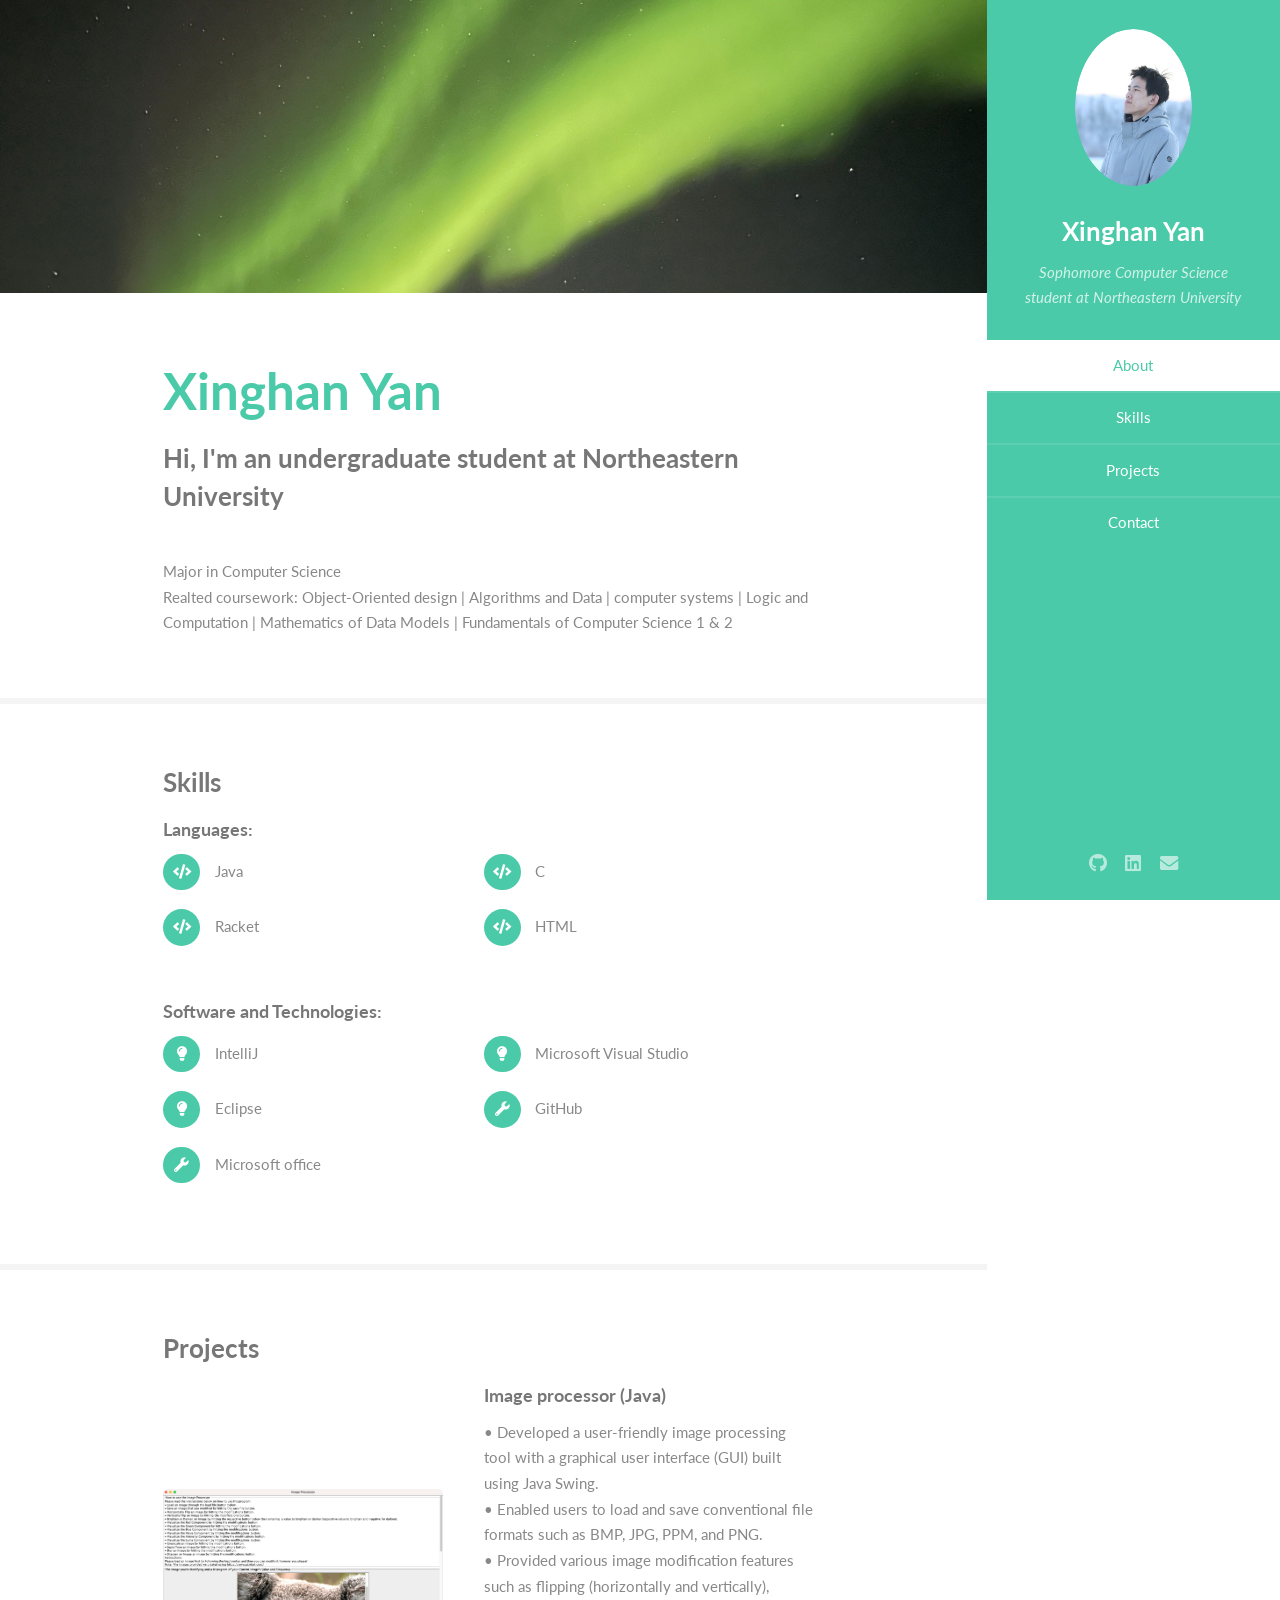
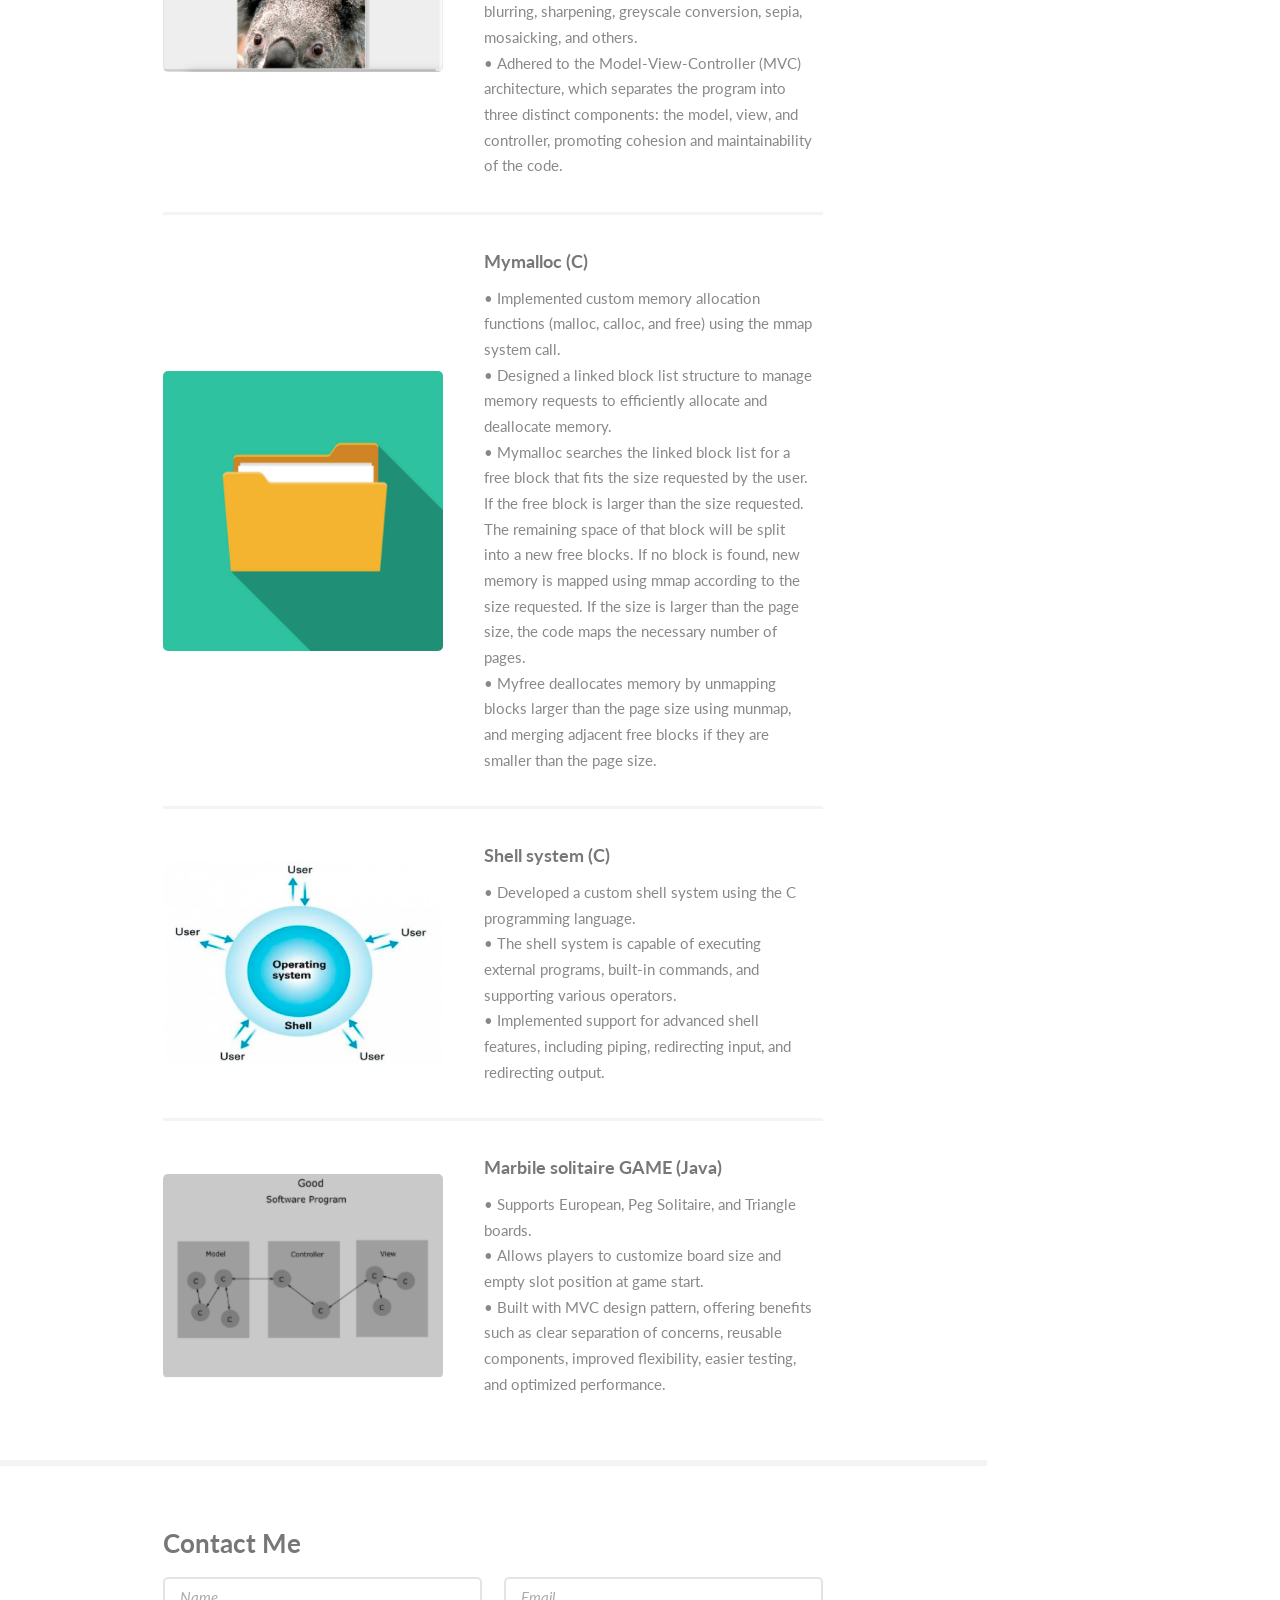
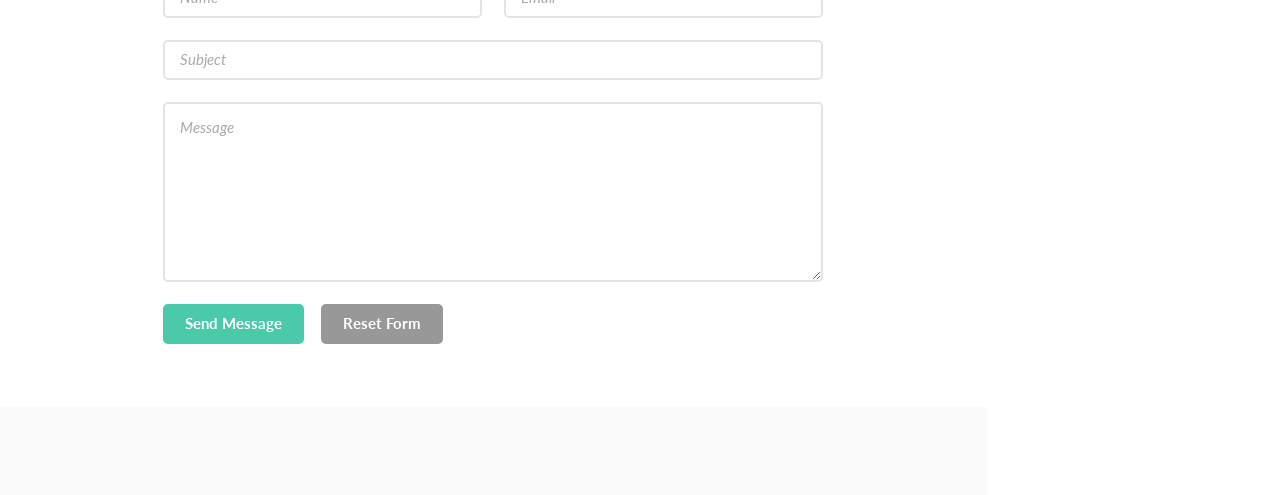
==== index.html @ e2755a38 "Add files via upload" ====
<!DOCTYPE HTML>
<!--
	Read Only by HTML5 UP
	html5up.net | @ajlkn
	Free for personal and commercial use under the CCA 3.0 license (html5up.net/license)
-->
<html>
	<head>
		<title>Xinghan Yan</title>
		<meta charset="utf-8" />
		<meta name="viewport" content="width=device-width, initial-scale=1, user-scalable=no" />
		<link rel="stylesheet" href="assets/css/main.css" />
	</head>
	<body class="is-preload">

		<!-- Header -->
			<section id="header">
				<header>
					<span class="image avatar"><img src="images/yxh1.jpg" alt="" /></span>
					<h1 id="logo"><a href="https://github.com/killua-y">Xinghan Yan</a></h1>
					<p>Sophomore Computer Science student at Northeastern University</p>
				</header>
				<nav id="nav">
					<ul>
						<li><a href="#one" class="active">About</a></li>
						<li><a href="#two">Skills</a></li>
						<li><a href="#three">Projects</a></li>
						<li><a href="#four">Contact</a></li>
					</ul>
				</nav>
				<footer>
					<ul class="icons">
						<li><a href="https://github.com/killua-y" class="icon brands fa-github"><span class="label">Github</span></a></li>
						<li><a href="https://linkedin.com/in/xinghan-yan" class="icon brands fa-linkedin"><span class="label">Github</span></a></li>
						<li><a href="mailto:yan.xingh@northeastern.edu" class="icon solid fa-envelope"><span class="label">Email</span></a></li>
					</ul>
				</footer>
			</section>

		<!-- Wrapper -->
			<div id="wrapper">

				<!-- Main -->
					<div id="main">

						<!-- One -->
							<section id="one">
								<div class="image main" data-position="center">
									<img src="images/back.jpg" alt="" />
								</div>
								<div class="container">
									<header class="major">
										<h2>Xinghan Yan</h2>
										<p>Hi, I'm an undergraduate student at Northeastern University</p>
									</header>
									<p>Major in Computer Science<br>
									Realted coursework: Object-Oriented design | Algorithms and Data | computer systems | Logic and Computation | Mathematics of Data Models | Fundamentals of Computer Science 1 & 2 </p>
								</div>
							</section>

						<!-- Two -->
							<section id="two">
								<div class="container">
									<h3>Skills</h3>
									<h4>Languages:</h4>
									<ul class="feature-icons">
										<li class="icon solid fa-code">Java</li>
										<li class="icon solid fa-code">C</li>
										<li class="icon solid fa-code">Racket</li>
										<li class="icon solid fa-code">HTML</li>
									</ul>
									<h4>Software and Technologies:</h4>
									<ul class="feature-icons">
										<li class="icon solid fa-lightbulb">IntelliJ</li>
										<li class="icon solid fa-lightbulb">Microsoft Visual Studio</li>
										<li class="icon solid fa-lightbulb">Eclipse</li>
										<li class="icon solid fa-wrench">GitHub</li>
										<li class="icon solid fa-wrench">Microsoft office</li>
									</ul>
								</div>
							</section>

						<!-- Three -->
							<section id="three">
								<div class="container">
									<h3>Projects</h3>
									<div class="features">
										<article>
											<a href="https://github.com/killua-y/Image-processor" class="image"><img src="images/imageProcessor.png" alt="" /></a>
											<div class="inner">
												<h4>Image processor (Java)</h4>
												<p>&bull; Developed a user-friendly image processing tool with a graphical user interface (GUI) built using Java Swing.<br />
													&bull; Enabled users to load and save conventional file formats such as BMP, JPG, PPM, and PNG.<br />
													&bull; Provided various image modification features such as flipping (horizontally and vertically), blurring, sharpening, greyscale conversion, sepia, mosaicking, and others.<br />
													&bull; Adhered to the Model-View-Controller (MVC) architecture, which separates the program into three distinct components: the model, view, and controller, promoting cohesion and maintainability of the code.</p>
												</div>
										</article>
										<article>
											<a href="https://github.com/killua-y/mymalloc" class="image"><img src="images/file.jpg" alt="" /></a>
											<div class="inner">
												<h4>Mymalloc (C)</h4>
												<p>&bull; Implemented custom memory allocation functions (malloc, calloc, and free) using the mmap system call.<br />
													&bull; Designed a linked block list structure to manage memory requests to efficiently allocate and deallocate memory.<br />
													&bull; Mymalloc searches the linked block list for a free block that fits the size requested by the user. If the free block is larger than the size requested. The remaining space of that block will be split into a new free blocks. If no block is found, new memory is mapped using mmap according to the size requested. If the size is larger than the page size, the code maps the necessary number of pages.<br />
													&bull;  Myfree deallocates memory by unmapping blocks larger than the page size using munmap, and merging adjacent free blocks if they are smaller than the page size.</p>
												</div>
										</article>
										<article>
											<a href="https://github.com/killua-y/shell-system" class="image"><img src="images/shell.jpg" alt="" /></a>
											<div class="inner">
												<h4>Shell system (C)</h4>
												<p>&bull; Developed a custom shell system using the C programming language.<br />
												&bull; The shell system is capable of executing external programs, built-in commands, and supporting various operators.<br />
												&bull; Implemented support for advanced shell features, including piping, redirecting input, and redirecting output.</p>
											</div>
										</article>
										<article>
											<a href="https://github.com/killua-y/Marbile-Solitaire" class="image"><img src="images/mvc.png" alt="" /></a>
											<div class="inner">
												<h4>Marbile solitaire GAME (Java)</h4>
												<p>&bull; Supports European, Peg Solitaire, and Triangle boards.<br />
												&bull; Allows players to customize board size and empty slot position at game start.<br />
												&bull; Built with MVC design pattern, offering benefits such as clear separation of concerns, reusable components, improved flexibility, easier testing, and optimized performance.</p>
											</div>
										</article>
									</div>
								</div>
							</section>

						<!-- Four -->
							<section id="four">
								<div class="container">
									<h3>Contact Me</h3>
									<form 
									method="post" 
									action="https://formspree.io/f/mjvdgpbp">
										<div class="row gtr-uniform">
											<div class="col-6 col-12-xsmall"><input type="text" name="name" id="name" placeholder="Name" /></div>
											<div class="col-6 col-12-xsmall"><input type="email" name="email" id="email" placeholder="Email" /></div>
											<div class="col-12"><input type="text" name="subject" id="subject" placeholder="Subject" /></div>
											<div class="col-12"><textarea name="message" id="message" placeholder="Message" rows="6"></textarea></div>
											<div class="col-12">
												<ul class="actions">
													<li><input type="submit" class="primary" value="Send Message" /></li>
													<li><input type="reset" value="Reset Form" /></li>
												</ul>
											</div>
										</div>
									</form>
								</div>
							</section>
					</div>

				<!-- Footer -->
					<section id="footer">
						<div class="container">
						</div>
					</section>

			</div>

		<!-- Scripts -->
			<script src="assets/js/jquery.min.js"></script>
			<script src="assets/js/jquery.scrollex.min.js"></script>
			<script src="assets/js/jquery.scrolly.min.js"></script>
			<script src="assets/js/browser.min.js"></script>
			<script src="assets/js/breakpoints.min.js"></script>
			<script src="assets/js/util.js"></script>
			<script src="assets/js/main.js"></script>

	</body>
</html>
---- assets/css/main.css ----
@import url("fontawesome-all.min.css");
@import url("https://fonts.googleapis.com/css?family=Lato:400,400italic,700,700italic|Source+Code+Pro:400");

/*
	Read Only by HTML5 UP
	html5up.net | @ajlkn
	Free for personal and commercial use under the CCA 3.0 license (html5up.net/license)
*/

html, body, div, span, applet, object,
iframe, h1, h2, h3, h4, h5, h6, p, blockquote,
pre, a, abbr, acronym, address, big, cite,
code, del, dfn, em, img, ins, kbd, q, s, samp,
small, strike, strong, sub, sup, tt, var, b,
u, i, center, dl, dt, dd, ol, ul, li, fieldset,
form, label, legend, table, caption, tbody,
tfoot, thead, tr, th, td, article, aside,
canvas, details, embed, figure, figcaption,
footer, header, hgroup, menu, nav, output, ruby,
section, summary, time, mark, audio, video {
	margin: 0;
	padding: 0;
	border: 0;
	font-size: 100%;
	font: inherit;
	vertical-align: baseline;}

article, aside, details, figcaption, figure,
footer, header, hgroup, menu, nav, section {
	display: block;}

body {
	line-height: 1;
}

ol, ul {
	list-style: none;
}

blockquote, q {
	quotes: none;
}

	blockquote:before, blockquote:after, q:before, q:after {
		content: '';
		content: none;
	}

table {
	border-collapse: collapse;
	border-spacing: 0;
}

body {
	-webkit-text-size-adjust: none;
}

mark {
	background-color: transparent;
	color: inherit;
}

input::-moz-focus-inner {
	border: 0;
	padding: 0;
}

input, select, textarea {
	-moz-appearance: none;
	-webkit-appearance: none;
	-ms-appearance: none;
	appearance: none;
}

/* Basic */

	html {
		box-sizing: border-box;
	}

	*, *:before, *:after {
		box-sizing: inherit;
	}

	body {
		background: #fff;
	}

		body.is-preload *, body.is-preload *:before, body.is-preload *:after {
			-moz-animation: none !important;
			-webkit-animation: none !important;
			-ms-animation: none !important;
			animation: none !important;
			-moz-transition: none !important;
			-webkit-transition: none !important;
			-ms-transition: none !important;
			transition: none !important;
		}

	body, input, select, textarea {
		color: #888;
		font-family: "Lato", sans-serif;
		font-size: 16pt;
		font-weight: 400;
		line-height: 1.75em;
	}

	a {
		-moz-transition: color 0.2s ease-in-out, border-color 0.2s ease-in-out;
		-webkit-transition: color 0.2s ease-in-out, border-color 0.2s ease-in-out;
		-ms-transition: color 0.2s ease-in-out, border-color 0.2s ease-in-out;
		transition: color 0.2s ease-in-out, border-color 0.2s ease-in-out;
		border-bottom: solid 1px #e4e4e4;
		color: inherit;
		text-decoration: none;
	}

		a:hover {
			border-bottom-color: transparent;
			color: #4acaa8 !important;
		}

	strong, b {
		color: #777;
		font-weight: 700;
	}

	em, i {
		font-style: italic;
	}

	p {
		margin: 0 0 2.25em 0;
	}

	h1, h2, h3, h4, h5, h6 {
		color: #777;
		font-weight: 700;
		line-height: 1em;
		margin: 0 0 0.5625em 0;
	}

		h1 a, h2 a, h3 a, h4 a, h5 a, h6 a {
			border: 0;
			color: inherit;
			text-decoration: none;
		}

	h2 {
		font-size: 2em;
		line-height: 1.5em;
	}

	h3 {
		font-size: 1.75em;
		line-height: 1.5em;
	}

	h4 {
		font-size: 1.25em;
		line-height: 1.5em;
	}

	h5 {
		font-size: 0.9em;
		line-height: 1.5em;
	}

	h6 {
		font-size: 0.7em;
		line-height: 1.5em;
	}

	sub {
		font-size: 0.8em;
		position: relative;
		top: 0.5em;
	}

	sup {
		font-size: 0.8em;
		position: relative;
		top: -0.5em;
	}

	hr {
		border: 0;
		border-bottom: solid 2px #f4f4f4;
		margin: 2.25em 0;
	}

		hr.major {
			margin: 3.375em 0;
		}

	blockquote {
		border-left: solid 8px #e4e4e4;
		font-style: italic;
		margin: 0 0 2.25em 0;
		padding: 0.5em 0 0.5em 2em;
	}

	code {
		background: #555;
		border-radius: 5px;
		color: #fff;
		font-family: "Source Code Pro", monospace;
		font-size: 0.9em;
		margin: 0 0.25em;
		padding: 0.25em 0.65em;
	}

	pre {
		font-family: "Source Code Pro", monospace;
		font-size: 0.9em;
		margin: 0 0 2.25em 0;
	}

		pre code {
			-webkit-overflow-scrolling: touch;
			display: block;
			line-height: 1.5em;
			overflow-x: auto;
			padding: 1em 1.5em;
		}

	.align-left {
		text-align: left;
	}

	.align-center {
		text-align: center;
	}

	.align-right {
		text-align: right;
	}

/* Row */

	.row {
		display: flex;
		flex-wrap: wrap;
		box-sizing: border-box;
		align-items: stretch;
	}

		.row > * {
			box-sizing: border-box;
		}

		.row.gtr-uniform > * > :last-child {
			margin-bottom: 0;
		}

		.row.aln-left {
			justify-content: flex-start;
		}

		.row.aln-center {
			justify-content: center;
		}

		.row.aln-right {
			justify-content: flex-end;
		}

		.row.aln-top {
			align-items: flex-start;
		}

		.row.aln-middle {
			align-items: center;
		}

		.row.aln-bottom {
			align-items: flex-end;
		}

		.row > .imp {
			order: -1;
		}

		.row > .col-1 {
			width: 8.33333%;
		}

		.row > .off-1 {
			margin-left: 8.33333%;
		}

		.row > .col-2 {
			width: 16.66667%;
		}

		.row > .off-2 {
			margin-left: 16.66667%;
		}

		.row > .col-3 {
			width: 25%;
		}

		.row > .off-3 {
			margin-left: 25%;
		}

		.row > .col-4 {
			width: 33.33333%;
		}

		.row > .off-4 {
			margin-left: 33.33333%;
		}

		.row > .col-5 {
			width: 41.66667%;
		}

		.row > .off-5 {
			margin-left: 41.66667%;
		}

		.row > .col-6 {
			width: 50%;
		}

		.row > .off-6 {
			margin-left: 50%;
		}

		.row > .col-7 {
			width: 58.33333%;
		}

		.row > .off-7 {
			margin-left: 58.33333%;
		}

		.row > .col-8 {
			width: 66.66667%;
		}

		.row > .off-8 {
			margin-left: 66.66667%;
		}

		.row > .col-9 {
			width: 75%;
		}

		.row > .off-9 {
			margin-left: 75%;
		}

		.row > .col-10 {
			width: 83.33333%;
		}

		.row > .off-10 {
			margin-left: 83.33333%;
		}

		.row > .col-11 {
			width: 91.66667%;
		}

		.row > .off-11 {
			margin-left: 91.66667%;
		}

		.row > .col-12 {
			width: 100%;
		}

		.row > .off-12 {
			margin-left: 100%;
		}

		.row.gtr-0 {
			margin-top: 0;
			margin-left: 0em;
		}

			.row.gtr-0 > * {
				padding: 0 0 0 0em;
			}

			.row.gtr-0.gtr-uniform {
				margin-top: 0em;
			}

				.row.gtr-0.gtr-uniform > * {
					padding-top: 0em;
				}

		.row.gtr-25 {
			margin-top: 0;
			margin-left: -0.5em;
		}

			.row.gtr-25 > * {
				padding: 0 0 0 0.5em;
			}

			.row.gtr-25.gtr-uniform {
				margin-top: -0.5em;
			}

				.row.gtr-25.gtr-uniform > * {
					padding-top: 0.5em;
				}

		.row.gtr-50 {
			margin-top: 0;
			margin-left: -1em;
		}

			.row.gtr-50 > * {
				padding: 0 0 0 1em;
			}

			.row.gtr-50.gtr-uniform {
				margin-top: -1em;
			}

				.row.gtr-50.gtr-uniform > * {
					padding-top: 1em;
				}

		.row {
			margin-top: 0;
			margin-left: -2em;
		}

			.row > * {
				padding: 0 0 0 2em;
			}

			.row.gtr-uniform {
				margin-top: -2em;
			}

				.row.gtr-uniform > * {
					padding-top: 2em;
				}

		.row.gtr-150 {
			margin-top: 0;
			margin-left: -3em;
		}

			.row.gtr-150 > * {
				padding: 0 0 0 3em;
			}

			.row.gtr-150.gtr-uniform {
				margin-top: -3em;
			}

				.row.gtr-150.gtr-uniform > * {
					padding-top: 3em;
				}

		.row.gtr-200 {
			margin-top: 0;
			margin-left: -4em;
		}

			.row.gtr-200 > * {
				padding: 0 0 0 4em;
			}

			.row.gtr-200.gtr-uniform {
				margin-top: -4em;
			}

				.row.gtr-200.gtr-uniform > * {
					padding-top: 4em;
				}

		@media screen and (max-width: 1680px) {

			.row {
				display: flex;
				flex-wrap: wrap;
				box-sizing: border-box;
				align-items: stretch;
			}

				.row > * {
					box-sizing: border-box;
				}

				.row.gtr-uniform > * > :last-child {
					margin-bottom: 0;
				}

				.row.aln-left {
					justify-content: flex-start;
				}

				.row.aln-center {
					justify-content: center;
				}

				.row.aln-right {
					justify-content: flex-end;
				}

				.row.aln-top {
					align-items: flex-start;
				}

				.row.aln-middle {
					align-items: center;
				}

				.row.aln-bottom {
					align-items: flex-end;
				}

				.row > .imp-xlarge {
					order: -1;
				}

				.row > .col-1-xlarge {
					width: 8.33333%;
				}

				.row > .off-1-xlarge {
					margin-left: 8.33333%;
				}

				.row > .col-2-xlarge {
					width: 16.66667%;
				}

				.row > .off-2-xlarge {
					margin-left: 16.66667%;
				}

				.row > .col-3-xlarge {
					width: 25%;
				}

				.row > .off-3-xlarge {
					margin-left: 25%;
				}

				.row > .col-4-xlarge {
					width: 33.33333%;
				}

				.row > .off-4-xlarge {
					margin-left: 33.33333%;
				}

				.row > .col-5-xlarge {
					width: 41.66667%;
				}

				.row > .off-5-xlarge {
					margin-left: 41.66667%;
				}

				.row > .col-6-xlarge {
					width: 50%;
				}

				.row > .off-6-xlarge {
					margin-left: 50%;
				}

				.row > .col-7-xlarge {
					width: 58.33333%;
				}

				.row > .off-7-xlarge {
					margin-left: 58.33333%;
				}

				.row > .col-8-xlarge {
					width: 66.66667%;
				}

				.row > .off-8-xlarge {
					margin-left: 66.66667%;
				}

				.row > .col-9-xlarge {
					width: 75%;
				}

				.row > .off-9-xlarge {
					margin-left: 75%;
				}

				.row > .col-10-xlarge {
					width: 83.33333%;
				}

				.row > .off-10-xlarge {
					margin-left: 83.33333%;
				}

				.row > .col-11-xlarge {
					width: 91.66667%;
				}

				.row > .off-11-xlarge {
					margin-left: 91.66667%;
				}

				.row > .col-12-xlarge {
					width: 100%;
				}

				.row > .off-12-xlarge {
					margin-left: 100%;
				}

				.row.gtr-0 {
					margin-top: 0;
					margin-left: 0em;
				}

					.row.gtr-0 > * {
						padding: 0 0 0 0em;
					}

					.row.gtr-0.gtr-uniform {
						margin-top: 0em;
					}

						.row.gtr-0.gtr-uniform > * {
							padding-top: 0em;
						}

				.row.gtr-25 {
					margin-top: 0;
					margin-left: -0.5em;
				}

					.row.gtr-25 > * {
						padding: 0 0 0 0.5em;
					}

					.row.gtr-25.gtr-uniform {
						margin-top: -0.5em;
					}

						.row.gtr-25.gtr-uniform > * {
							padding-top: 0.5em;
						}

				.row.gtr-50 {
					margin-top: 0;
					margin-left: -1em;
				}

					.row.gtr-50 > * {
						padding: 0 0 0 1em;
					}

					.row.gtr-50.gtr-uniform {
						margin-top: -1em;
					}

						.row.gtr-50.gtr-uniform > * {
							padding-top: 1em;
						}

				.row {
					margin-top: 0;
					margin-left: -2em;
				}

					.row > * {
						padding: 0 0 0 2em;
					}

					.row.gtr-uniform {
						margin-top: -2em;
					}

						.row.gtr-uniform > * {
							padding-top: 2em;
						}

				.row.gtr-150 {
					margin-top: 0;
					margin-left: -3em;
				}

					.row.gtr-150 > * {
						padding: 0 0 0 3em;
					}

					.row.gtr-150.gtr-uniform {
						margin-top: -3em;
					}

						.row.gtr-150.gtr-uniform > * {
							padding-top: 3em;
						}

				.row.gtr-200 {
					margin-top: 0;
					margin-left: -4em;
				}

					.row.gtr-200 > * {
						padding: 0 0 0 4em;
					}

					.row.gtr-200.gtr-uniform {
						margin-top: -4em;
					}

						.row.gtr-200.gtr-uniform > * {
							padding-top: 4em;
						}

		}

		@media screen and (max-width: 1280px) {

			.row {
				display: flex;
				flex-wrap: wrap;
				box-sizing: border-box;
				align-items: stretch;
			}

				.row > * {
					box-sizing: border-box;
				}

				.row.gtr-uniform > * > :last-child {
					margin-bottom: 0;
				}

				.row.aln-left {
					justify-content: flex-start;
				}

				.row.aln-center {
					justify-content: center;
				}

				.row.aln-right {
					justify-content: flex-end;
				}

				.row.aln-top {
					align-items: flex-start;
				}

				.row.aln-middle {
					align-items: center;
				}

				.row.aln-bottom {
					align-items: flex-end;
				}

				.row > .imp-large {
					order: -1;
				}

				.row > .col-1-large {
					width: 8.33333%;
				}

				.row > .off-1-large {
					margin-left: 8.33333%;
				}

				.row > .col-2-large {
					width: 16.66667%;
				}

				.row > .off-2-large {
					margin-left: 16.66667%;
				}

				.row > .col-3-large {
					width: 25%;
				}

				.row > .off-3-large {
					margin-left: 25%;
				}

				.row > .col-4-large {
					width: 33.33333%;
				}

				.row > .off-4-large {
					margin-left: 33.33333%;
				}

				.row > .col-5-large {
					width: 41.66667%;
				}

				.row > .off-5-large {
					margin-left: 41.66667%;
				}

				.row > .col-6-large {
					width: 50%;
				}

				.row > .off-6-large {
					margin-left: 50%;
				}

				.row > .col-7-large {
					width: 58.33333%;
				}

				.row > .off-7-large {
					margin-left: 58.33333%;
				}

				.row > .col-8-large {
					width: 66.66667%;
				}

				.row > .off-8-large {
					margin-left: 66.66667%;
				}

				.row > .col-9-large {
					width: 75%;
				}

				.row > .off-9-large {
					margin-left: 75%;
				}

				.row > .col-10-large {
					width: 83.33333%;
				}

				.row > .off-10-large {
					margin-left: 83.33333%;
				}

				.row > .col-11-large {
					width: 91.66667%;
				}

				.row > .off-11-large {
					margin-left: 91.66667%;
				}

				.row > .col-12-large {
					width: 100%;
				}

				.row > .off-12-large {
					margin-left: 100%;
				}

				.row.gtr-0 {
					margin-top: 0;
					margin-left: 0em;
				}

					.row.gtr-0 > * {
						padding: 0 0 0 0em;
					}

					.row.gtr-0.gtr-uniform {
						margin-top: 0em;
					}

						.row.gtr-0.gtr-uniform > * {
							padding-top: 0em;
						}

				.row.gtr-25 {
					margin-top: 0;
					margin-left: -0.375em;
				}

					.row.gtr-25 > * {
						padding: 0 0 0 0.375em;
					}

					.row.gtr-25.gtr-uniform {
						margin-top: -0.375em;
					}

						.row.gtr-25.gtr-uniform > * {
							padding-top: 0.375em;
						}

				.row.gtr-50 {
					margin-top: 0;
					margin-left: -0.75em;
				}

					.row.gtr-50 > * {
						padding: 0 0 0 0.75em;
					}

					.row.gtr-50.gtr-uniform {
						margin-top: -0.75em;
					}

						.row.gtr-50.gtr-uniform > * {
							padding-top: 0.75em;
						}

				.row {
					margin-top: 0;
					margin-left: -1.5em;
				}

					.row > * {
						padding: 0 0 0 1.5em;
					}

					.row.gtr-uniform {
						margin-top: -1.5em;
					}

						.row.gtr-uniform > * {
							padding-top: 1.5em;
						}

				.row.gtr-150 {
					margin-top: 0;
					margin-left: -2.25em;
				}

					.row.gtr-150 > * {
						padding: 0 0 0 2.25em;
					}

					.row.gtr-150.gtr-uniform {
						margin-top: -2.25em;
					}

						.row.gtr-150.gtr-uniform > * {
							padding-top: 2.25em;
						}

				.row.gtr-200 {
					margin-top: 0;
					margin-left: -3em;
				}

					.row.gtr-200 > * {
						padding: 0 0 0 3em;
					}

					.row.gtr-200.gtr-uniform {
						margin-top: -3em;
					}

						.row.gtr-200.gtr-uniform > * {
							padding-top: 3em;
						}

		}

		@media screen and (max-width: 1024px) {

			.row {
				display: flex;
				flex-wrap: wrap;
				box-sizing: border-box;
				align-items: stretch;
			}

				.row > * {
					box-sizing: border-box;
				}

				.row.gtr-uniform > * > :last-child {
					margin-bottom: 0;
				}

				.row.aln-left {
					justify-content: flex-start;
				}

				.row.aln-center {
					justify-content: center;
				}

				.row.aln-right {
					justify-content: flex-end;
				}

				.row.aln-top {
					align-items: flex-start;
				}

				.row.aln-middle {
					align-items: center;
				}

				.row.aln-bottom {
					align-items: flex-end;
				}

				.row > .imp-medium {
					order: -1;
				}

				.row > .col-1-medium {
					width: 8.33333%;
				}

				.row > .off-1-medium {
					margin-left: 8.33333%;
				}

				.row > .col-2-medium {
					width: 16.66667%;
				}

				.row > .off-2-medium {
					margin-left: 16.66667%;
				}

				.row > .col-3-medium {
					width: 25%;
				}

				.row > .off-3-medium {
					margin-left: 25%;
				}

				.row > .col-4-medium {
					width: 33.33333%;
				}

				.row > .off-4-medium {
					margin-left: 33.33333%;
				}

				.row > .col-5-medium {
					width: 41.66667%;
				}

				.row > .off-5-medium {
					margin-left: 41.66667%;
				}

				.row > .col-6-medium {
					width: 50%;
				}

				.row > .off-6-medium {
					margin-left: 50%;
				}

				.row > .col-7-medium {
					width: 58.33333%;
				}

				.row > .off-7-medium {
					margin-left: 58.33333%;
				}

				.row > .col-8-medium {
					width: 66.66667%;
				}

				.row > .off-8-medium {
					margin-left: 66.66667%;
				}

				.row > .col-9-medium {
					width: 75%;
				}

				.row > .off-9-medium {
					margin-left: 75%;
				}

				.row > .col-10-medium {
					width: 83.33333%;
				}

				.row > .off-10-medium {
					margin-left: 83.33333%;
				}

				.row > .col-11-medium {
					width: 91.66667%;
				}

				.row > .off-11-medium {
					margin-left: 91.66667%;
				}

				.row > .col-12-medium {
					width: 100%;
				}

				.row > .off-12-medium {
					margin-left: 100%;
				}

				.row.gtr-0 {
					margin-top: 0;
					margin-left: 0em;
				}

					.row.gtr-0 > * {
						padding: 0 0 0 0em;
					}

					.row.gtr-0.gtr-uniform {
						margin-top: 0em;
					}

						.row.gtr-0.gtr-uniform > * {
							padding-top: 0em;
						}

				.row.gtr-25 {
					margin-top: 0;
					margin-left: -0.375em;
				}

					.row.gtr-25 > * {
						padding: 0 0 0 0.375em;
					}

					.row.gtr-25.gtr-uniform {
						margin-top: -0.375em;
					}

						.row.gtr-25.gtr-uniform > * {
							padding-top: 0.375em;
						}

				.row.gtr-50 {
					margin-top: 0;
					margin-left: -0.75em;
				}

					.row.gtr-50 > * {
						padding: 0 0 0 0.75em;
					}

					.row.gtr-50.gtr-uniform {
						margin-top: -0.75em;
					}

						.row.gtr-50.gtr-uniform > * {
							padding-top: 0.75em;
						}

				.row {
					margin-top: 0;
					margin-left: -1.5em;
				}

					.row > * {
						padding: 0 0 0 1.5em;
					}

					.row.gtr-uniform {
						margin-top: -1.5em;
					}

						.row.gtr-uniform > * {
							padding-top: 1.5em;
						}

				.row.gtr-150 {
					margin-top: 0;
					margin-left: -2.25em;
				}

					.row.gtr-150 > * {
						padding: 0 0 0 2.25em;
					}

					.row.gtr-150.gtr-uniform {
						margin-top: -2.25em;
					}

						.row.gtr-150.gtr-uniform > * {
							padding-top: 2.25em;
						}

				.row.gtr-200 {
					margin-top: 0;
					margin-left: -3em;
				}

					.row.gtr-200 > * {
						padding: 0 0 0 3em;
					}

					.row.gtr-200.gtr-uniform {
						margin-top: -3em;
					}

						.row.gtr-200.gtr-uniform > * {
							padding-top: 3em;
						}

		}

		@media screen and (max-width: 736px) {

			.row {
				display: flex;
				flex-wrap: wrap;
				box-sizing: border-box;
				align-items: stretch;
			}

				.row > * {
					box-sizing: border-box;
				}

				.row.gtr-uniform > * > :last-child {
					margin-bottom: 0;
				}

				.row.aln-left {
					justify-content: flex-start;
				}

				.row.aln-center {
					justify-content: center;
				}

				.row.aln-right {
					justify-content: flex-end;
				}

				.row.aln-top {
					align-items: flex-start;
				}

				.row.aln-middle {
					align-items: center;
				}

				.row.aln-bottom {
					align-items: flex-end;
				}

				.row > .imp-small {
					order: -1;
				}

				.row > .col-1-small {
					width: 8.33333%;
				}

				.row > .off-1-small {
					margin-left: 8.33333%;
				}

				.row > .col-2-small {
					width: 16.66667%;
				}

				.row > .off-2-small {
					margin-left: 16.66667%;
				}

				.row > .col-3-small {
					width: 25%;
				}

				.row > .off-3-small {
					margin-left: 25%;
				}

				.row > .col-4-small {
					width: 33.33333%;
				}

				.row > .off-4-small {
					margin-left: 33.33333%;
				}

				.row > .col-5-small {
					width: 41.66667%;
				}

				.row > .off-5-small {
					margin-left: 41.66667%;
				}

				.row > .col-6-small {
					width: 50%;
				}

				.row > .off-6-small {
					margin-left: 50%;
				}

				.row > .col-7-small {
					width: 58.33333%;
				}

				.row > .off-7-small {
					margin-left: 58.33333%;
				}

				.row > .col-8-small {
					width: 66.66667%;
				}

				.row > .off-8-small {
					margin-left: 66.66667%;
				}

				.row > .col-9-small {
					width: 75%;
				}

				.row > .off-9-small {
					margin-left: 75%;
				}

				.row > .col-10-small {
					width: 83.33333%;
				}

				.row > .off-10-small {
					margin-left: 83.33333%;
				}

				.row > .col-11-small {
					width: 91.66667%;
				}

				.row > .off-11-small {
					margin-left: 91.66667%;
				}

				.row > .col-12-small {
					width: 100%;
				}

				.row > .off-12-small {
					margin-left: 100%;
				}

				.row.gtr-0 {
					margin-top: 0;
					margin-left: 0em;
				}

					.row.gtr-0 > * {
						padding: 0 0 0 0em;
					}

					.row.gtr-0.gtr-uniform {
						margin-top: 0em;
					}

						.row.gtr-0.gtr-uniform > * {
							padding-top: 0em;
						}

				.row.gtr-25 {
					margin-top: 0;
					margin-left: -0.3125em;
				}

					.row.gtr-25 > * {
						padding: 0 0 0 0.3125em;
					}

					.row.gtr-25.gtr-uniform {
						margin-top: -0.3125em;
					}

						.row.gtr-25.gtr-uniform > * {
							padding-top: 0.3125em;
						}

				.row.gtr-50 {
					margin-top: 0;
					margin-left: -0.625em;
				}

					.row.gtr-50 > * {
						padding: 0 0 0 0.625em;
					}

					.row.gtr-50.gtr-uniform {
						margin-top: -0.625em;
					}

						.row.gtr-50.gtr-uniform > * {
							padding-top: 0.625em;
						}

				.row {
					margin-top: 0;
					margin-left: -1.25em;
				}

					.row > * {
						padding: 0 0 0 1.25em;
					}

					.row.gtr-uniform {
						margin-top: -1.25em;
					}

						.row.gtr-uniform > * {
							padding-top: 1.25em;
						}

				.row.gtr-150 {
					margin-top: 0;
					margin-left: -1.875em;
				}

					.row.gtr-150 > * {
						padding: 0 0 0 1.875em;
					}

					.row.gtr-150.gtr-uniform {
						margin-top: -1.875em;
					}

						.row.gtr-150.gtr-uniform > * {
							padding-top: 1.875em;
						}

				.row.gtr-200 {
					margin-top: 0;
					margin-left: -2.5em;
				}

					.row.gtr-200 > * {
						padding: 0 0 0 2.5em;
					}

					.row.gtr-200.gtr-uniform {
						margin-top: -2.5em;
					}

						.row.gtr-200.gtr-uniform > * {
							padding-top: 2.5em;
						}

		}

		@media screen and (max-width: 480px) {

			.row {
				display: flex;
				flex-wrap: wrap;
				box-sizing: border-box;
				align-items: stretch;
			}

				.row > * {
					box-sizing: border-box;
				}

				.row.gtr-uniform > * > :last-child {
					margin-bottom: 0;
				}

				.row.aln-left {
					justify-content: flex-start;
				}

				.row.aln-center {
					justify-content: center;
				}

				.row.aln-right {
					justify-content: flex-end;
				}

				.row.aln-top {
					align-items: flex-start;
				}

				.row.aln-middle {
					align-items: center;
				}

				.row.aln-bottom {
					align-items: flex-end;
				}

				.row > .imp-xsmall {
					order: -1;
				}

				.row > .col-1-xsmall {
					width: 8.33333%;
				}

				.row > .off-1-xsmall {
					margin-left: 8.33333%;
				}

				.row > .col-2-xsmall {
					width: 16.66667%;
				}

				.row > .off-2-xsmall {
					margin-left: 16.66667%;
				}

				.row > .col-3-xsmall {
					width: 25%;
				}

				.row > .off-3-xsmall {
					margin-left: 25%;
				}

				.row > .col-4-xsmall {
					width: 33.33333%;
				}

				.row > .off-4-xsmall {
					margin-left: 33.33333%;
				}

				.row > .col-5-xsmall {
					width: 41.66667%;
				}

				.row > .off-5-xsmall {
					margin-left: 41.66667%;
				}

				.row > .col-6-xsmall {
					width: 50%;
				}

				.row > .off-6-xsmall {
					margin-left: 50%;
				}

				.row > .col-7-xsmall {
					width: 58.33333%;
				}

				.row > .off-7-xsmall {
					margin-left: 58.33333%;
				}

				.row > .col-8-xsmall {
					width: 66.66667%;
				}

				.row > .off-8-xsmall {
					margin-left: 66.66667%;
				}

				.row > .col-9-xsmall {
					width: 75%;
				}

				.row > .off-9-xsmall {
					margin-left: 75%;
				}

				.row > .col-10-xsmall {
					width: 83.33333%;
				}

				.row > .off-10-xsmall {
					margin-left: 83.33333%;
				}

				.row > .col-11-xsmall {
					width: 91.66667%;
				}

				.row > .off-11-xsmall {
					margin-left: 91.66667%;
				}

				.row > .col-12-xsmall {
					width: 100%;
				}

				.row > .off-12-xsmall {
					margin-left: 100%;
				}

				.row.gtr-0 {
					margin-top: 0;
					margin-left: 0em;
				}

					.row.gtr-0 > * {
						padding: 0 0 0 0em;
					}

					.row.gtr-0.gtr-uniform {
						margin-top: 0em;
					}

						.row.gtr-0.gtr-uniform > * {
							padding-top: 0em;
						}

				.row.gtr-25 {
					margin-top: 0;
					margin-left: -0.3125em;
				}

					.row.gtr-25 > * {
						padding: 0 0 0 0.3125em;
					}

					.row.gtr-25.gtr-uniform {
						margin-top: -0.3125em;
					}

						.row.gtr-25.gtr-uniform > * {
							padding-top: 0.3125em;
						}

				.row.gtr-50 {
					margin-top: 0;
					margin-left: -0.625em;
				}

					.row.gtr-50 > * {
						padding: 0 0 0 0.625em;
					}

					.row.gtr-50.gtr-uniform {
						margin-top: -0.625em;
					}

						.row.gtr-50.gtr-uniform > * {
							padding-top: 0.625em;
						}

				.row {
					margin-top: 0;
					margin-left: -1.25em;
				}

					.row > * {
						padding: 0 0 0 1.25em;
					}

					.row.gtr-uniform {
						margin-top: -1.25em;
					}

						.row.gtr-uniform > * {
							padding-top: 1.25em;
						}

				.row.gtr-150 {
					margin-top: 0;
					margin-left: -1.875em;
				}

					.row.gtr-150 > * {
						padding: 0 0 0 1.875em;
					}

					.row.gtr-150.gtr-uniform {
						margin-top: -1.875em;
					}

						.row.gtr-150.gtr-uniform > * {
							padding-top: 1.875em;
						}

				.row.gtr-200 {
					margin-top: 0;
					margin-left: -2.5em;
				}

					.row.gtr-200 > * {
						padding: 0 0 0 2.5em;
					}

					.row.gtr-200.gtr-uniform {
						margin-top: -2.5em;
					}

						.row.gtr-200.gtr-uniform > * {
							padding-top: 2.5em;
						}

		}

/* Container */

	.container {
		margin: 0 auto;
		max-width: calc(100% - 4.5em);
		width: 45em;
	}

		.container.xsmall {
			width: 11.25em;
		}

		.container.small {
			width: 22.5em;
		}

		.container.medium {
			width: 33.75em;
		}

		.container.large {
			width: 56.25em;
		}

		.container.xlarge {
			width: 67.5em;
		}

		.container.max {
			width: 100%;
		}

		@media screen and (max-width: 1024px) {

			.container {
				width: 100% !important;
			}

		}

		@media screen and (max-width: 480px) {

			.container {
				max-width: calc(100% - 3.375em);
			}

		}

/* Section/Article */

	section.special, article.special {
		text-align: center;
	}

	header p {
		color: #aaa;
		position: relative;
		margin: 0 0 1.6875em 0;
	}

	header h2 + p {
		font-size: 1.25em;
		margin-top: -0.5em;
		line-height: 1.5em;
	}

	header h3 + p {
		font-size: 1.1em;
		margin-top: -0.35em;
		line-height: 1.5em;
	}

	header h4 + p,
	header h5 + p,
	header h6 + p {
		font-size: 0.9em;
		margin-top: -0.25em;
		line-height: 1.5em;
	}

	header.major h2 {
		color: #4acaa8;
		font-size: 3.5em;
	}

		header.major h2 + p {
			color: #777;
			font-size: 1.75em;
			font-weight: 700;
			margin-top: -0.75em;
		}

/* Form */

	form {
		margin: 0 0 2.25em 0;
	}

	label {
		color: #777;
		display: block;
		font-size: 0.9em;
		font-weight: 700;
		margin: 0 0 1.125em 0;
	}

	input::-moz-focus-inner {
		border: 0;
		padding: 0;
	}

	input[type="text"],
	input[type="password"],
	input[type="email"],
	select,
	textarea {
		-moz-appearance: none;
		-webkit-appearance: none;
		-ms-appearance: none;
		appearance: none;
		border-radius: 5px;
		border: none;
		border: solid 2px #e4e4e4;
		color: inherit;
		display: block;
		outline: 0;
		padding: 0 1em;
		text-decoration: none;
		width: 100%;
	}

		input[type="text"]:invalid,
		input[type="password"]:invalid,
		input[type="email"]:invalid,
		select:invalid,
		textarea:invalid {
			box-shadow: none;
		}

		input[type="text"]:focus,
		input[type="password"]:focus,
		input[type="email"]:focus,
		select:focus,
		textarea:focus {
			border-color: #4acaa8;
		}

	select {
		background-image: url("data:image/svg+xml;charset=utf8,%3Csvg xmlns='http://www.w3.org/2000/svg' width='40' height='40' preserveAspectRatio='none' viewBox='0 0 40 40'%3E%3Cpath d='M9.4,12.3l10.4,10.4l10.4-10.4c0.2-0.2,0.5-0.4,0.9-0.4c0.3,0,0.6,0.1,0.9,0.4l3.3,3.3c0.2,0.2,0.4,0.5,0.4,0.9 c0,0.4-0.1,0.6-0.4,0.9L20.7,31.9c-0.2,0.2-0.5,0.4-0.9,0.4c-0.3,0-0.6-0.1-0.9-0.4L4.3,17.3c-0.2-0.2-0.4-0.5-0.4-0.9 c0-0.4,0.1-0.6,0.4-0.9l3.3-3.3c0.2-0.2,0.5-0.4,0.9-0.4S9.1,12.1,9.4,12.3z' fill='%23e4e4e4' /%3E%3C/svg%3E");
		background-size: 1.25em;
		background-repeat: no-repeat;
		background-position: calc(100% - 1em) center;
		height: 2.75em;
		padding-right: 2.75em;
		text-overflow: ellipsis;
	}

		select option {
			color: #777;
			background: #fff;
		}

		select:focus::-ms-value {
			background-color: transparent;
		}

		select::-ms-expand {
			display: none;
		}

	input[type="text"],
	input[type="password"],
	input[type="email"],
	select {
		height: 2.75em;
	}

	textarea {
		padding: 0.75em 1em;
	}

	input[type="checkbox"],
	input[type="radio"] {
		-moz-appearance: none;
		-webkit-appearance: none;
		-ms-appearance: none;
		appearance: none;
		display: block;
		float: left;
		margin-right: -2em;
		opacity: 0;
		width: 1em;
		z-index: -1;
	}

		input[type="checkbox"] + label,
		input[type="radio"] + label {
			text-decoration: none;
			color: #888;
			cursor: pointer;
			display: inline-block;
			font-size: 1em;
			font-weight: 400;
			padding-left: 2.4em;
			padding-right: 0.75em;
			position: relative;
		}

			input[type="checkbox"] + label:before,
			input[type="radio"] + label:before {
				-moz-osx-font-smoothing: grayscale;
				-webkit-font-smoothing: antialiased;
				display: inline-block;
				font-style: normal;
				font-variant: normal;
				text-rendering: auto;
				line-height: 1;
				text-transform: none !important;
				font-family: 'Font Awesome 5 Free';
				font-weight: 900;
			}

			input[type="checkbox"] + label:before,
			input[type="radio"] + label:before {
				background: #fafafa;
				border-radius: 5px;
				border: solid 2px #e4e4e4;
				content: '';
				display: inline-block;
				font-size: 0.8em;
				height: 2.0625em;
				left: 0;
				line-height: 2.0625em;
				position: absolute;
				text-align: center;
				top: 0;
				width: 2.0625em;
			}

		input[type="checkbox"]:checked + label:before,
		input[type="radio"]:checked + label:before {
			background: #989898;
			border-color: #989898;
			color: #ffffff;
			content: '\f00c';
		}

		input[type="checkbox"]:focus + label:before,
		input[type="radio"]:focus + label:before {
			border-color: #4acaa8;
		}

	input[type="checkbox"] + label:before {
		border-radius: 5px;
	}

	input[type="radio"] + label:before {
		border-radius: 100%;
	}

	::-webkit-input-placeholder {
		color: #aaa !important;
		font-style: italic;
		opacity: 1.0;
	}

	:-moz-placeholder {
		color: #aaa !important;
		font-style: italic;
		opacity: 1.0;
	}

	::-moz-placeholder {
		color: #aaa !important;
		font-style: italic;
		opacity: 1.0;
	}

	:-ms-input-placeholder {
		color: #aaa !important;
		font-style: italic;
		opacity: 1.0;
	}

/* Box */

	.box {
		border-radius: 5px;
		border: solid 2px #e4e4e4;
		margin-bottom: 2.25em;
		padding: 1.5em;
	}

		.box > :last-child,
		.box > :last-child > :last-child,
		.box > :last-child > :last-child > :last-child {
			margin-bottom: 0;
		}

		.box.alt {
			border: 0;
			border-radius: 0;
			padding: 0;
		}

/* Icon */

	.icon {
		text-decoration: none;
		border-bottom: none;
		position: relative;
	}

		.icon:before {
			-moz-osx-font-smoothing: grayscale;
			-webkit-font-smoothing: antialiased;
			display: inline-block;
			font-style: normal;
			font-variant: normal;
			text-rendering: auto;
			line-height: 1;
			text-transform: none !important;
			font-family: 'Font Awesome 5 Free';
			font-weight: 400;
		}

		.icon > .label {
			display: none;
		}

		.icon:before {
			line-height: inherit;
		}

		.icon.solid:before {
			font-weight: 900;
		}

		.icon.brands:before {
			font-family: 'Font Awesome 5 Brands';
		}

/* Image */

	.image {
		border-radius: 5px;
		border: 0;
		display: inline-block;
		position: relative;
	}

		.image[data-position] img {
			-moz-object-fit: cover;
			-webkit-object-fit: cover;
			-ms-object-fit: cover;
			object-fit: cover;
			display: block;
			position: absolute;
			top: 0;
			left: 0;
			width: 100%;
			height: 100%;
		}

		.image[data-position="top left"] img {
			-moz-object-position: top left;
			-webkit-object-position: top left;
			-ms-object-position: top left;
			object-position: top left;
		}

		.image[data-position="top"] img {
			-moz-object-position: top;
			-webkit-object-position: top;
			-ms-object-position: top;
			object-position: top;
		}

		.image[data-position="top right"] img {
			-moz-object-position: top right;
			-webkit-object-position: top right;
			-ms-object-position: top right;
			object-position: top right;
		}

		.image[data-position="right"] img {
			-moz-object-position: right;
			-webkit-object-position: right;
			-ms-object-position: right;
			object-position: right;
		}

		.image[data-position="bottom right"] img {
			-moz-object-position: bottom right;
			-webkit-object-position: bottom right;
			-ms-object-position: bottom right;
			object-position: bottom right;
		}

		.image[data-position="bottom"] img {
			-moz-object-position: bottom;
			-webkit-object-position: bottom;
			-ms-object-position: bottom;
			object-position: bottom;
		}

		.image[data-position="bottom left"] img {
			-moz-object-position: bottom left;
			-webkit-object-position: bottom left;
			-ms-object-position: bottom left;
			object-position: bottom left;
		}

		.image[data-position="left"] img {
			-moz-object-position: left;
			-webkit-object-position: left;
			-ms-object-position: left;
			object-position: left;
		}

		.image[data-position="center"] img {
			-moz-object-position: center;
			-webkit-object-position: center;
			-ms-object-position: center;
			object-position: center;
		}

		.image[data-position="25% 25%"] img {
			-moz-object-position: 25% 25%;
			-webkit-object-position: 25% 25%;
			-ms-object-position: 25% 25%;
			object-position: 25% 25%;
		}

		.image[data-position="75% 25%"] img {
			-moz-object-position: 75% 25%;
			-webkit-object-position: 75% 25%;
			-ms-object-position: 75% 25%;
			object-position: 75% 25%;
		}

		.image[data-position="75% 75%"] img {
			-moz-object-position: 75% 75%;
			-webkit-object-position: 75% 75%;
			-ms-object-position: 75% 75%;
			object-position: 75% 75%;
		}

		.image[data-position="25% 75%"] img {
			-moz-object-position: 25% 75%;
			-webkit-object-position: 25% 75%;
			-ms-object-position: 25% 75%;
			object-position: 25% 75%;
		}

		.image img {
			border-radius: 5px;
			display: block;
		}

		.image.left {
			float: left;
			margin: 0 2.5em 2em 0;
			top: 0.25em;
		}

		.image.right {
			float: right;
			margin: 0 0 2em 2.5em;
			top: 0.25em;
		}

		.image.fit {
			display: block;
			margin: 0 0 2.25em 0;
			width: 100%;
		}

			.image.fit img {
				display: block;
				width: 100%;
			}

		.image.avatar {
			border-radius: 100%;
			overflow: hidden;
		}

			.image.avatar img {
				border-radius: 100%;
				display: block;
				width: 100%;
			}

		.image.main {
			display: block;
			height: 20em;
			border-radius: 0;
		}

			.image.main img {
				border-radius: 0;
			}

/* List */

	ol {
		list-style: decimal;
		margin: 0 0 2.25em 0;
		padding-left: 1.25em;
	}

		ol li {
			padding-left: 0.25em;
		}

	ul {
		list-style: disc;
		margin: 0 0 2.25em 0;
		padding-left: 1em;
	}

		ul li {
			padding-left: 0.5em;
		}

		ul.alt {
			list-style: none;
			padding-left: 0;
		}

			ul.alt li {
				border-top: solid 2px #f4f4f4;
				padding: 0.5em 0;
			}

				ul.alt li:first-child {
					border-top: 0;
					padding-top: 0;
				}

	dl {
		margin: 0 0 2.25em 0;
	}

/* Actions */

	ul.actions {
		display: -moz-flex;
		display: -webkit-flex;
		display: -ms-flex;
		display: flex;
		cursor: default;
		list-style: none;
		margin-left: -1.125em;
		padding-left: 0;
	}

		ul.actions li {
			padding: 0 0 0 1.125em;
			vertical-align: middle;
		}

		ul.actions.special {
			-moz-justify-content: center;
			-webkit-justify-content: center;
			-ms-justify-content: center;
			justify-content: center;
			width: 100%;
			margin-left: 0;
		}

			ul.actions.special li:first-child {
				padding-left: 0;
			}

		ul.actions.stacked {
			-moz-flex-direction: column;
			-webkit-flex-direction: column;
			-ms-flex-direction: column;
			flex-direction: column;
			margin-left: 0;
		}

			ul.actions.stacked li {
				padding: 1.125em 0 0 0;
			}

				ul.actions.stacked li:first-child {
					padding-top: 0;
				}

		ul.actions.fit {
			width: calc(100% + 1.125em);
		}

			ul.actions.fit li {
				-moz-flex-grow: 1;
				-webkit-flex-grow: 1;
				-ms-flex-grow: 1;
				flex-grow: 1;
				-moz-flex-shrink: 1;
				-webkit-flex-shrink: 1;
				-ms-flex-shrink: 1;
				flex-shrink: 1;
				width: 100%;
			}

				ul.actions.fit li > * {
					width: 100%;
				}

			ul.actions.fit.stacked {
				width: 100%;
			}

		@media screen and (max-width: 480px) {

			ul.actions:not(.fixed) {
				-moz-flex-direction: column;
				-webkit-flex-direction: column;
				-ms-flex-direction: column;
				flex-direction: column;
				margin-left: 0;
				width: 100% !important;
			}

				ul.actions:not(.fixed) li {
					-moz-flex-grow: 1;
					-webkit-flex-grow: 1;
					-ms-flex-grow: 1;
					flex-grow: 1;
					-moz-flex-shrink: 1;
					-webkit-flex-shrink: 1;
					-ms-flex-shrink: 1;
					flex-shrink: 1;
					padding: 1.125em 0 0 0;
					text-align: center;
					width: 100%;
				}

					ul.actions:not(.fixed) li > * {
						width: 100%;
					}

					ul.actions:not(.fixed) li:first-child {
						padding-top: 0;
					}

					ul.actions:not(.fixed) li input[type="submit"],
					ul.actions:not(.fixed) li input[type="reset"],
					ul.actions:not(.fixed) li input[type="button"],
					ul.actions:not(.fixed) li button,
					ul.actions:not(.fixed) li .button {
						width: 100%;
					}

						ul.actions:not(.fixed) li input[type="submit"].icon:before,
						ul.actions:not(.fixed) li input[type="reset"].icon:before,
						ul.actions:not(.fixed) li input[type="button"].icon:before,
						ul.actions:not(.fixed) li button.icon:before,
						ul.actions:not(.fixed) li .button.icon:before {
							margin-left: -0.5rem;
						}

		}

/* Feature Icons */

	ul.feature-icons {
		list-style: none;
		padding-left: 0;
	}

		ul.feature-icons li {
			text-decoration: none;
			display: inline-block;
			margin: 0 0 1.6875em 0;
			padding: 0.35em 0 0 3.5em;
			position: relative;
			vertical-align: top;
			width: 48%;
		}

			ul.feature-icons li:before {
				-moz-osx-font-smoothing: grayscale;
				-webkit-font-smoothing: antialiased;
				display: inline-block;
				font-style: normal;
				font-variant: normal;
				text-rendering: auto;
				line-height: 1;
				text-transform: none !important;
				font-family: 'Font Awesome 5 Free';
				font-weight: 400;
			}

			ul.feature-icons li:before {
				background: #4acaa8;
				border-radius: 100%;
				color: #ffffff;
				display: block;
				height: 2.5em;
				left: 0;
				line-height: 2.5em;
				position: absolute;
				text-align: center;
				top: 0;
				width: 2.5em;
			}

/* Icons */

	ul.icons {
		cursor: default;
		list-style: none;
		padding-left: 0;
	}

		ul.icons li {
			display: inline-block;
			padding: 0 1em 0 0;
		}

			ul.icons li:last-child {
				padding-right: 0 !important;
			}

			ul.icons li .icon:before {
				font-size: 1.25em;
			}

/* Table */

	.table-wrapper {
		-webkit-overflow-scrolling: touch;
		overflow-x: auto;
	}

	table {
		margin: 0 0 2.25em 0;
		width: 100%;
	}

		table tbody tr {
			border: solid 2px #f4f4f4;
			border-left: 0;
			border-right: 0;
		}

			table tbody tr:nth-child(2n + 1) {
				background-color: #fafafa;
			}

		table td {
			padding: 0.75em 0.75em;
		}

		table th {
			color: #777;
			font-size: 0.9em;
			font-weight: 700;
			padding: 0 0.75em 0.75em 0.75em;
			text-align: left;
		}

		table thead {
			border-bottom: solid 4px #e4e4e4;
		}

		table tfoot {
			border-top: solid 4px #e4e4e4;
		}

		table.alt {
			border-collapse: separate;
		}

			table.alt tbody tr td {
				border: solid 2px #e4e4e4;
				border-left-width: 0;
				border-top-width: 0;
			}

				table.alt tbody tr td:first-child {
					border-left-width: 2px;
				}

			table.alt tbody tr:first-child td {
				border-top-width: 2px;
			}

			table.alt thead {
				border-bottom: 0;
			}

			table.alt tfoot {
				border-top: 0;
			}

/* Button */

	input[type="submit"],
	input[type="reset"],
	input[type="button"],
	.button {
		-moz-appearance: none;
		-webkit-appearance: none;
		-ms-appearance: none;
		appearance: none;
		-moz-transition: background-color 0.2s ease-in-out, color 0.2s ease-in-out;
		-webkit-transition: background-color 0.2s ease-in-out, color 0.2s ease-in-out;
		-ms-transition: background-color 0.2s ease-in-out, color 0.2s ease-in-out;
		transition: background-color 0.2s ease-in-out, color 0.2s ease-in-out;
		background-color: #989898;
		border-radius: 5px;
		border: 0;
		color: #ffffff !important;
		cursor: pointer;
		display: inline-block;
		font-weight: 700;
		height: 2.75em;
		line-height: 2.75em;
		padding: 0 1.5em;
		text-align: center;
		text-decoration: none;
		white-space: nowrap;
	}

		input[type="submit"]:hover,
		input[type="reset"]:hover,
		input[type="button"]:hover,
		.button:hover {
			background-color: #a5a5a5;
			color: #ffffff !important;
		}

		input[type="submit"]:active,
		input[type="reset"]:active,
		input[type="button"]:active,
		.button:active {
			background-color: #8b8b8b;
		}

		input[type="submit"].icon,
		input[type="reset"].icon,
		input[type="button"].icon,
		.button.icon {
			padding-left: 1.35em;
		}

			input[type="submit"].icon:before,
			input[type="reset"].icon:before,
			input[type="button"].icon:before,
			.button.icon:before {
				margin-right: 0.5em;
			}

		input[type="submit"].fit,
		input[type="reset"].fit,
		input[type="button"].fit,
		.button.fit {
			width: 100%;
		}

		input[type="submit"].small,
		input[type="reset"].small,
		input[type="button"].small,
		.button.small {
			font-size: 0.8em;
		}

		input[type="submit"].large,
		input[type="reset"].large,
		input[type="button"].large,
		.button.large {
			font-size: 1.35em;
		}

		input[type="submit"].alt,
		input[type="reset"].alt,
		input[type="button"].alt,
		.button.alt {
			background-color: transparent;
			box-shadow: inset 0 0 0 2px #e4e4e4;
			color: #777 !important;
		}

			input[type="submit"].alt:hover,
			input[type="reset"].alt:hover,
			input[type="button"].alt:hover,
			.button.alt:hover {
				background-color: #f4f4f4;
				color: #777 !important;
			}

			input[type="submit"].alt:active,
			input[type="reset"].alt:active,
			input[type="button"].alt:active,
			.button.alt:active {
				background-color: #eaeaea;
			}

			input[type="submit"].alt.icon:before,
			input[type="reset"].alt.icon:before,
			input[type="button"].alt.icon:before,
			.button.alt.icon:before {
				color: #aaa;
			}

		input[type="submit"].primary,
		input[type="reset"].primary,
		input[type="button"].primary,
		.button.primary {
			background-color: #4acaa8;
			color: #ffffff !important;
		}

			input[type="submit"].primary:hover,
			input[type="reset"].primary:hover,
			input[type="button"].primary:hover,
			.button.primary:hover {
				background-color: #5ed0b1;
			}

			input[type="submit"].primary:active,
			input[type="reset"].primary:active,
			input[type="button"].primary:active,
			.button.primary:active {
				background-color: #39c29d;
			}

		input[type="submit"].disabled, input[type="submit"]:disabled,
		input[type="reset"].disabled,
		input[type="reset"]:disabled,
		input[type="button"].disabled,
		input[type="button"]:disabled,
		.button.disabled,
		.button:disabled {
			background-color: #888 !important;
			box-shadow: inset 0 -0.15em 0 0 rgba(0, 0, 0, 0.15);
			color: #fff !important;
			cursor: default;
			opacity: 0.25;
		}

/* Features */

	.features article {
		border-top: solid 3px #f4f4f4;
		margin-bottom: 2.25em;
		padding-top: 2.25em;
	}

		.features article:first-child {
			border-top: 0;
			padding-top: 0;
		}

		.features article .image {
			display: inline-block;
			padding-right: 2.5em;
			vertical-align: middle;
			width: 48%;
		}

			.features article .image img {
				display: block;
				width: 100%;
			}

		.features article .inner {
			display: inline-block;
			vertical-align: middle;
			width: 50%;
		}

			.features article .inner > :last-child {
				margin-bottom: 0;
			}

/* Header */

	#header {
		display: -moz-flex;
		display: -webkit-flex;
		display: -ms-flex;
		display: flex;
		-moz-flex-direction: column;
		-webkit-flex-direction: column;
		-ms-flex-direction: column;
		flex-direction: column;
		-moz-justify-content: space-between;
		-webkit-justify-content: space-between;
		-ms-justify-content: space-between;
		justify-content: space-between;
		background: #4acaa8;
		color: #d2f2e9;
		height: 100%;
		overflow-y: auto;
		position: fixed;
		text-align: center;
		top: 0;
		width: 23em;
		right: 0;
	}

		#header h1, #header h2, #header h3, #header h4, #header h5, #header h6 {
			color: #ffffff;
		}

			#header h1 a, #header h2 a, #header h3 a, #header h4 a, #header h5 a, #header h6 a {
				color: #ffffff;
			}

		#header header p {
			color: #b7eadc;
		}

		#header a {
			color: #d2f2e9;
		}

			#header a:hover {
				color: #ffffff !important;
			}

		#header > header {
			-moz-flex-shrink: 0;
			-webkit-flex-shrink: 0;
			-ms-flex-shrink: 0;
			flex-shrink: 0;
			padding: 3em;
		}

			#header > header .avatar {
				display: block;
				margin: 0 auto 2.25em auto;
				width: 8em;
			}

			#header > header h1 {
				font-size: 1.75em;
				margin: 0;
			}

			#header > header p {
				color: #d2f2e9;
				font-style: italic;
				margin: 1em 0 0 0;
			}

		#header > footer {
			-moz-flex-shrink: 0;
			-webkit-flex-shrink: 0;
			-ms-flex-shrink: 0;
			flex-shrink: 0;
			bottom: 0;
			left: 0;
			padding: 2em;
			width: 100%;
		}

			#header > footer .icons {
				margin: 0;
			}

				#header > footer .icons li a {
					color: #b7eadc;
				}

		#header > nav {
			-moz-flex-grow: 1;
			-webkit-flex-grow: 1;
			-ms-flex-grow: 1;
			flex-grow: 1;
		}

			#header > nav ul {
				list-style: none;
				margin: 0;
				padding: 0;
			}

				#header > nav ul li {
					border-top: solid 2px #5ccfb1;
					display: block;
					padding: 0;
				}

					#header > nav ul li a {
						-moz-transition: none;
						-webkit-transition: none;
						-ms-transition: none;
						transition: none;
						border: 0;
						color: #ffffff !important;
						display: block;
						padding: 0.85em 0;
						text-decoration: none;
					}

						#header > nav ul li a.active {
							background: #fff;
							color: #4acaa8 !important;
						}

					#header > nav ul li:first-child {
						border-top: 0;
					}

/* Wrapper */

	#wrapper {
		background: #fff;
		padding-right: 23em;
	}

/* Main */

	#main > section {
		border-top: solid 6px #f4f4f4;
	}

		#main > section > .container {
			padding: 6em 0 4em 0;
		}

		#main > section:first-child {
			border-top: 0;
		}

/* Footer */

	#footer {
		background: #fafafa;
		border-top: 0;
		color: #c0c0c0;
		overflow: hidden;
		padding: 4em 0 2em 0;
	}

		#footer .copyright {
			line-height: 1em;
			list-style: none;
			padding: 0;
		}

			#footer .copyright li {
				border-left: solid 1px #d4d4d4;
				display: inline-block;
				font-size: 0.8em;
				margin-left: 1em;
				padding-left: 1em;
			}

				#footer .copyright li:first-child {
					border-left: 0;
					margin-left: 0;
					padding-left: 0;
				}

				#footer .copyright li a {
					color: inherit;
				}

/* XLarge */

	@media screen and (max-width: 1680px) {

		/* Basic */

			body, input, select, textarea {
				font-size: 13pt;
			}

		/* Header */

			#header {
				width: 21em;
			}

				#header > header {
					padding: 2em;
				}

				#header > footer {
					padding: 1.5em;
				}

		/* Wrapper */

			#wrapper {
				padding-right: 21em;
			}

		/* Main */

			#main > section > .container {
				padding: 4em 0 2em 0;
			}

	}

/* Large */

	@media screen and (max-width: 1280px) {

		/* Basic */

			body, input, select, textarea {
				font-size: 11pt;
			}

		/* Header */

			#header {
				width: 20em;
			}

		/* Wrapper */

			#wrapper {
				padding-right: 20em;
			}

	}

/* Medium */

	#titleBar {
		display: none;
	}

	@media screen and (max-width: 1024px) {

		/* Basic */

			html, body {
				overflow-x: hidden;
			}

			body, input, select, textarea {
				font-size: 12pt;
			}

		/* Image */

			.image.left, .image.right {
				max-width: 40%;
			}

				.image.left img, .image.right img {
					width: 100%;
				}

			.image.main {
				height: 20em;
			}

		/* Header */

			#header {
				-moz-backface-visibility: hidden;
				-webkit-backface-visibility: hidden;
				-ms-backface-visibility: hidden;
				backface-visibility: hidden;
				-moz-transition: -moz-transform 0.5s ease;
				-webkit-transition: -webkit-transform 0.5s ease;
				-ms-transition: -ms-transform 0.5s ease;
				transition: transform 0.5s ease;
				display: block;
				height: 100%;
				overflow-y: auto;
				position: fixed;
				top: 0;
				width: 23em;
				z-index: 10002;
				-moz-transform: translateX(23em);
				-webkit-transform: translateX(23em);
				-ms-transform: translateX(23em);
				transform: translateX(23em);
				right: 0;
			}

				#header > footer {
					bottom: auto;
					left: auto;
					margin: 0.5em 0 0 0;
					position: relative;
					right: auto;
					top: auto;
				}

		/* Wrapper */

			#wrapper {
				-moz-backface-visibility: hidden;
				-webkit-backface-visibility: hidden;
				-ms-backface-visibility: hidden;
				backface-visibility: hidden;
				-moz-transition: -moz-transform 0.5s ease;
				-webkit-transition: -webkit-transform 0.5s ease;
				-ms-transition: -ms-transform 0.5s ease;
				transition: transform 0.5s ease;
				padding: 44px 0 1px 0;
			}

		/* Header Panel */

			#titleBar {
				-moz-backface-visibility: hidden;
				-webkit-backface-visibility: hidden;
				-ms-backface-visibility: hidden;
				backface-visibility: hidden;
				-moz-transition: -moz-transform 0.5s ease;
				-webkit-transition: -webkit-transform 0.5s ease;
				-ms-transition: -ms-transform 0.5s ease;
				transition: transform 0.5s ease;
				display: block;
				height: 44px;
				left: 0;
				position: fixed;
				top: 0;
				width: 100%;
				z-index: 10001;
				background: #222;
				color: #fff;
				min-width: 320px;
			}

				#titleBar .title {
					color: #fff;
					display: block;
					font-weight: 700;
					height: 44px;
					line-height: 44px;
					padding: 0 1em;
					width: 100%;
					text-align: left;
				}

					#titleBar .title a {
						border: 0;
						text-decoration: none;
					}

				#titleBar .toggle {
					text-decoration: none;
					height: 4em;
					position: absolute;
					top: 0;
					width: 6em;
					border: 0;
					outline: 0;
					right: 0;
				}

					#titleBar .toggle:before {
						-moz-osx-font-smoothing: grayscale;
						-webkit-font-smoothing: antialiased;
						display: inline-block;
						font-style: normal;
						font-variant: normal;
						text-rendering: auto;
						line-height: 1;
						text-transform: none !important;
						font-family: 'Font Awesome 5 Free';
						font-weight: 900;
					}

					#titleBar .toggle:before {
						background: #4acaa8;
						color: #ffffff;
						content: '\f0c9';
						display: block;
						font-size: 18px;
						height: 44px;
						line-height: 44px;
						position: absolute;
						text-align: center;
						top: 0;
						width: 64px;
						right: 0;
					}

			body.header-visible #wrapper, body.header-visible #titleBar {
				-moz-transform: translateX(-23em);
				-webkit-transform: translateX(-23em);
				-ms-transform: translateX(-23em);
				transform: translateX(-23em);
			}

			body.header-visible #header {
				-moz-transform: translateX(0);
				-webkit-transform: translateX(0);
				-ms-transform: translateX(0);
				transform: translateX(0);
			}

	}

/* Small */

	@media screen and (max-width: 736px) {

		/* Basic */

			body, input, select, textarea {
				font-size: 12pt;
			}

			h1 br, h2 br, h3 br, h4 br, h5 br, h6 br {
				display: none;
			}

			h2 {
				font-size: 1.75em;
			}

			h3 {
				font-size: 1.5em;
			}

			h4 {
				font-size: 1em;
			}

		/* Image */

			.image.left {
				margin: 0 1.5em 1em 0;
			}

			.image.right {
				margin: 0 0 1em 1.5em;
			}

			.image.main {
				height: 12em;
			}

		/* Section/Article */

			header br {
				display: none;
			}

			header.major h2 {
				font-size: 2.5em;
			}

				header.major h2 + p {
					font-size: 1.5em;
				}

		/* Features */

			.features article .image {
				display: block;
				margin: 0 0 2.25em 0;
				padding-right: 0;
				width: 100%;
			}

			.features article .inner {
				display: block;
				width: 100%;
			}

		/* Header */

			#header {
				width: 17em;
				-moz-transform: translateX(17em);
				-webkit-transform: translateX(17em);
				-ms-transform: translateX(17em);
				transform: translateX(17em);
				right: 0;
			}

				#header > header {
					padding: 2em;
				}

					#header > header .avatar {
						margin: 0 auto 1.6875em auto;
						width: 6em;
					}

					#header > header h1 {
						font-size: 1.5em;
					}

					#header > header p {
						margin: 1em 0 0 0;
					}

				#header > footer {
					padding: 1.5em;
				}

		/* Main */

			#main > section > .container {
				padding: 2em 0 0 0;
			}

		/* Footer */

			#footer {
				text-align: center;
			}

				#footer .copyright li {
					border-left: 0;
					display: block;
					line-height: 1.75em;
					margin: 0.75em 0 0 0;
					padding-left: 0;
				}

					#footer .copyright li:first-child {
						margin-top: 0;
					}

		/* Header Panel */

			#titleBar .toggle {
				height: 4em;
				width: 6em;
			}

				#titleBar .toggle:before {
					font-size: 14px;
					width: 44px;
				}

			body.header-visible #wrapper, body.header-visible #titleBar {
				-moz-transform: translateX(-17em);
				-webkit-transform: translateX(-17em);
				-ms-transform: translateX(-17em);
				transform: translateX(-17em);
			}

	}

/* XSmall */

	@media screen and (max-width: 480px) {

		/* Basic */

			html, body {
				min-width: 320px;
			}

			body, input, select, textarea {
				font-size: 12pt;
			}

		/* List */

			ul.actions {
				margin: 0 0 2.25em 0;
			}

				ul.actions li {
					display: block;
					padding: 1.125em 0 0 0;
					text-align: center;
					width: 100%;
				}

					ul.actions li:first-child {
						padding-top: 0;
					}

					ul.actions li > * {
						width: 100%;
						margin: 0 !important;
					}

						ul.actions li > *.icon:before {
							margin-left: -2em;
						}

				ul.actions.small li {
					padding: 0.5625em 0 0 0;
				}

					ul.actions.small li:first-child {
						padding-top: 0;
					}

			ul.feature-icons li {
				display: block;
				width: 100%;
			}

		/* Button */

			input[type="submit"],
			input[type="reset"],
			input[type="button"],
			.button {
				padding: 0;
			}

	}
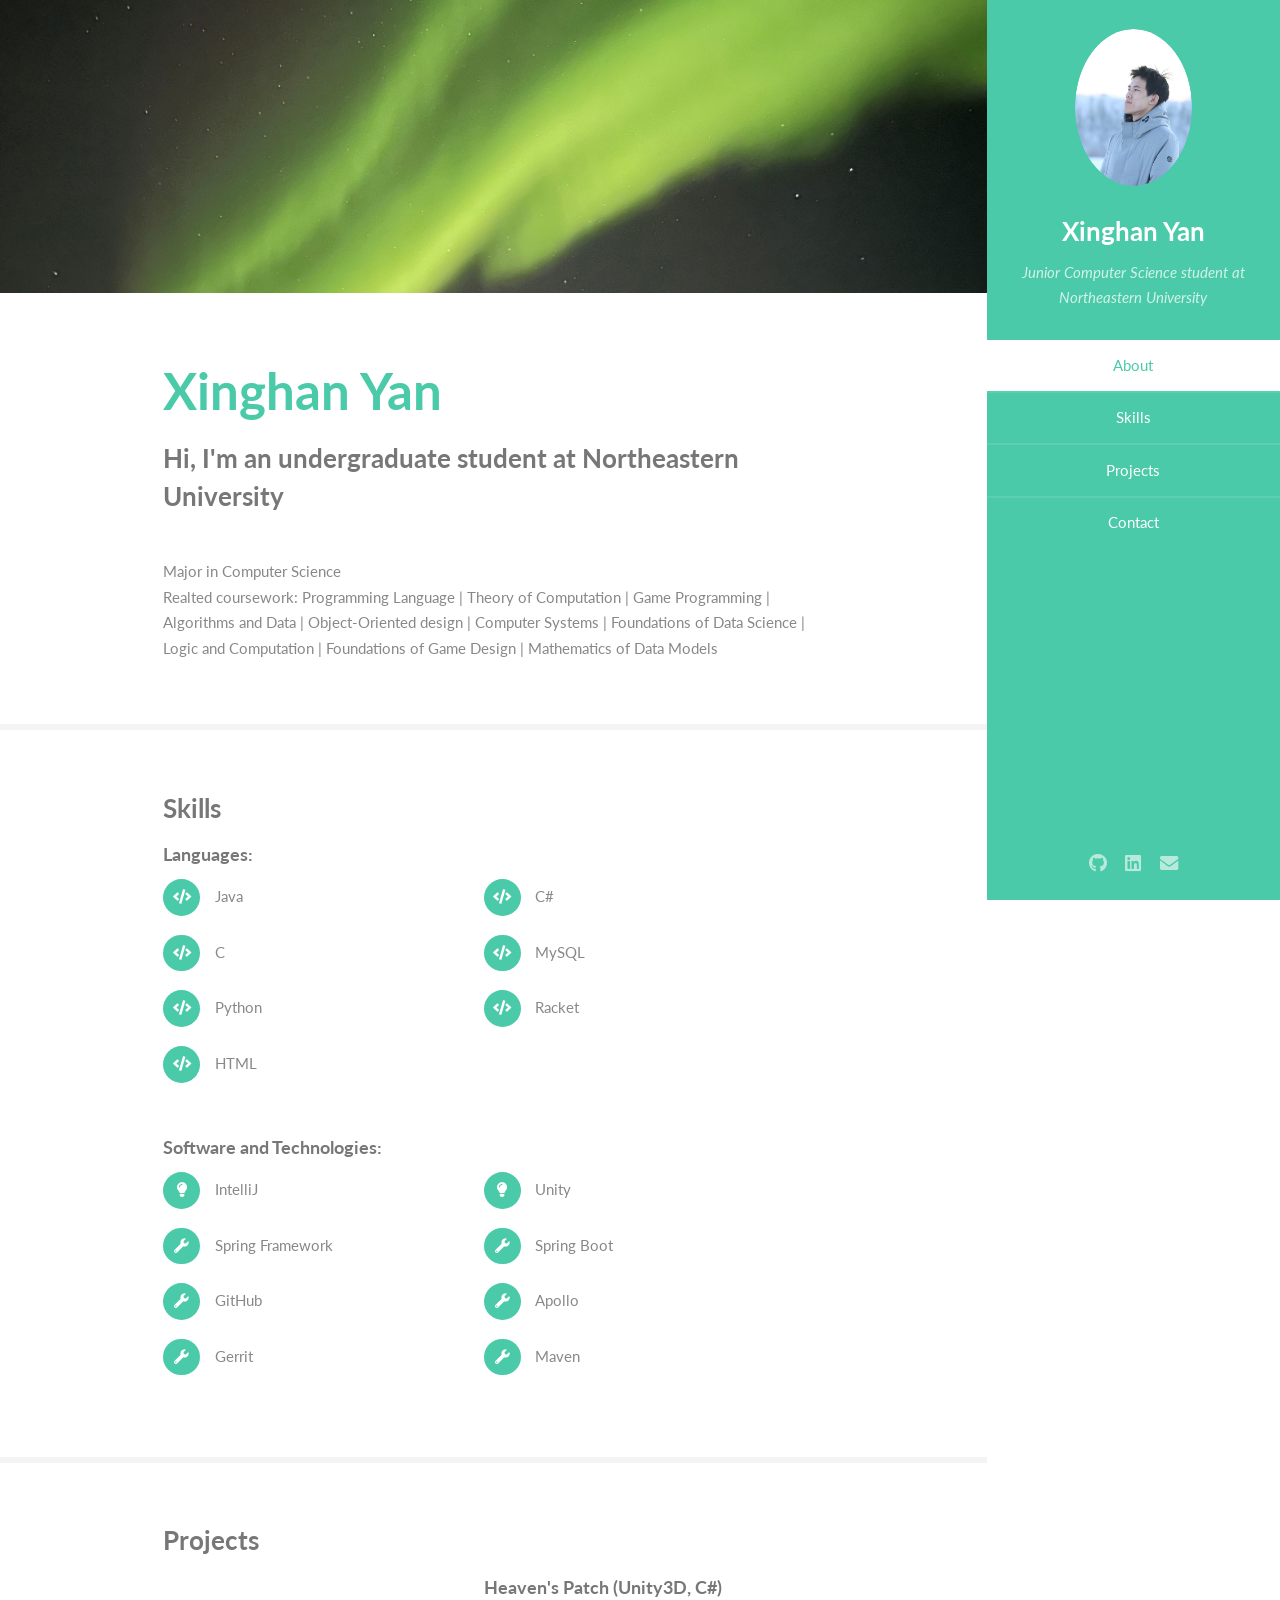
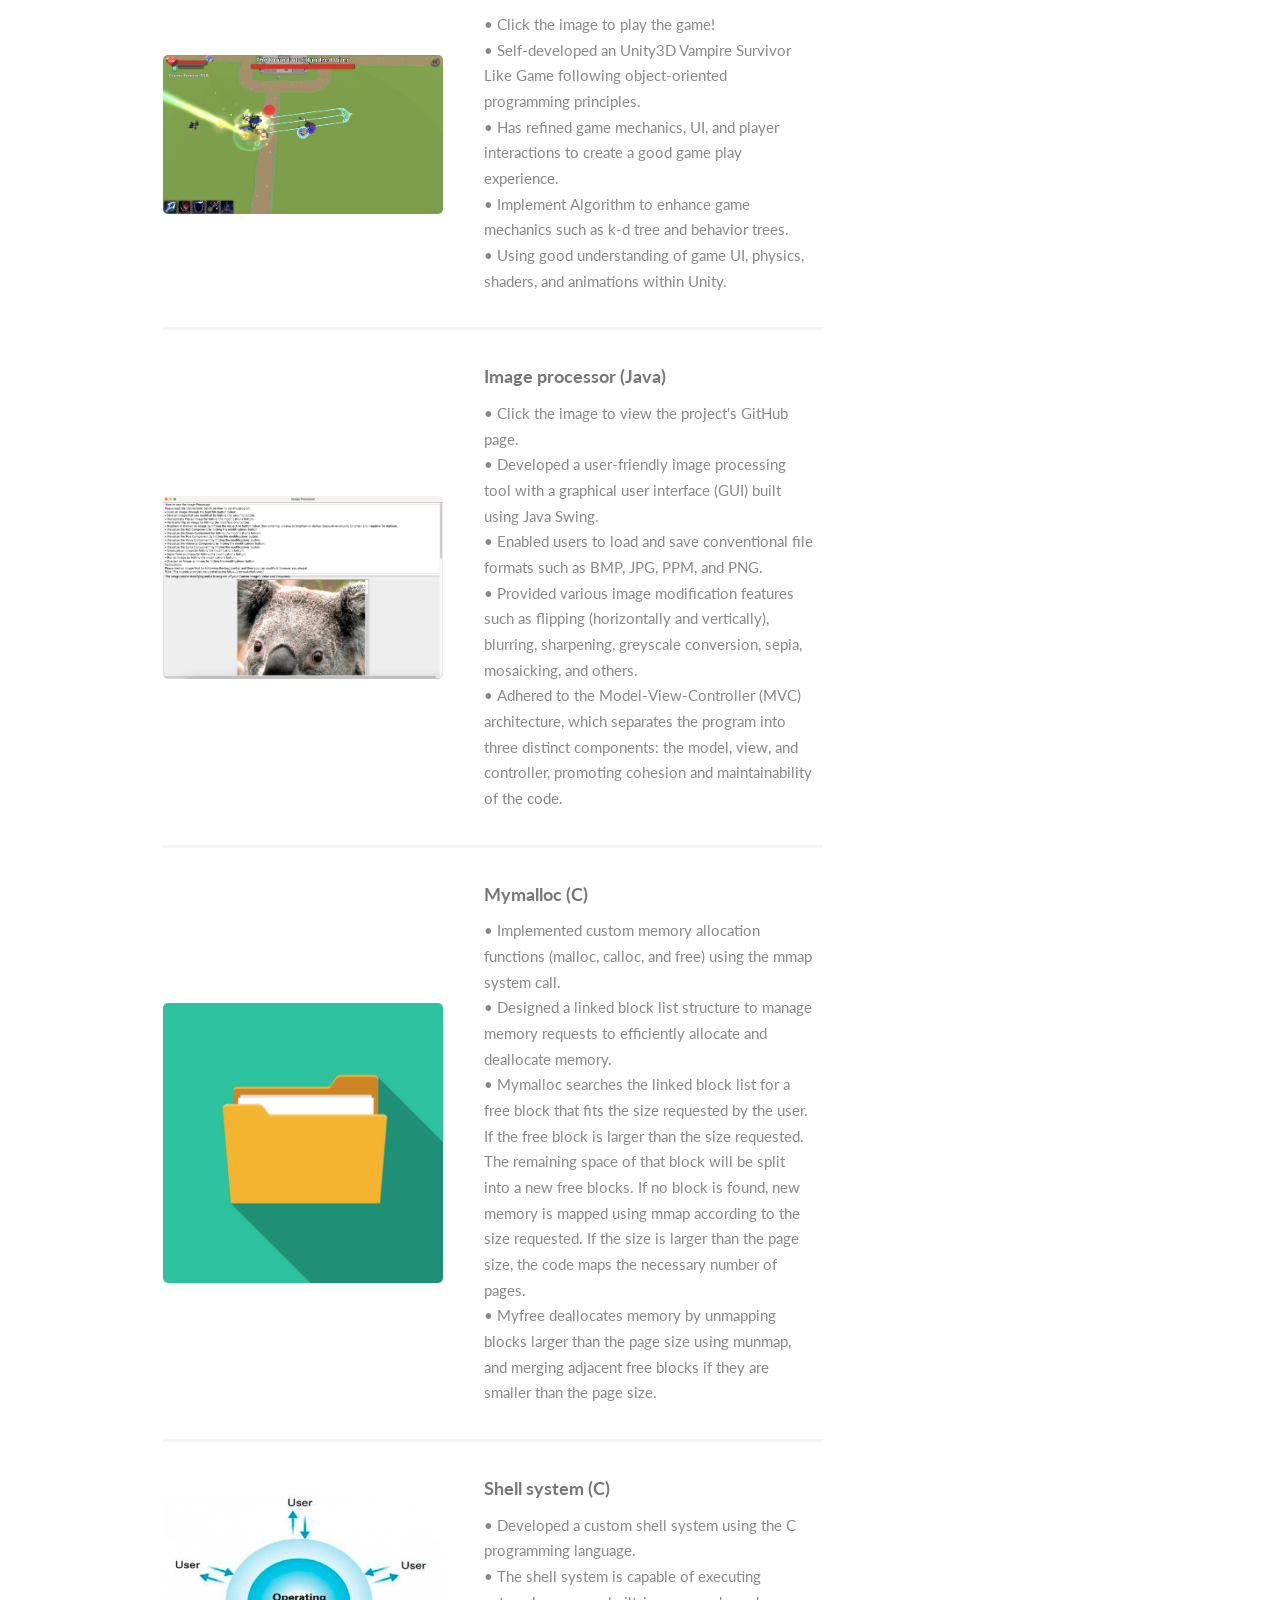
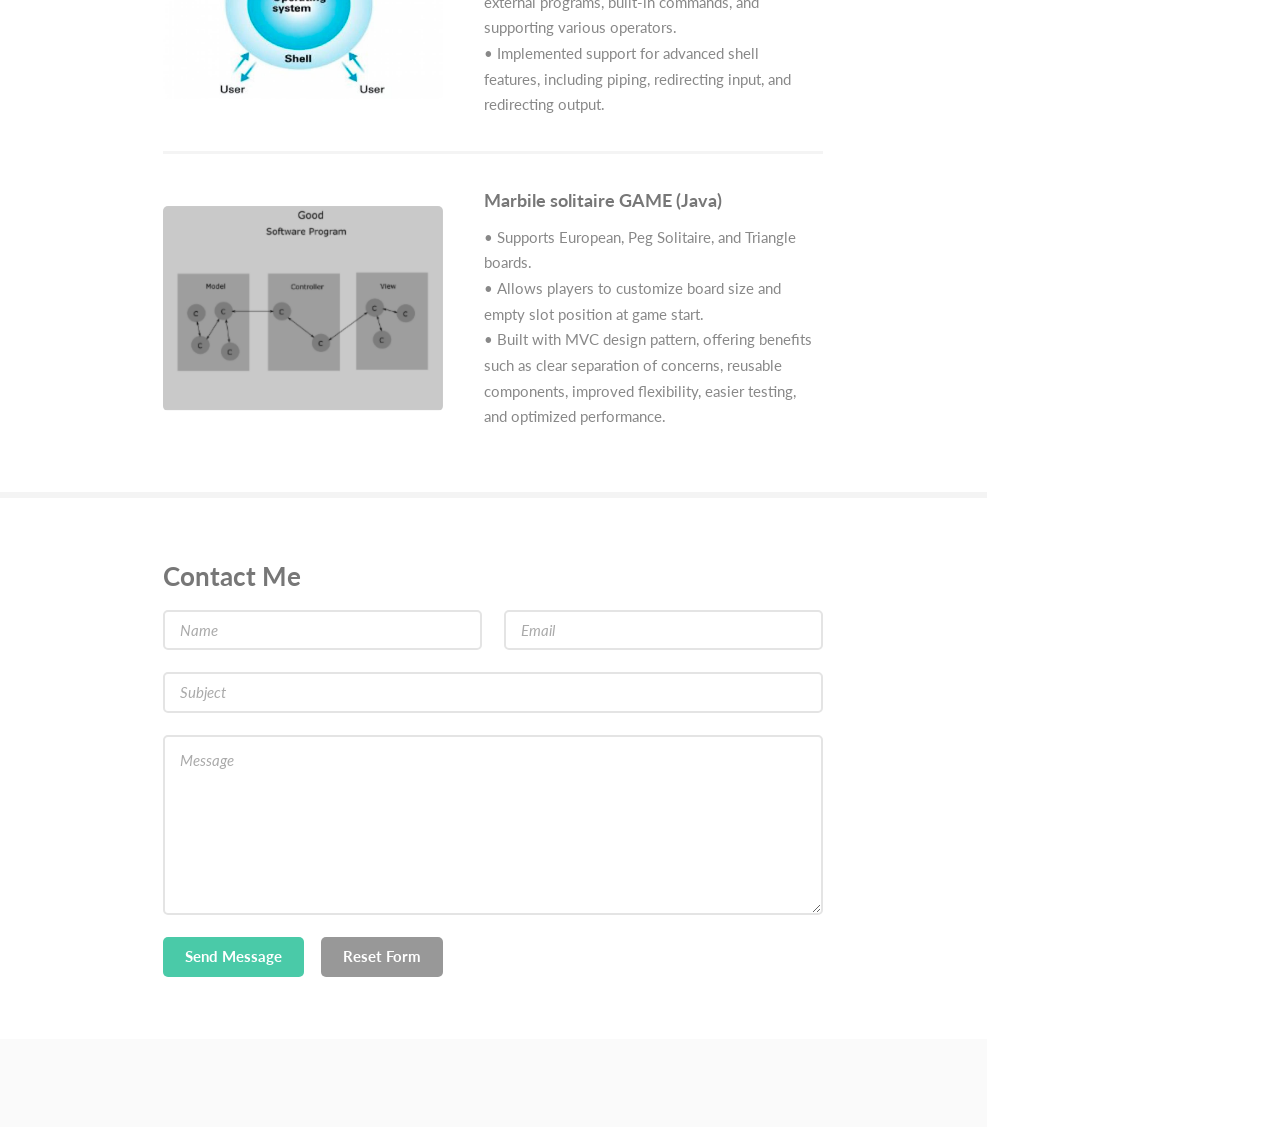
==== commit bb58a3ca: "Replace all content with local project" ====
--- a/index.html
+++ b/index.html
@@ -18,7 +18,7 @@
 				<header>
 					<span class="image avatar"><img src="images/yxh1.jpg" alt="" /></span>
 					<h1 id="logo"><a href="https://github.com/killua-y">Xinghan Yan</a></h1>
-					<p>Sophomore Computer Science student at Northeastern University</p>
+					<p>Junior Computer Science student at Northeastern University</p>
 				</header>
 				<nav id="nav">
 					<ul>
@@ -54,7 +54,9 @@
 										<p>Hi, I'm an undergraduate student at Northeastern University</p>
 									</header>
 									<p>Major in Computer Science<br>
-									Realted coursework: Object-Oriented design | Algorithms and Data | computer systems | Logic and Computation | Mathematics of Data Models | Fundamentals of Computer Science 1 & 2 </p>
+									Realted coursework: Programming Language | Theory of Computation | Game Programming | Algorithms and Data | 
+									Object-Oriented design | Computer Systems | Foundations of Data Science | Logic and Computation | 
+									Foundations of Game Design | Mathematics of Data Models </p>
 								</div>
 							</section>
 
@@ -65,17 +67,23 @@
 									<h4>Languages:</h4>
 									<ul class="feature-icons">
 										<li class="icon solid fa-code">Java</li>
+										<li class="icon solid fa-code">C#</li>
 										<li class="icon solid fa-code">C</li>
+										<li class="icon solid fa-code">MySQL</li>
+										<li class="icon solid fa-code">Python</li>
 										<li class="icon solid fa-code">Racket</li>
 										<li class="icon solid fa-code">HTML</li>
 									</ul>
 									<h4>Software and Technologies:</h4>
 									<ul class="feature-icons">
 										<li class="icon solid fa-lightbulb">IntelliJ</li>
-										<li class="icon solid fa-lightbulb">Microsoft Visual Studio</li>
-										<li class="icon solid fa-lightbulb">Eclipse</li>
+										<li class="icon solid fa-lightbulb">Unity</li>
+										<li class="icon solid fa-wrench">Spring Framework</li>
+										<li class="icon solid fa-wrench">Spring Boot</li>
 										<li class="icon solid fa-wrench">GitHub</li>
-										<li class="icon solid fa-wrench">Microsoft office</li>
+										<li class="icon solid fa-wrench">Apollo</li>
+										<li class="icon solid fa-wrench">Gerrit</li>
+										<li class="icon solid fa-wrench">Maven</li>
 									</ul>
 								</div>
 							</section>
@@ -83,13 +91,25 @@
 						<!-- Three -->
 							<section id="three">
 								<div class="container">
-									<h3>Projects</h3>
+									<h3>Projects </h3>
 									<div class="features">
+										<article>
+											<a href="https://play.unity.com/mg/other/webgl-builds-367106" class="image"><img src="images/Heaven.jpeg" alt="" /></a>
+											<div class="inner">
+												<h4>Heaven's Patch (Unity3D, C#)</h4>
+												<p> &bull; Click the image to play the game!<br />
+													&bull; Self-developed an Unity3D Vampire Survivor Like Game following object-oriented programming principles.<br />
+													&bull; Has refined game mechanics, UI, and player interactions to create a good game play experience.<br />
+													&bull; Implement Algorithm to enhance game mechanics such as k-d tree and behavior trees.<br />
+													&bull; Using good understanding of game UI, physics, shaders, and animations within Unity.</p>
+												</div>
+										</article>
 										<article>
 											<a href="https://github.com/killua-y/Image-processor" class="image"><img src="images/imageProcessor.png" alt="" /></a>
 											<div class="inner">
 												<h4>Image processor (Java)</h4>
-												<p>&bull; Developed a user-friendly image processing tool with a graphical user interface (GUI) built using Java Swing.<br />
+												<p> &bull; Click the image to view the project's GitHub page. <br />
+													&bull; Developed a user-friendly image processing tool with a graphical user interface (GUI) built using Java Swing.<br />
 													&bull; Enabled users to load and save conventional file formats such as BMP, JPG, PPM, and PNG.<br />
 													&bull; Provided various image modification features such as flipping (horizontally and vertically), blurring, sharpening, greyscale conversion, sepia, mosaicking, and others.<br />
 													&bull; Adhered to the Model-View-Controller (MVC) architecture, which separates the program into three distinct components: the model, view, and controller, promoting cohesion and maintainability of the code.</p>
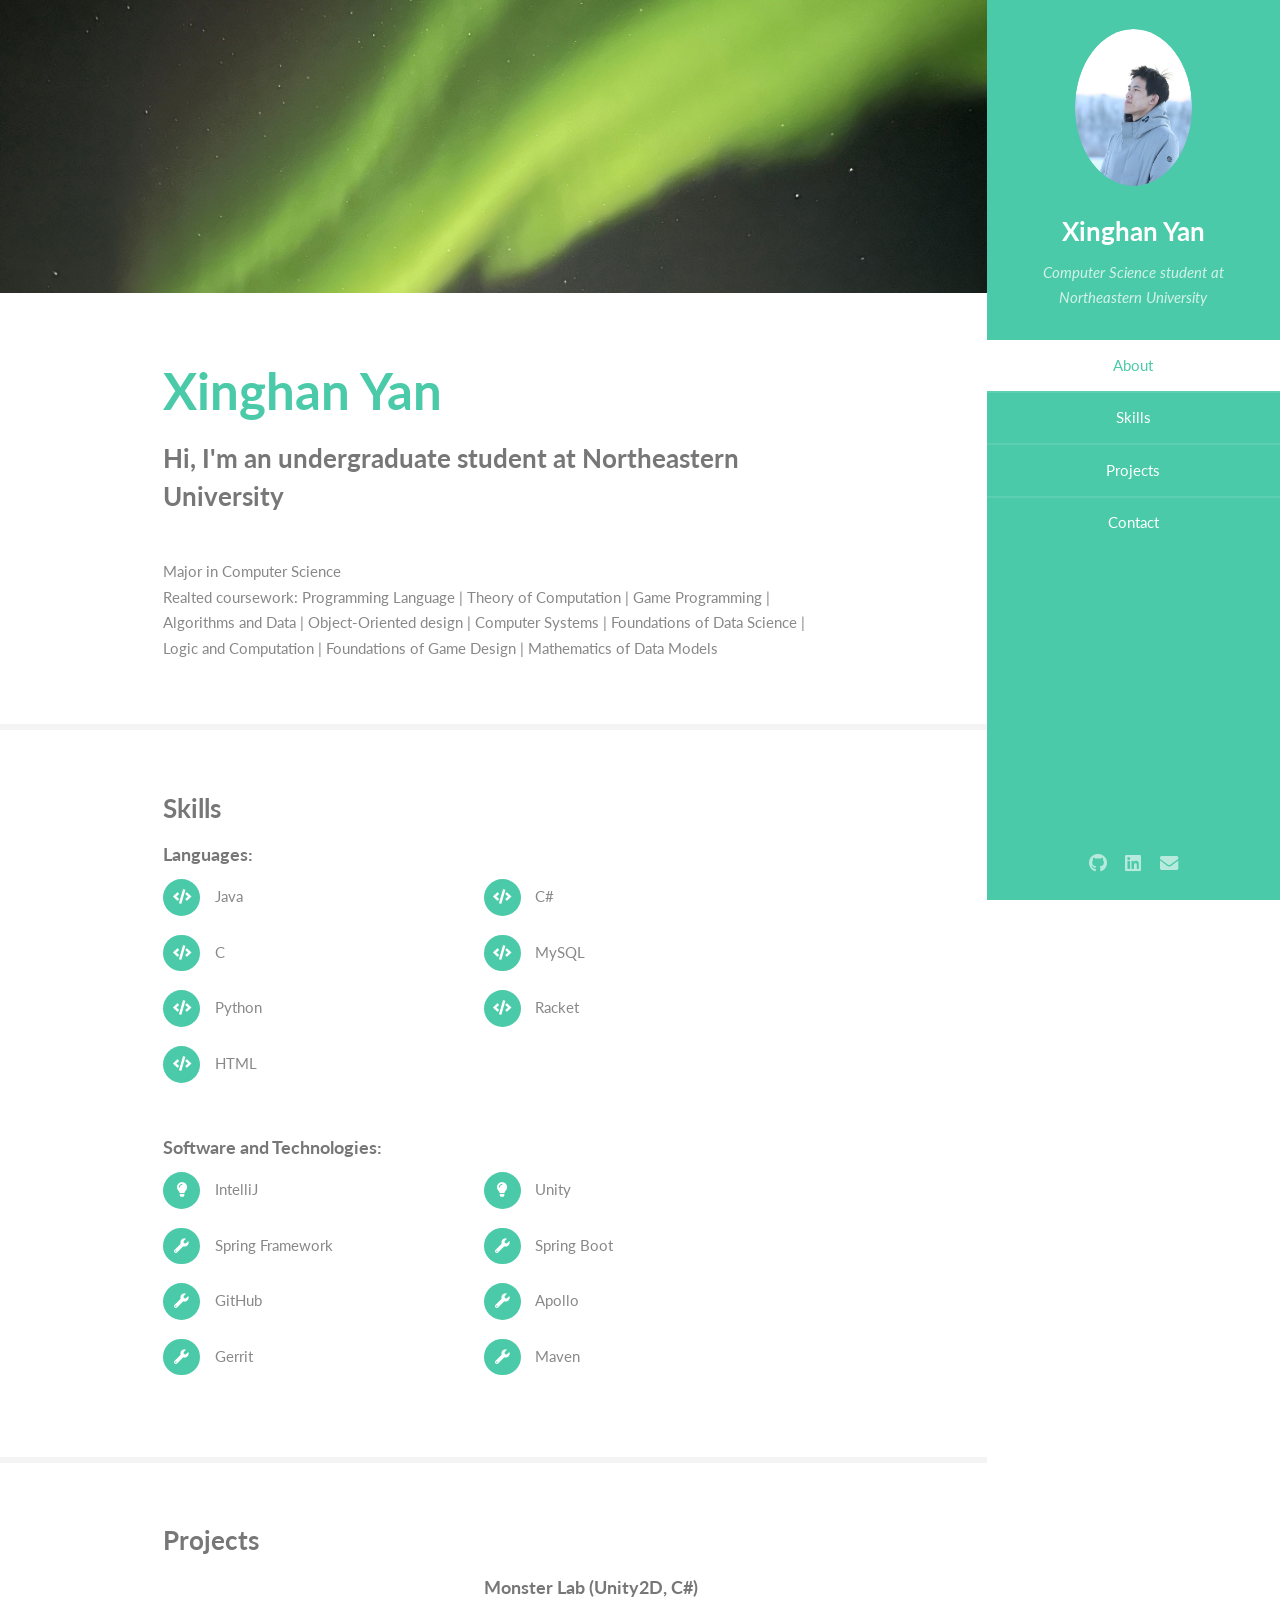
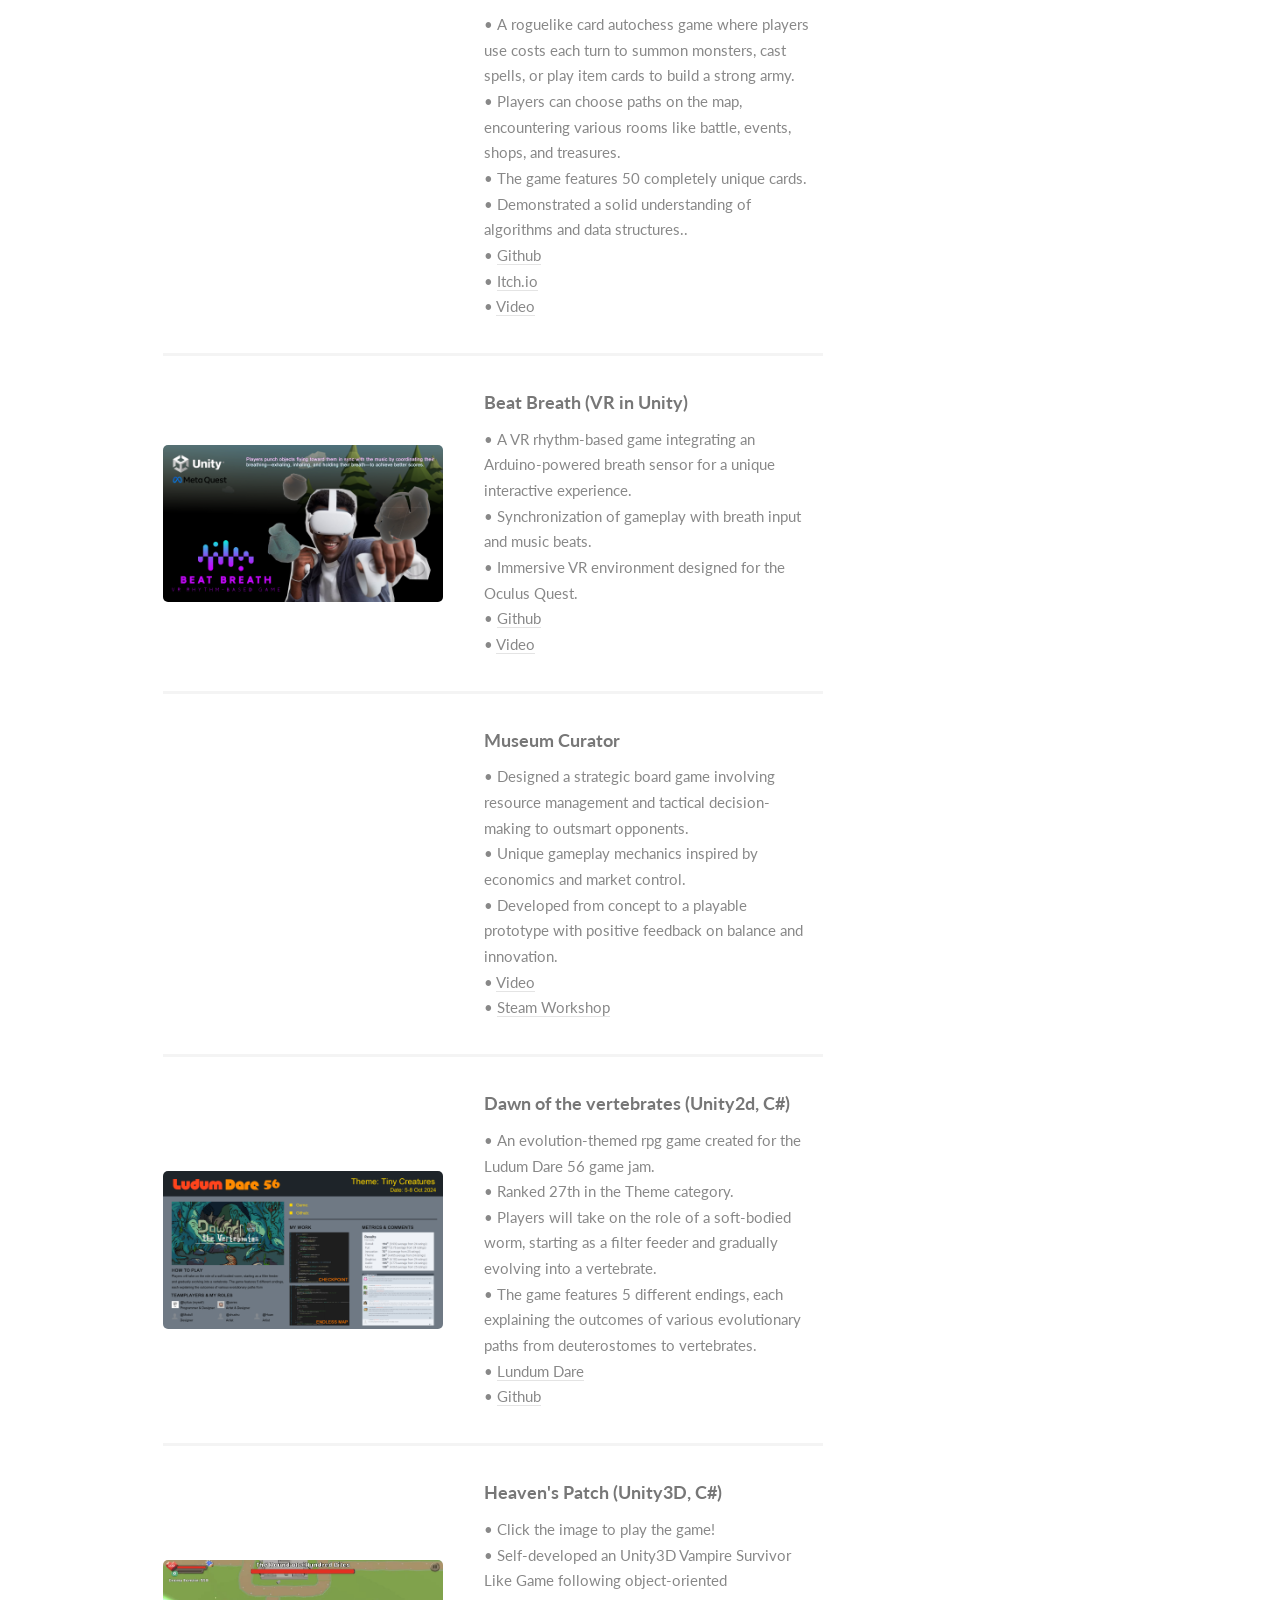
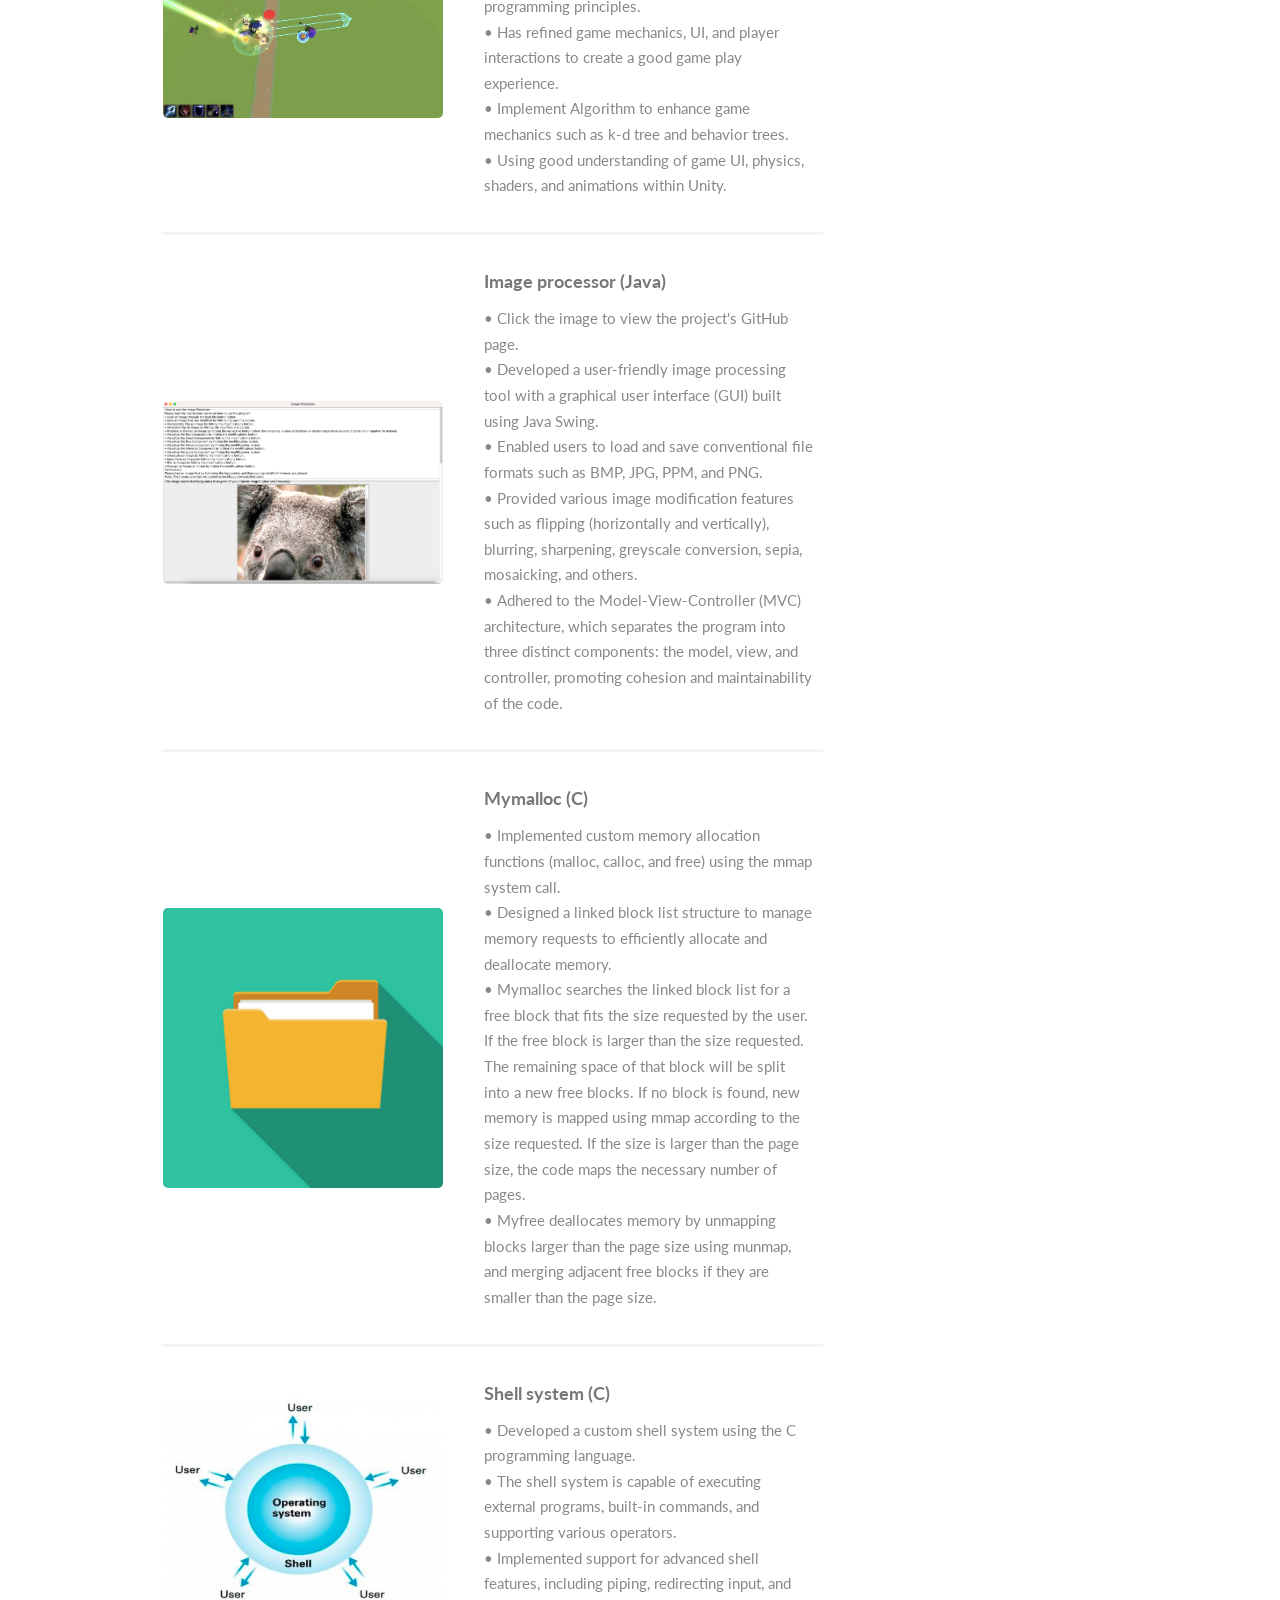
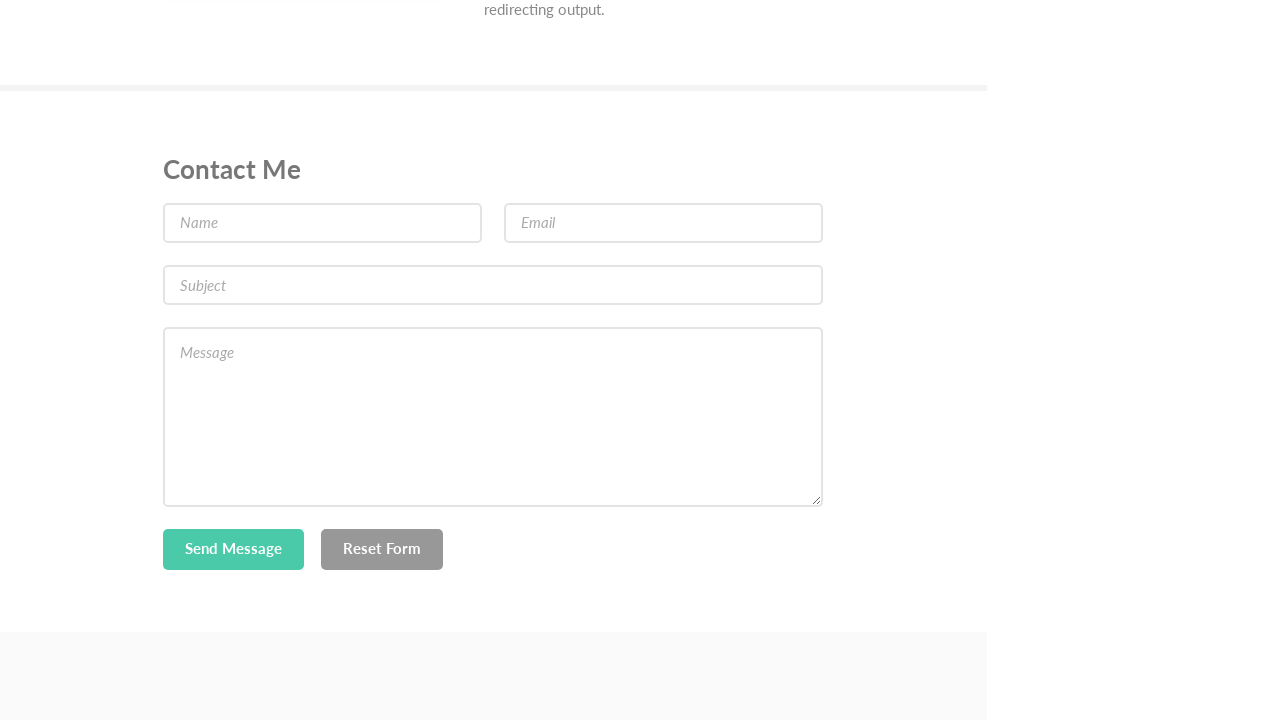
==== commit ecbce16a: "12/8" ====
--- a/index.html
+++ b/index.html
@@ -18,7 +18,7 @@
 				<header>
 					<span class="image avatar"><img src="images/yxh1.jpg" alt="" /></span>
 					<h1 id="logo"><a href="https://github.com/killua-y">Xinghan Yan</a></h1>
-					<p>Junior Computer Science student at Northeastern University</p>
+					<p>Computer Science student at Northeastern University</p>
 				</header>
 				<nav id="nav">
 					<ul>
@@ -94,7 +94,54 @@
 									<h3>Projects </h3>
 									<div class="features">
 										<article>
-											<a href="https://play.unity.com/mg/other/webgl-builds-367106" class="image"><img src="images/Heaven.jpeg" alt="" /></a>
+											<a href="https://www.youtube.com/watch?v=U4WGpgsR3Kg" class="image"><img src="images/monsterlab.png" alt="" /></a>
+											<div class="inner">
+												<h4>Monster Lab (Unity2D, C#)</h4>
+												<p> &bull; A roguelike card autochess game where players use costs each turn to summon monsters, cast spells, or play item cards to build a strong army.<br />
+													&bull; Players can choose paths on the map, encountering various rooms like battle, events, shops, and treasures.<br />
+													&bull; The game features 50 completely unique cards.<br />
+													&bull; Demonstrated a solid understanding of algorithms and data structures..<br />
+													&bull; <a href="https://github.com/killua-y/MonsterLab" target="_blank">Github</a><br />
+													&bull; <a href="https://kyllua.itch.io/monster-lab" target="_blank">Itch.io</a><br />
+													&bull; <a href="https://www.youtube.com/watch?v=U4WGpgsR3Kg" target="_blank">Video</a></p>
+												</div>
+										</article>
+										<article>
+											<a href="https://www.youtube.com/watch?v=AFM0zsK_Sk8" class="image"><img src="images/BeatBreath.png" alt="" /></a>
+											<div class="inner">
+												<h4>Beat Breath (VR in Unity)</h4>
+												<p> &bull; A VR rhythm-based game integrating an Arduino-powered breath sensor for a unique interactive experience.<br />
+													&bull; Synchronization of gameplay with breath input and music beats.<br />
+													&bull; Immersive VR environment designed for the Oculus Quest.<br />
+													&bull; <a href="https://github.com/killua-y/BreathSensor_Rhythm-basedVRGame" target="_blank">Github</a><br />
+													&bull; <a href="https://www.youtube.com/watch?v=AFM0zsK_Sk8" target="_blank">Video</a></p>
+												</div>
+										</article>
+										<article>
+											<a href="https://steamcommunity.com/sharedfiles/filedetails/?id=3354283356" class="image"><img src="images/MuseumCurator.png" alt="" /></a>
+											<div class="inner">
+												<h4>Museum Curator</h4>
+												<p> &bull; Designed a strategic board game involving resource management and tactical decision-making to outsmart opponents.<br />
+													&bull; Unique gameplay mechanics inspired by economics and market control.<br />
+													&bull; Developed from concept to a playable prototype with positive feedback on balance and innovation.<br />
+													&bull; <a href="https://www.youtube.com/watch?v=peZUJWTJ1Ao" target="_blank">Video</a><br />
+													&bull; <a href="https://steamcommunity.com/sharedfiles/filedetails/?id=3354283356" target="_blank">Steam Workshop</a></p>
+												</div>
+										</article>
+										<article>
+											<a href="https://ldjam.com/events/ludum-dare/56/dawn-of-the-vertebrates" class="image"><img src="images/vertebrates.png" alt="" /></a>
+											<div class="inner">
+												<h4>Dawn of the vertebrates (Unity2d, C#)</h4>
+												<p> &bull; An evolution-themed rpg game created for the Ludum Dare 56 game jam.<br />
+													&bull; Ranked 27th in the Theme category.<br />
+													&bull; Players will take on the role of a soft-bodied worm, starting as a filter feeder and gradually evolving into a vertebrate.<br />
+													&bull; The game features 5 different endings, each explaining the outcomes of various evolutionary paths from deuterostomes to vertebrates.<br />
+													&bull; <a href="https://ldjam.com/events/ludum-dare/56/dawn-of-the-vertebrates" target="_blank">Lundum Dare</a><br />
+													&bull; <a href="https://github.com/killua-y/Ludum-Dare-56" target="_blank">Github</a></p>
+												</div>
+										</article>
+										<article>
+											<a href="https://play.unity.com/en/games/0541b4fc-d776-4451-baaa-1b2fc7319eb4/heavens-patch-13" class="image"><img src="images/Heaven.jpeg" alt="" /></a>
 											<div class="inner">
 												<h4>Heaven's Patch (Unity3D, C#)</h4>
 												<p> &bull; Click the image to play the game!<br />
@@ -132,15 +179,6 @@
 												<p>&bull; Developed a custom shell system using the C programming language.<br />
 												&bull; The shell system is capable of executing external programs, built-in commands, and supporting various operators.<br />
 												&bull; Implemented support for advanced shell features, including piping, redirecting input, and redirecting output.</p>
-											</div>
-										</article>
-										<article>
-											<a href="https://github.com/killua-y/Marbile-Solitaire" class="image"><img src="images/mvc.png" alt="" /></a>
-											<div class="inner">
-												<h4>Marbile solitaire GAME (Java)</h4>
-												<p>&bull; Supports European, Peg Solitaire, and Triangle boards.<br />
-												&bull; Allows players to customize board size and empty slot position at game start.<br />
-												&bull; Built with MVC design pattern, offering benefits such as clear separation of concerns, reusable components, improved flexibility, easier testing, and optimized performance.</p>
 											</div>
 										</article>
 									</div>
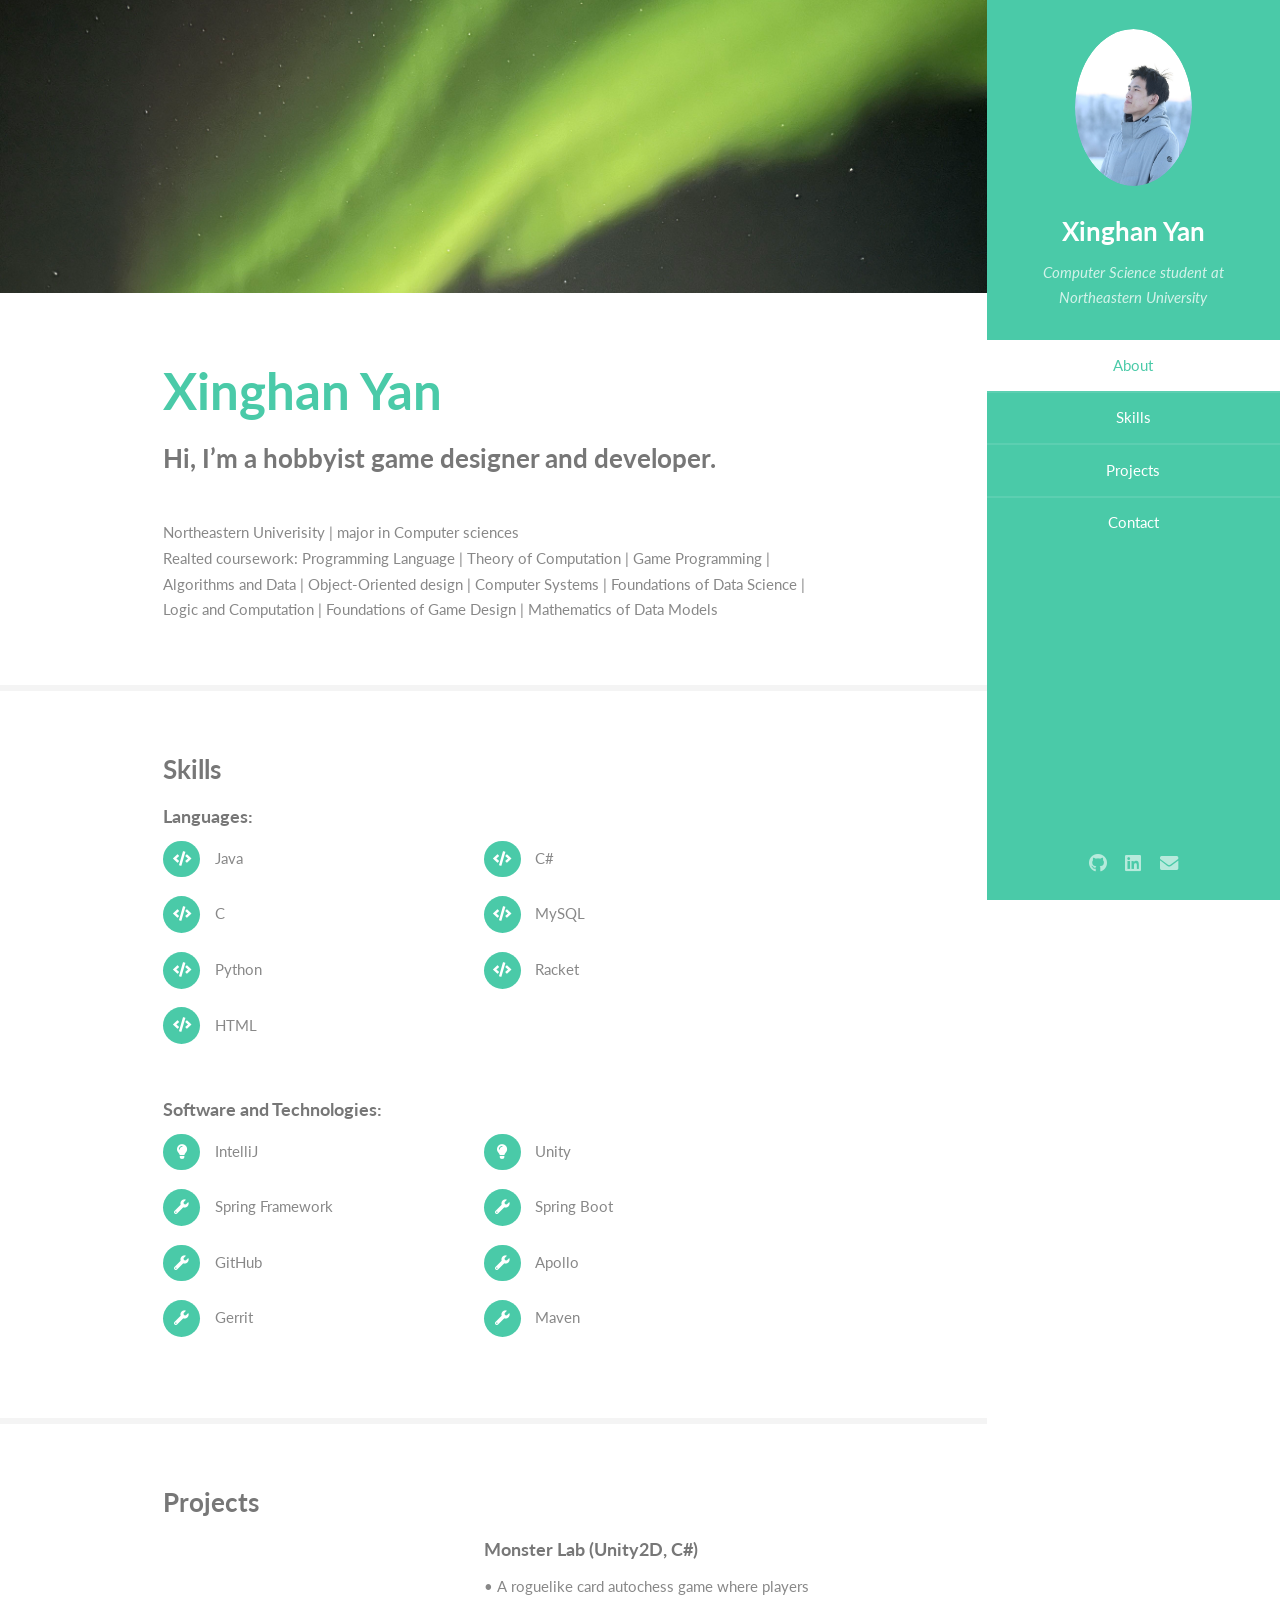
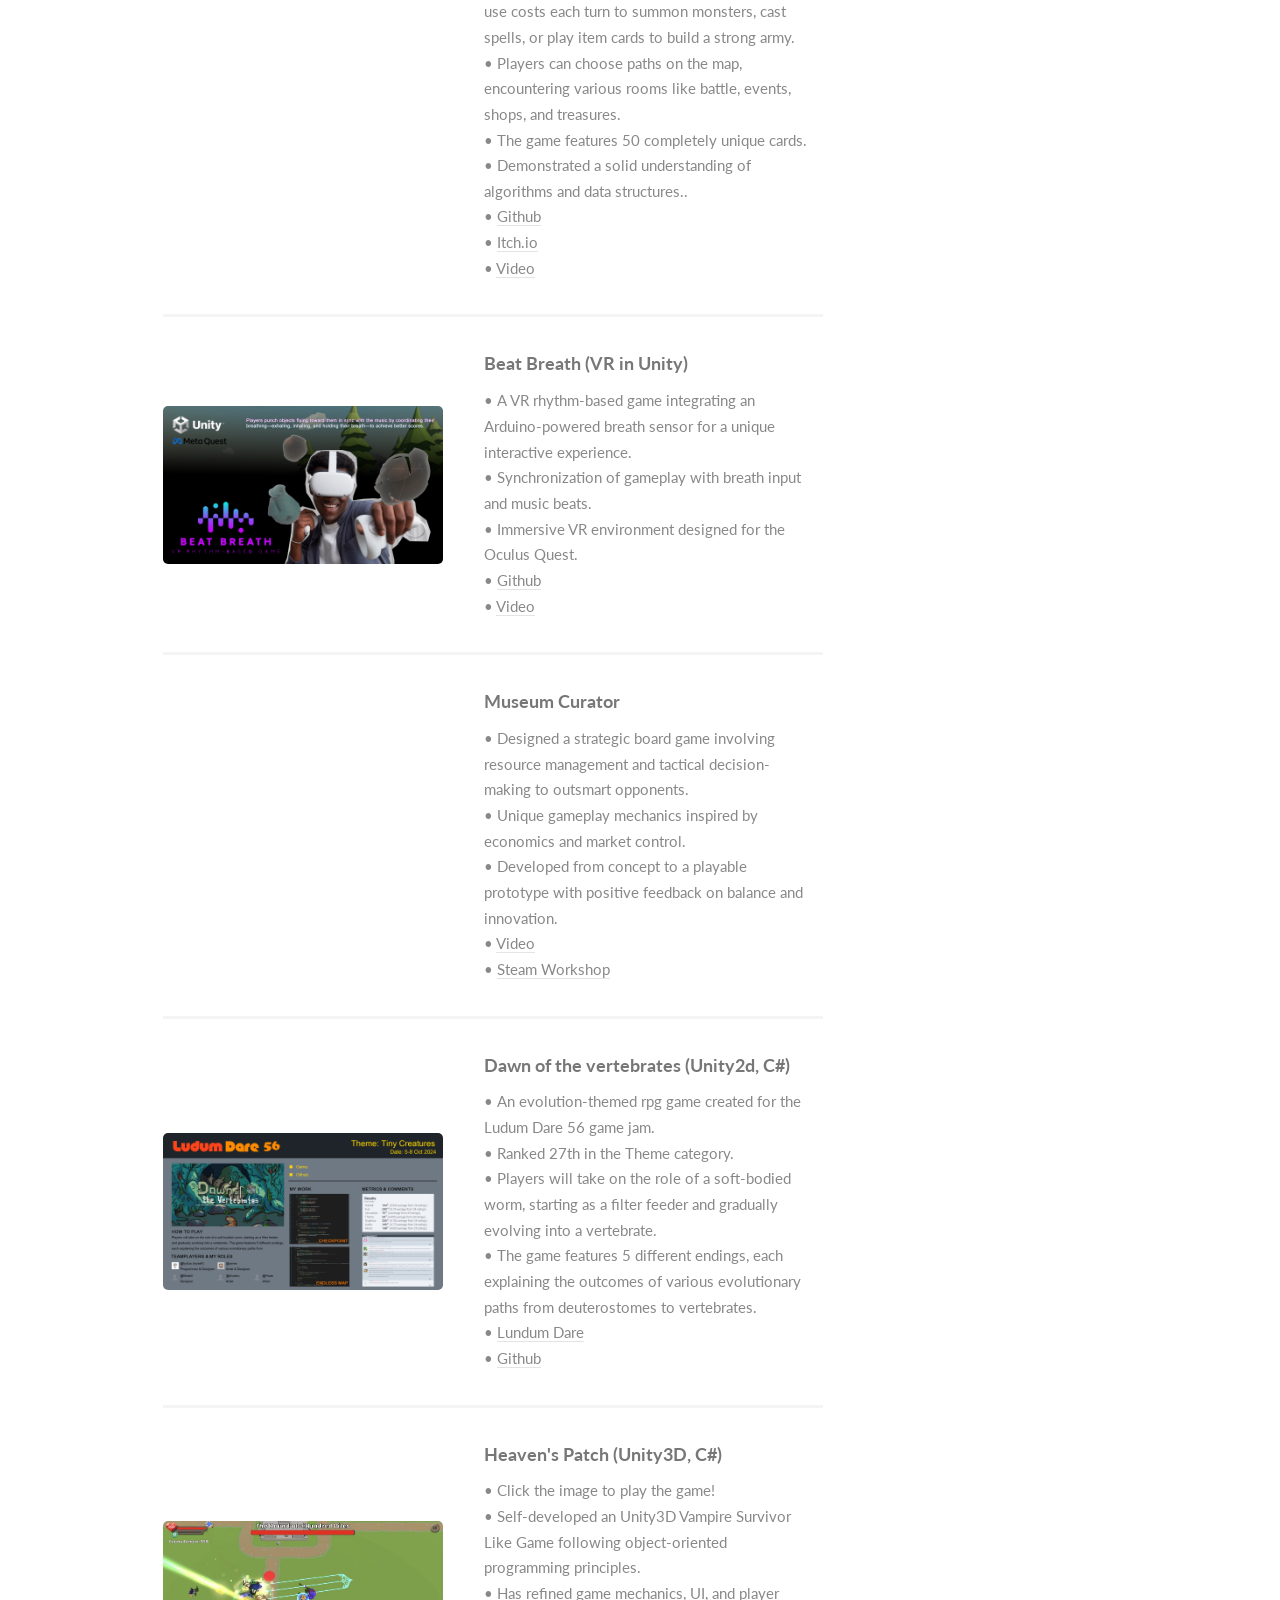
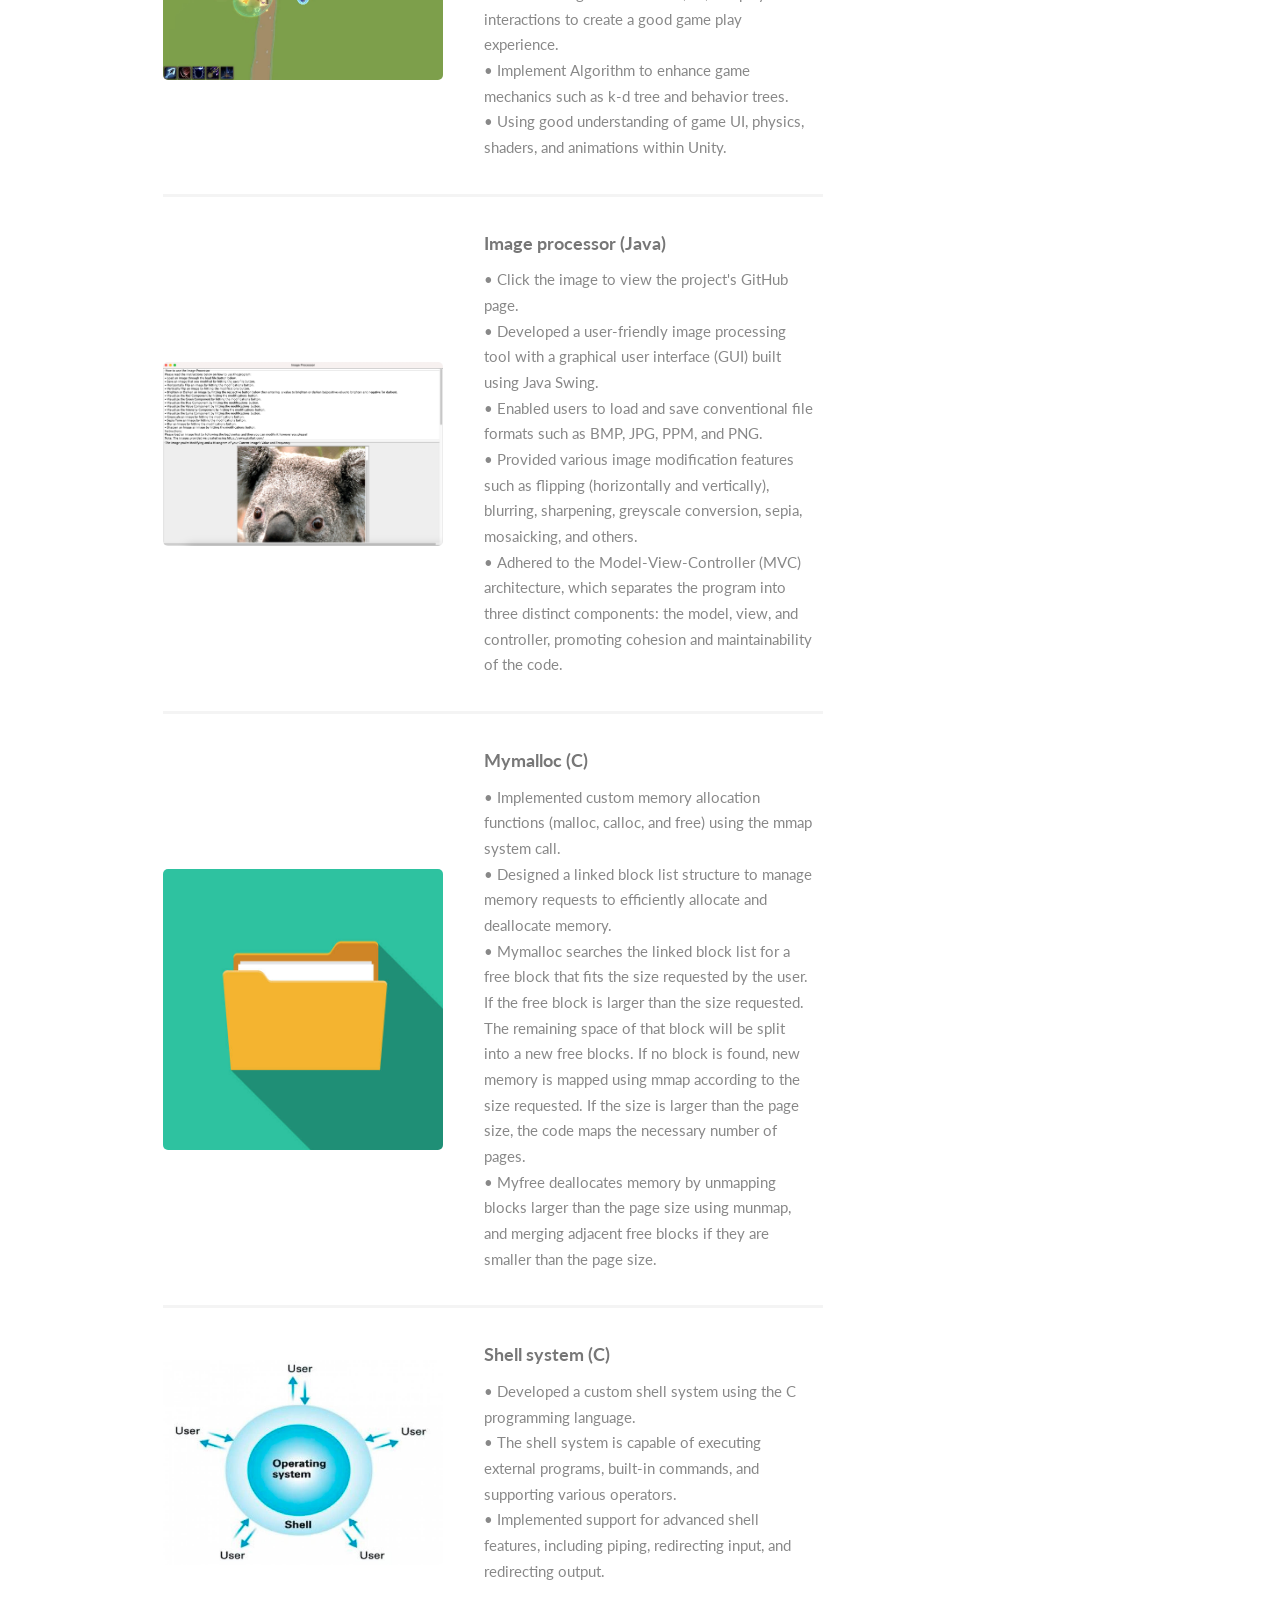
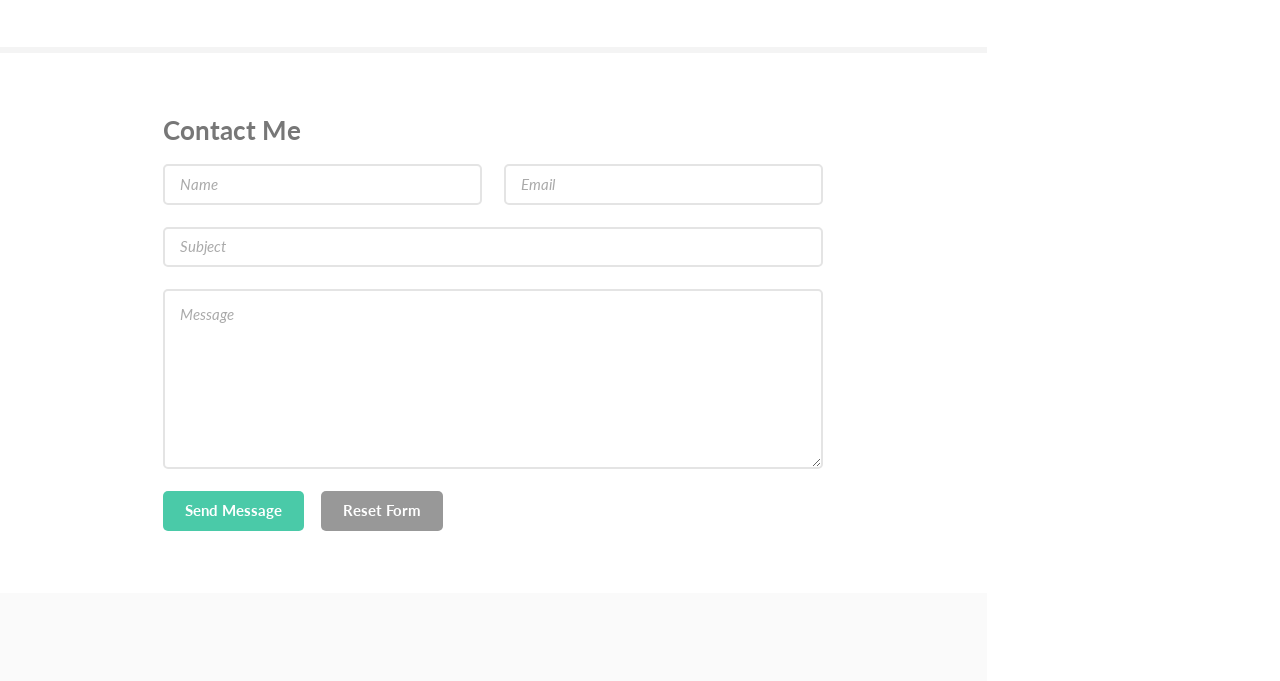
==== commit c1c3bb6b: "12/8" ====
--- a/index.html
+++ b/index.html
@@ -51,9 +51,9 @@
 								<div class="container">
 									<header class="major">
 										<h2>Xinghan Yan</h2>
-										<p>Hi, I'm an undergraduate student at Northeastern University</p>
+										<p>Hi, I’m a hobbyist game designer and developer.</p>
 									</header>
-									<p>Major in Computer Science<br>
+									<p>Northeastern Univerisity | major in Computer sciences <br>
 									Realted coursework: Programming Language | Theory of Computation | Game Programming | Algorithms and Data | 
 									Object-Oriented design | Computer Systems | Foundations of Data Science | Logic and Computation | 
 									Foundations of Game Design | Mathematics of Data Models </p>
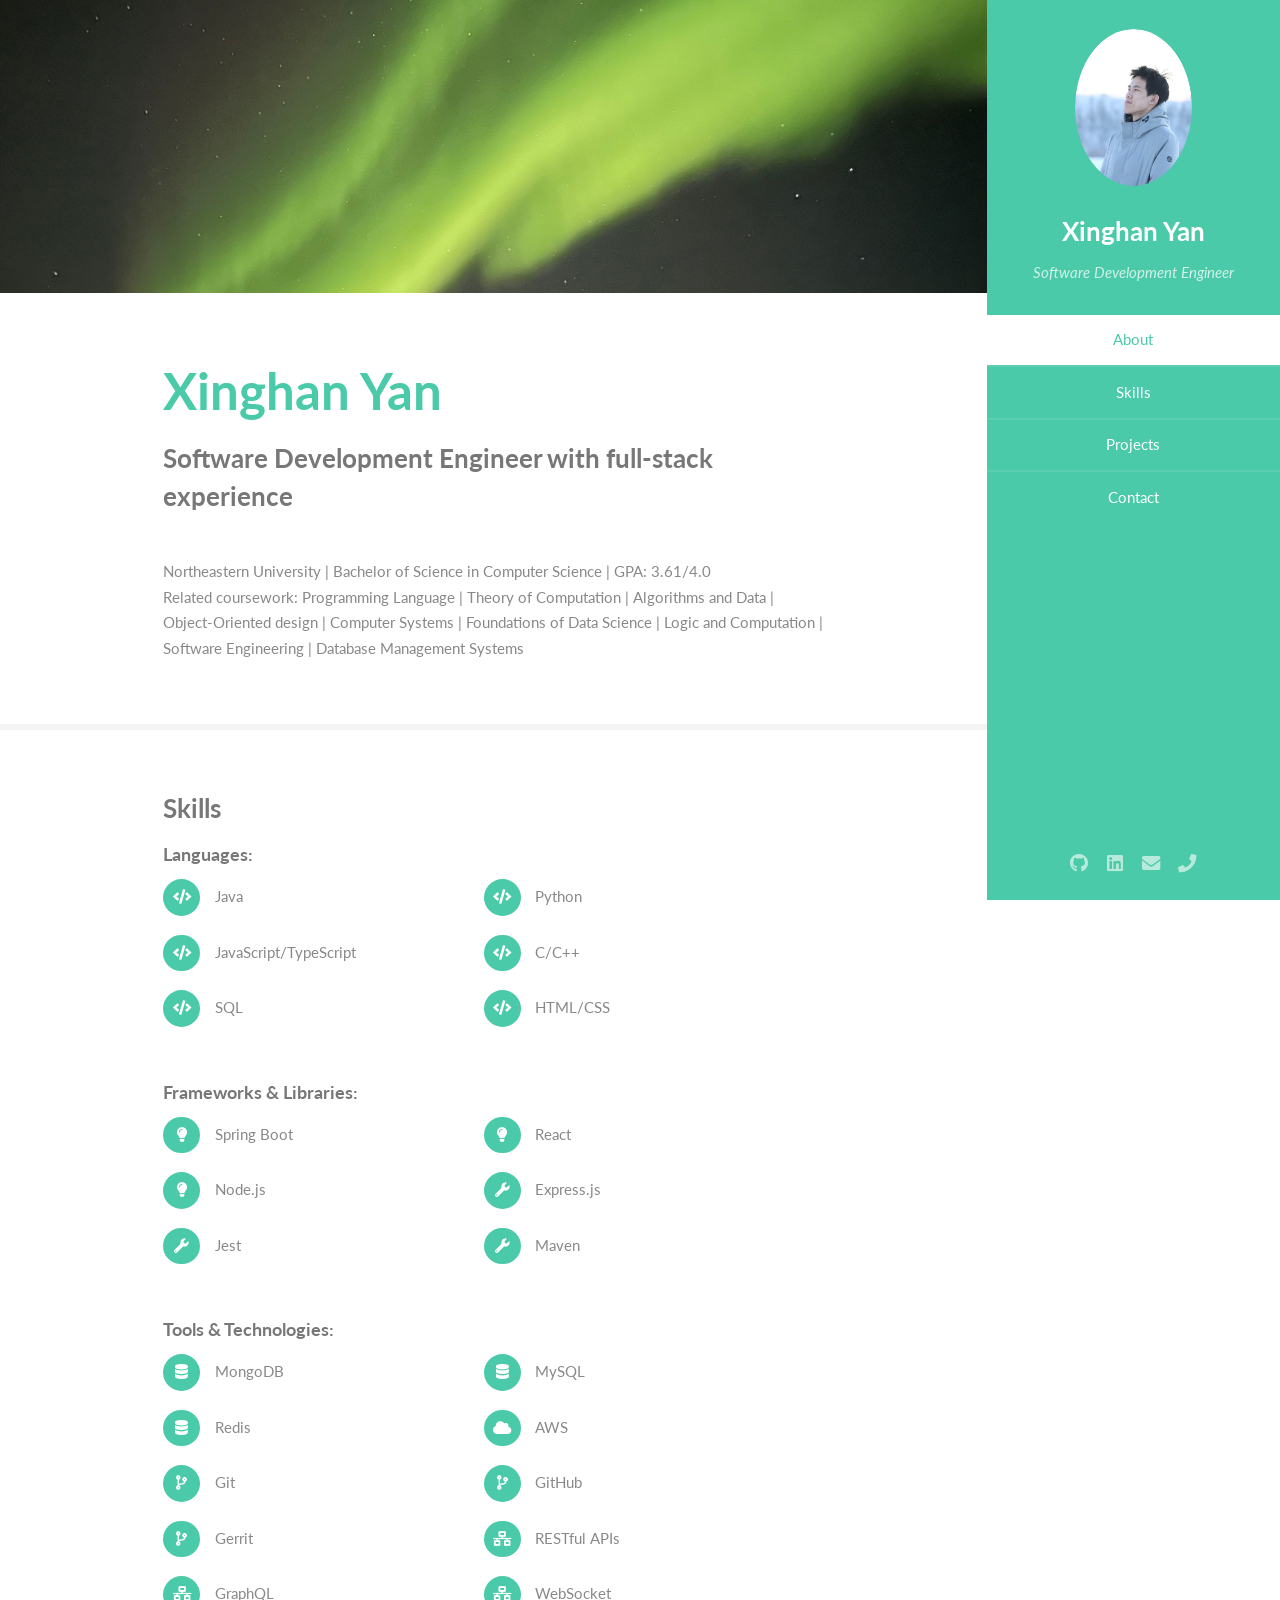
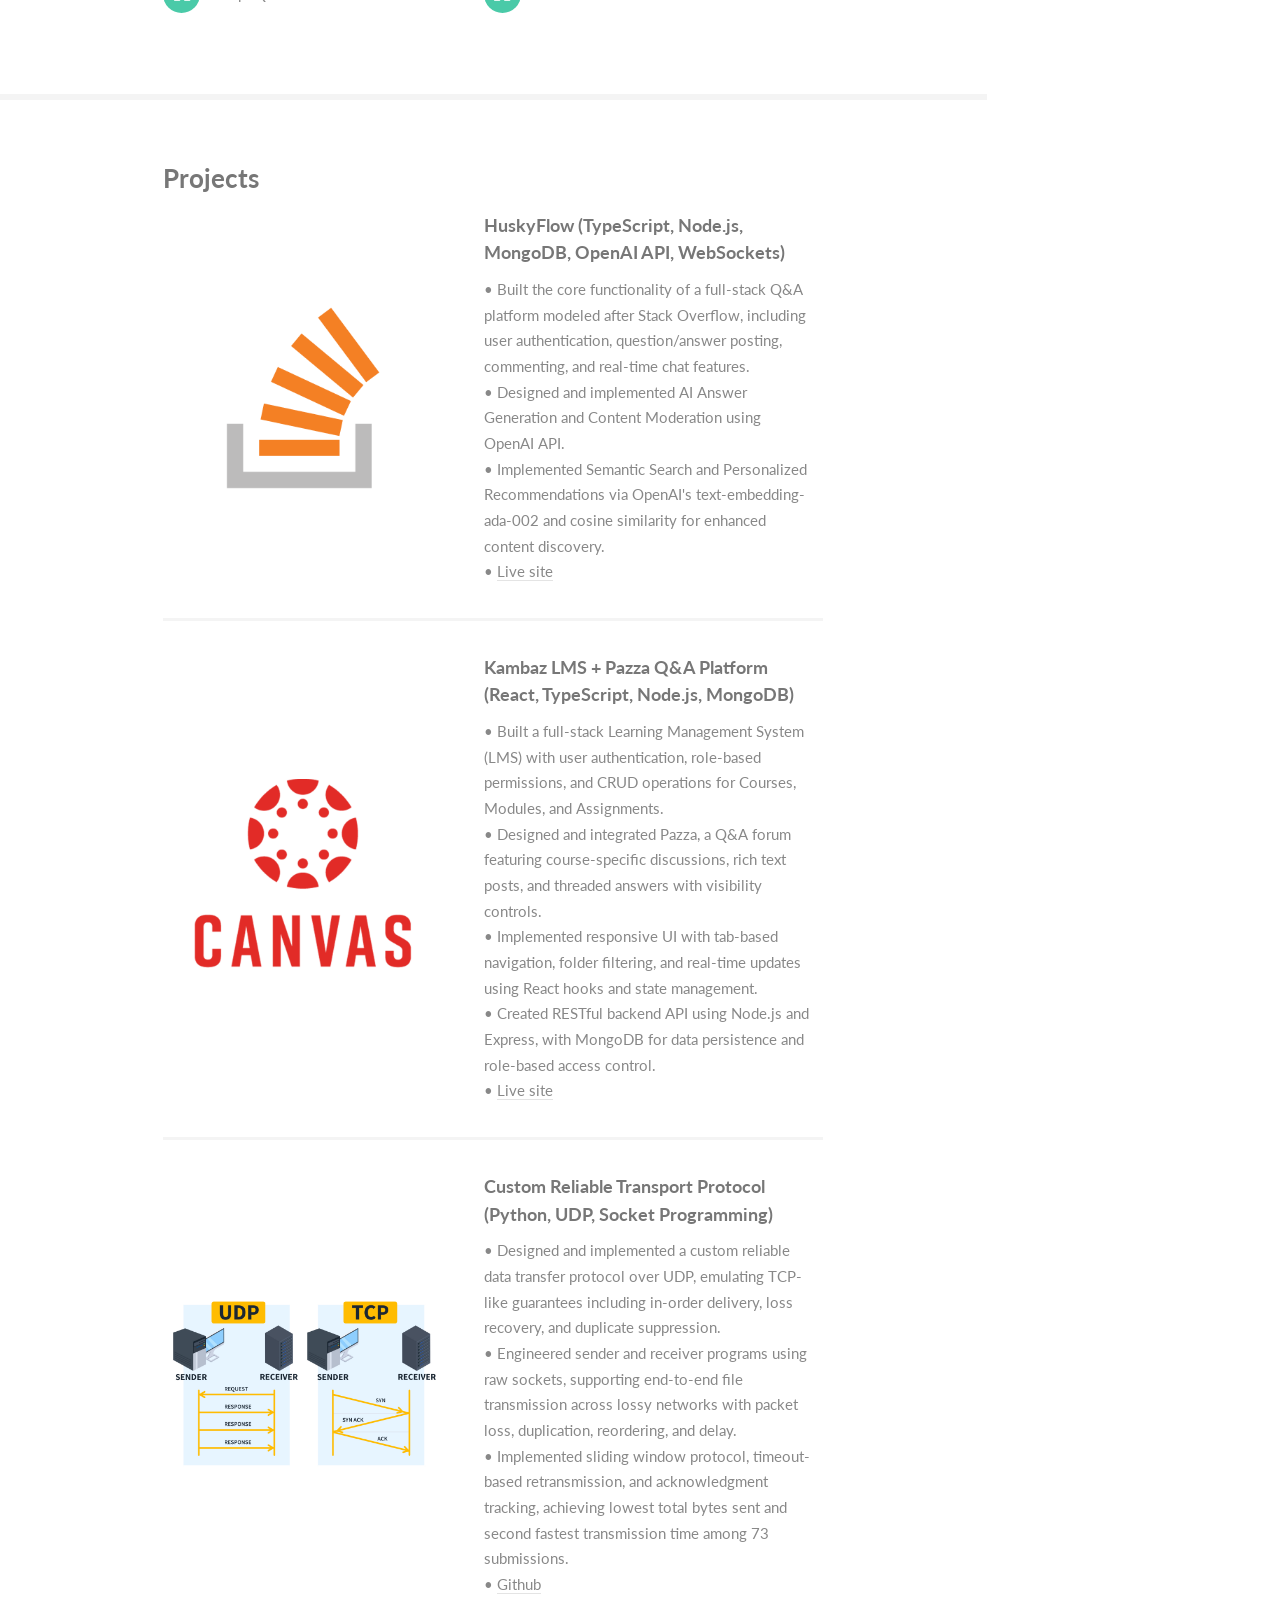
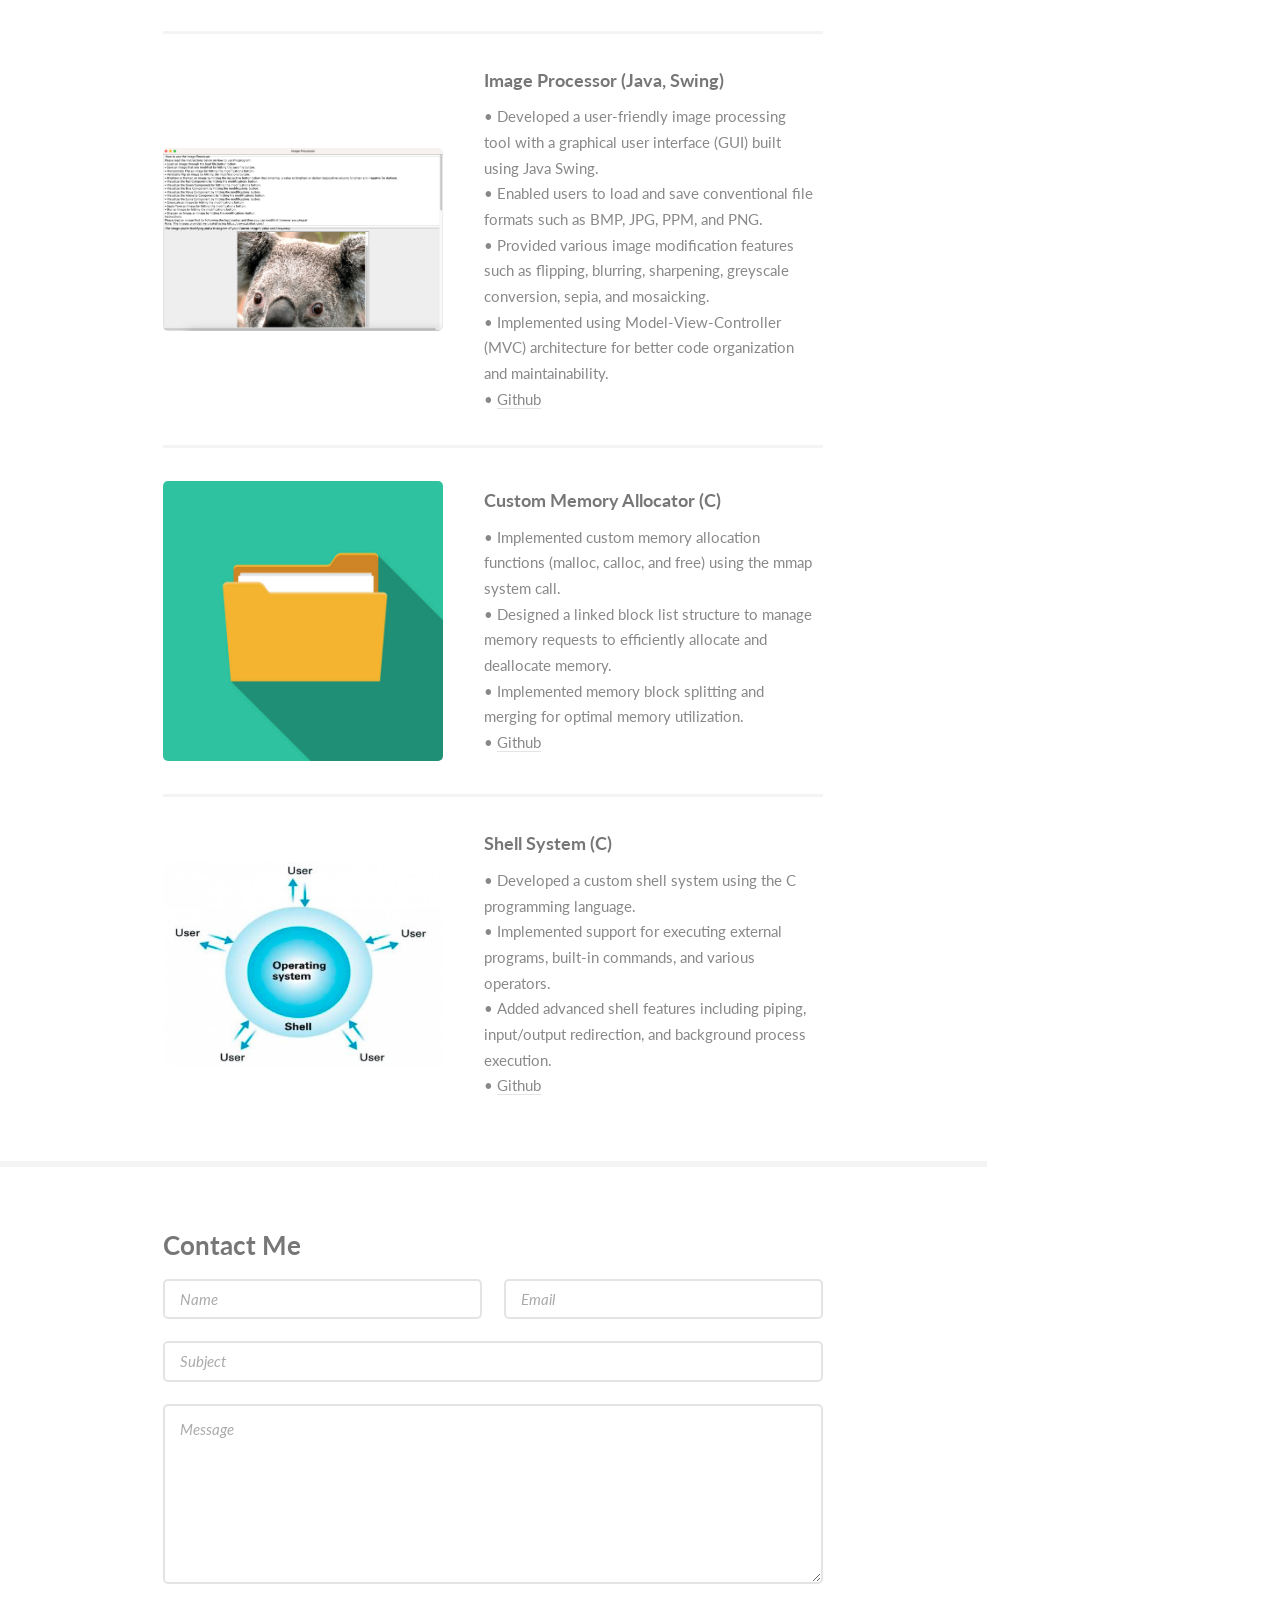
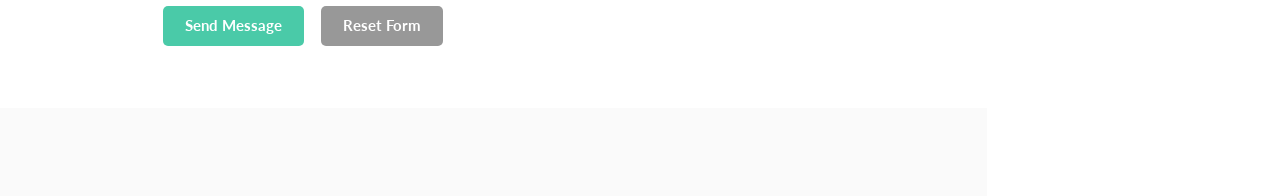
==== commit 1d3d6532: "4/19" ====
--- a/index.html
+++ b/index.html
@@ -18,7 +18,7 @@
 				<header>
 					<span class="image avatar"><img src="images/yxh1.jpg" alt="" /></span>
 					<h1 id="logo"><a href="https://github.com/killua-y">Xinghan Yan</a></h1>
-					<p>Computer Science student at Northeastern University</p>
+					<p>Software Development Engineer</p>
 				</header>
 				<nav id="nav">
 					<ul>
@@ -31,8 +31,9 @@
 				<footer>
 					<ul class="icons">
 						<li><a href="https://github.com/killua-y" class="icon brands fa-github"><span class="label">Github</span></a></li>
-						<li><a href="https://linkedin.com/in/xinghan-yan" class="icon brands fa-linkedin"><span class="label">Github</span></a></li>
-						<li><a href="mailto:yan.xingh@northeastern.edu" class="icon solid fa-envelope"><span class="label">Email</span></a></li>
+						<li><a href="https://linkedin.com/in/xinghan-yan" class="icon brands fa-linkedin"><span class="label">LinkedIn</span></a></li>
+						<li><a href="mailto:xinghan152@gmail.com" class="icon solid fa-envelope"><span class="label">Email</span></a></li>
+						<li><a href="tel:+8574249878" class="icon solid fa-phone"><span class="label">Phone</span></a></li>
 					</ul>
 				</footer>
 			</section>
@@ -51,12 +52,12 @@
 								<div class="container">
 									<header class="major">
 										<h2>Xinghan Yan</h2>
-										<p>Hi, I’m a hobbyist game designer and developer.</p>
+										<p>Software Development Engineer with full-stack experience</p>
 									</header>
-									<p>Northeastern Univerisity | major in Computer sciences <br>
-									Realted coursework: Programming Language | Theory of Computation | Game Programming | Algorithms and Data | 
+									<p>Northeastern University | Bachelor of Science in Computer Science | GPA: 3.61/4.0 <br>
+									Related coursework: Programming Language | Theory of Computation | Algorithms and Data | 
 									Object-Oriented design | Computer Systems | Foundations of Data Science | Logic and Computation | 
-									Foundations of Game Design | Mathematics of Data Models </p>
+									Software Engineering | Database Management Systems </p>
 								</div>
 							</section>
 
@@ -67,24 +68,34 @@
 									<h4>Languages:</h4>
 									<ul class="feature-icons">
 										<li class="icon solid fa-code">Java</li>
-										<li class="icon solid fa-code">C#</li>
-										<li class="icon solid fa-code">C</li>
-										<li class="icon solid fa-code">MySQL</li>
 										<li class="icon solid fa-code">Python</li>
-										<li class="icon solid fa-code">Racket</li>
-										<li class="icon solid fa-code">HTML</li>
+										<li class="icon solid fa-code">JavaScript/TypeScript</li>
+										<li class="icon solid fa-code">C/C++</li>
+										<li class="icon solid fa-code">SQL</li>
+										<li class="icon solid fa-code">HTML/CSS</li>
 									</ul>
-									<h4>Software and Technologies:</h4>
+									<h4>Frameworks & Libraries:</h4>
 									<ul class="feature-icons">
-										<li class="icon solid fa-lightbulb">IntelliJ</li>
-										<li class="icon solid fa-lightbulb">Unity</li>
-										<li class="icon solid fa-wrench">Spring Framework</li>
-										<li class="icon solid fa-wrench">Spring Boot</li>
-										<li class="icon solid fa-wrench">GitHub</li>
-										<li class="icon solid fa-wrench">Apollo</li>
-										<li class="icon solid fa-wrench">Gerrit</li>
+										<li class="icon solid fa-lightbulb">Spring Boot</li>
+										<li class="icon solid fa-lightbulb">React</li>
+										<li class="icon solid fa-lightbulb">Node.js</li>
+										<li class="icon solid fa-wrench">Express.js</li>
+										<li class="icon solid fa-wrench">Jest</li>
 										<li class="icon solid fa-wrench">Maven</li>
 									</ul>
+									<h4>Tools & Technologies:</h4>
+									<ul class="feature-icons">
+										<li class="icon solid fa-database">MongoDB</li>
+										<li class="icon solid fa-database">MySQL</li>
+										<li class="icon solid fa-database">Redis</li>
+										<li class="icon solid fa-cloud">AWS</li>
+										<li class="icon solid fa-code-branch">Git</li>
+										<li class="icon solid fa-code-branch">GitHub</li>
+										<li class="icon solid fa-code-branch">Gerrit</li>
+										<li class="icon solid fa-network-wired">RESTful APIs</li>
+										<li class="icon solid fa-network-wired">GraphQL</li>
+										<li class="icon solid fa-network-wired">WebSocket</li>
+									</ul>
 								</div>
 							</section>
 
@@ -94,91 +105,65 @@
 									<h3>Projects </h3>
 									<div class="features">
 										<article>
-											<a href="https://www.youtube.com/watch?v=U4WGpgsR3Kg" class="image"><img src="images/monsterlab.png" alt="" /></a>
-											<div class="inner">
-												<h4>Monster Lab (Unity2D, C#)</h4>
-												<p> &bull; A roguelike card autochess game where players use costs each turn to summon monsters, cast spells, or play item cards to build a strong army.<br />
-													&bull; Players can choose paths on the map, encountering various rooms like battle, events, shops, and treasures.<br />
-													&bull; The game features 50 completely unique cards.<br />
-													&bull; Demonstrated a solid understanding of algorithms and data structures..<br />
-													&bull; <a href="https://github.com/killua-y/MonsterLab" target="_blank">Github</a><br />
-													&bull; <a href="https://kyllua.itch.io/monster-lab" target="_blank">Itch.io</a><br />
-													&bull; <a href="https://www.youtube.com/watch?v=U4WGpgsR3Kg" target="_blank">Video</a></p>
-												</div>
-										</article>
-										<article>
-											<a href="https://www.youtube.com/watch?v=AFM0zsK_Sk8" class="image"><img src="images/BeatBreath.png" alt="" /></a>
-											<div class="inner">
-												<h4>Beat Breath (VR in Unity)</h4>
-												<p> &bull; A VR rhythm-based game integrating an Arduino-powered breath sensor for a unique interactive experience.<br />
-													&bull; Synchronization of gameplay with breath input and music beats.<br />
-													&bull; Immersive VR environment designed for the Oculus Quest.<br />
-													&bull; <a href="https://github.com/killua-y/BreathSensor_Rhythm-basedVRGame" target="_blank">Github</a><br />
-													&bull; <a href="https://www.youtube.com/watch?v=AFM0zsK_Sk8" target="_blank">Video</a></p>
-												</div>
-										</article>
-										<article>
-											<a href="https://steamcommunity.com/sharedfiles/filedetails/?id=3354283356" class="image"><img src="images/MuseumCurator.png" alt="" /></a>
-											<div class="inner">
-												<h4>Museum Curator</h4>
-												<p> &bull; Designed a strategic board game involving resource management and tactical decision-making to outsmart opponents.<br />
-													&bull; Unique gameplay mechanics inspired by economics and market control.<br />
-													&bull; Developed from concept to a playable prototype with positive feedback on balance and innovation.<br />
-													&bull; <a href="https://www.youtube.com/watch?v=peZUJWTJ1Ao" target="_blank">Video</a><br />
-													&bull; <a href="https://steamcommunity.com/sharedfiles/filedetails/?id=3354283356" target="_blank">Steam Workshop</a></p>
-												</div>
-										</article>
-										<article>
-											<a href="https://ldjam.com/events/ludum-dare/56/dawn-of-the-vertebrates" class="image"><img src="images/vertebrates.png" alt="" /></a>
-											<div class="inner">
-												<h4>Dawn of the vertebrates (Unity2d, C#)</h4>
-												<p> &bull; An evolution-themed rpg game created for the Ludum Dare 56 game jam.<br />
-													&bull; Ranked 27th in the Theme category.<br />
-													&bull; Players will take on the role of a soft-bodied worm, starting as a filter feeder and gradually evolving into a vertebrate.<br />
-													&bull; The game features 5 different endings, each explaining the outcomes of various evolutionary paths from deuterostomes to vertebrates.<br />
-													&bull; <a href="https://ldjam.com/events/ludum-dare/56/dawn-of-the-vertebrates" target="_blank">Lundum Dare</a><br />
-													&bull; <a href="https://github.com/killua-y/Ludum-Dare-56" target="_blank">Github</a></p>
-												</div>
-										</article>
-										<article>
-											<a href="https://play.unity.com/en/games/0541b4fc-d776-4451-baaa-1b2fc7319eb4/heavens-patch-13" class="image"><img src="images/Heaven.jpeg" alt="" /></a>
-											<div class="inner">
-												<h4>Heaven's Patch (Unity3D, C#)</h4>
-												<p> &bull; Click the image to play the game!<br />
-													&bull; Self-developed an Unity3D Vampire Survivor Like Game following object-oriented programming principles.<br />
-													&bull; Has refined game mechanics, UI, and player interactions to create a good game play experience.<br />
-													&bull; Implement Algorithm to enhance game mechanics such as k-d tree and behavior trees.<br />
-													&bull; Using good understanding of game UI, physics, shaders, and animations within Unity.</p>
+											<a href="https://cs4530-s25-512.onrender.com/" class="image"><img src="images/huskyflow.png" alt="" /></a>
+											<div class="inner">
+												<h4>HuskyFlow (TypeScript, Node.js, MongoDB, OpenAI API, WebSockets)</h4>
+												<p> &bull; Built the core functionality of a full-stack Q&A platform modeled after Stack Overflow, including user authentication, question/answer posting, commenting, and real-time chat features.<br />
+													&bull; Designed and implemented AI Answer Generation and Content Moderation using OpenAI API.<br />
+													&bull; Implemented Semantic Search and Personalized Recommendations via OpenAI's text-embedding-ada-002 and cosine similarity for enhanced content discovery.<br />
+													&bull; <a href="https://cs4530-s25-512.onrender.com/" target="_blank">Live site</a></p>
+												</div>
+										</article>
+										<article>
+											<a href="https://tangerine-chebakia-20c8bc.netlify.app/#/Kambaz" class="image"><img src="images/kambaz.png" alt="" /></a>
+											<div class="inner">
+												<h4>Kambaz LMS + Pazza Q&A Platform (React, TypeScript, Node.js, MongoDB)</h4>
+												<p> &bull; Built a full-stack Learning Management System (LMS) with user authentication, role-based permissions, and CRUD operations for Courses, Modules, and Assignments.<br />
+													&bull; Designed and integrated Pazza, a Q&A forum featuring course-specific discussions, rich text posts, and threaded answers with visibility controls.<br />
+													&bull; Implemented responsive UI with tab-based navigation, folder filtering, and real-time updates using React hooks and state management.<br />
+													&bull; Created RESTful backend API using Node.js and Express, with MongoDB for data persistence and role-based access control.<br />
+													&bull; <a href="https://tangerine-chebakia-20c8bc.netlify.app/#/Kambaz" target="_blank">Live site</a></p>
+												</div>
+										</article>
+										<article>
+											<a href="https://github.com/killua-y/reliable-transport" class="image"><img src="images/transport.jpg" alt="" /></a>
+											<div class="inner">
+												<h4>Custom Reliable Transport Protocol (Python, UDP, Socket Programming)</h4>
+												<p> &bull; Designed and implemented a custom reliable data transfer protocol over UDP, emulating TCP-like guarantees including in-order delivery, loss recovery, and duplicate suppression.<br />
+													&bull; Engineered sender and receiver programs using raw sockets, supporting end-to-end file transmission across lossy networks with packet loss, duplication, reordering, and delay.<br />
+													&bull; Implemented sliding window protocol, timeout-based retransmission, and acknowledgment tracking, achieving lowest total bytes sent and second fastest transmission time among 73 submissions.<br />
+													&bull; <a href="https://github.com/killua-y/reliable-transport" target="_blank">Github</a></p>
 												</div>
 										</article>
 										<article>
 											<a href="https://github.com/killua-y/Image-processor" class="image"><img src="images/imageProcessor.png" alt="" /></a>
 											<div class="inner">
-												<h4>Image processor (Java)</h4>
-												<p> &bull; Click the image to view the project's GitHub page. <br />
-													&bull; Developed a user-friendly image processing tool with a graphical user interface (GUI) built using Java Swing.<br />
+												<h4>Image Processor (Java, Swing)</h4>
+												<p> &bull; Developed a user-friendly image processing tool with a graphical user interface (GUI) built using Java Swing.<br />
 													&bull; Enabled users to load and save conventional file formats such as BMP, JPG, PPM, and PNG.<br />
-													&bull; Provided various image modification features such as flipping (horizontally and vertically), blurring, sharpening, greyscale conversion, sepia, mosaicking, and others.<br />
-													&bull; Adhered to the Model-View-Controller (MVC) architecture, which separates the program into three distinct components: the model, view, and controller, promoting cohesion and maintainability of the code.</p>
+													&bull; Provided various image modification features such as flipping, blurring, sharpening, greyscale conversion, sepia, and mosaicking.<br />
+													&bull; Implemented using Model-View-Controller (MVC) architecture for better code organization and maintainability.<br />
+													&bull; <a href="https://github.com/killua-y/Image-processor" target="_blank">Github</a></p>
 												</div>
 										</article>
 										<article>
 											<a href="https://github.com/killua-y/mymalloc" class="image"><img src="images/file.jpg" alt="" /></a>
 											<div class="inner">
-												<h4>Mymalloc (C)</h4>
+												<h4>Custom Memory Allocator (C)</h4>
 												<p>&bull; Implemented custom memory allocation functions (malloc, calloc, and free) using the mmap system call.<br />
 													&bull; Designed a linked block list structure to manage memory requests to efficiently allocate and deallocate memory.<br />
-													&bull; Mymalloc searches the linked block list for a free block that fits the size requested by the user. If the free block is larger than the size requested. The remaining space of that block will be split into a new free blocks. If no block is found, new memory is mapped using mmap according to the size requested. If the size is larger than the page size, the code maps the necessary number of pages.<br />
-													&bull;  Myfree deallocates memory by unmapping blocks larger than the page size using munmap, and merging adjacent free blocks if they are smaller than the page size.</p>
+													&bull; Implemented memory block splitting and merging for optimal memory utilization.<br />
+													&bull; <a href="https://github.com/killua-y/mymalloc" target="_blank">Github</a></p>
 												</div>
 										</article>
 										<article>
 											<a href="https://github.com/killua-y/shell-system" class="image"><img src="images/shell.jpg" alt="" /></a>
 											<div class="inner">
-												<h4>Shell system (C)</h4>
+												<h4>Shell System (C)</h4>
 												<p>&bull; Developed a custom shell system using the C programming language.<br />
-												&bull; The shell system is capable of executing external programs, built-in commands, and supporting various operators.<br />
-												&bull; Implemented support for advanced shell features, including piping, redirecting input, and redirecting output.</p>
+												&bull; Implemented support for executing external programs, built-in commands, and various operators.<br />
+												&bull; Added advanced shell features including piping, input/output redirection, and background process execution.<br />
+												&bull; <a href="https://github.com/killua-y/shell-system" target="_blank">Github</a></p>
 											</div>
 										</article>
 									</div>
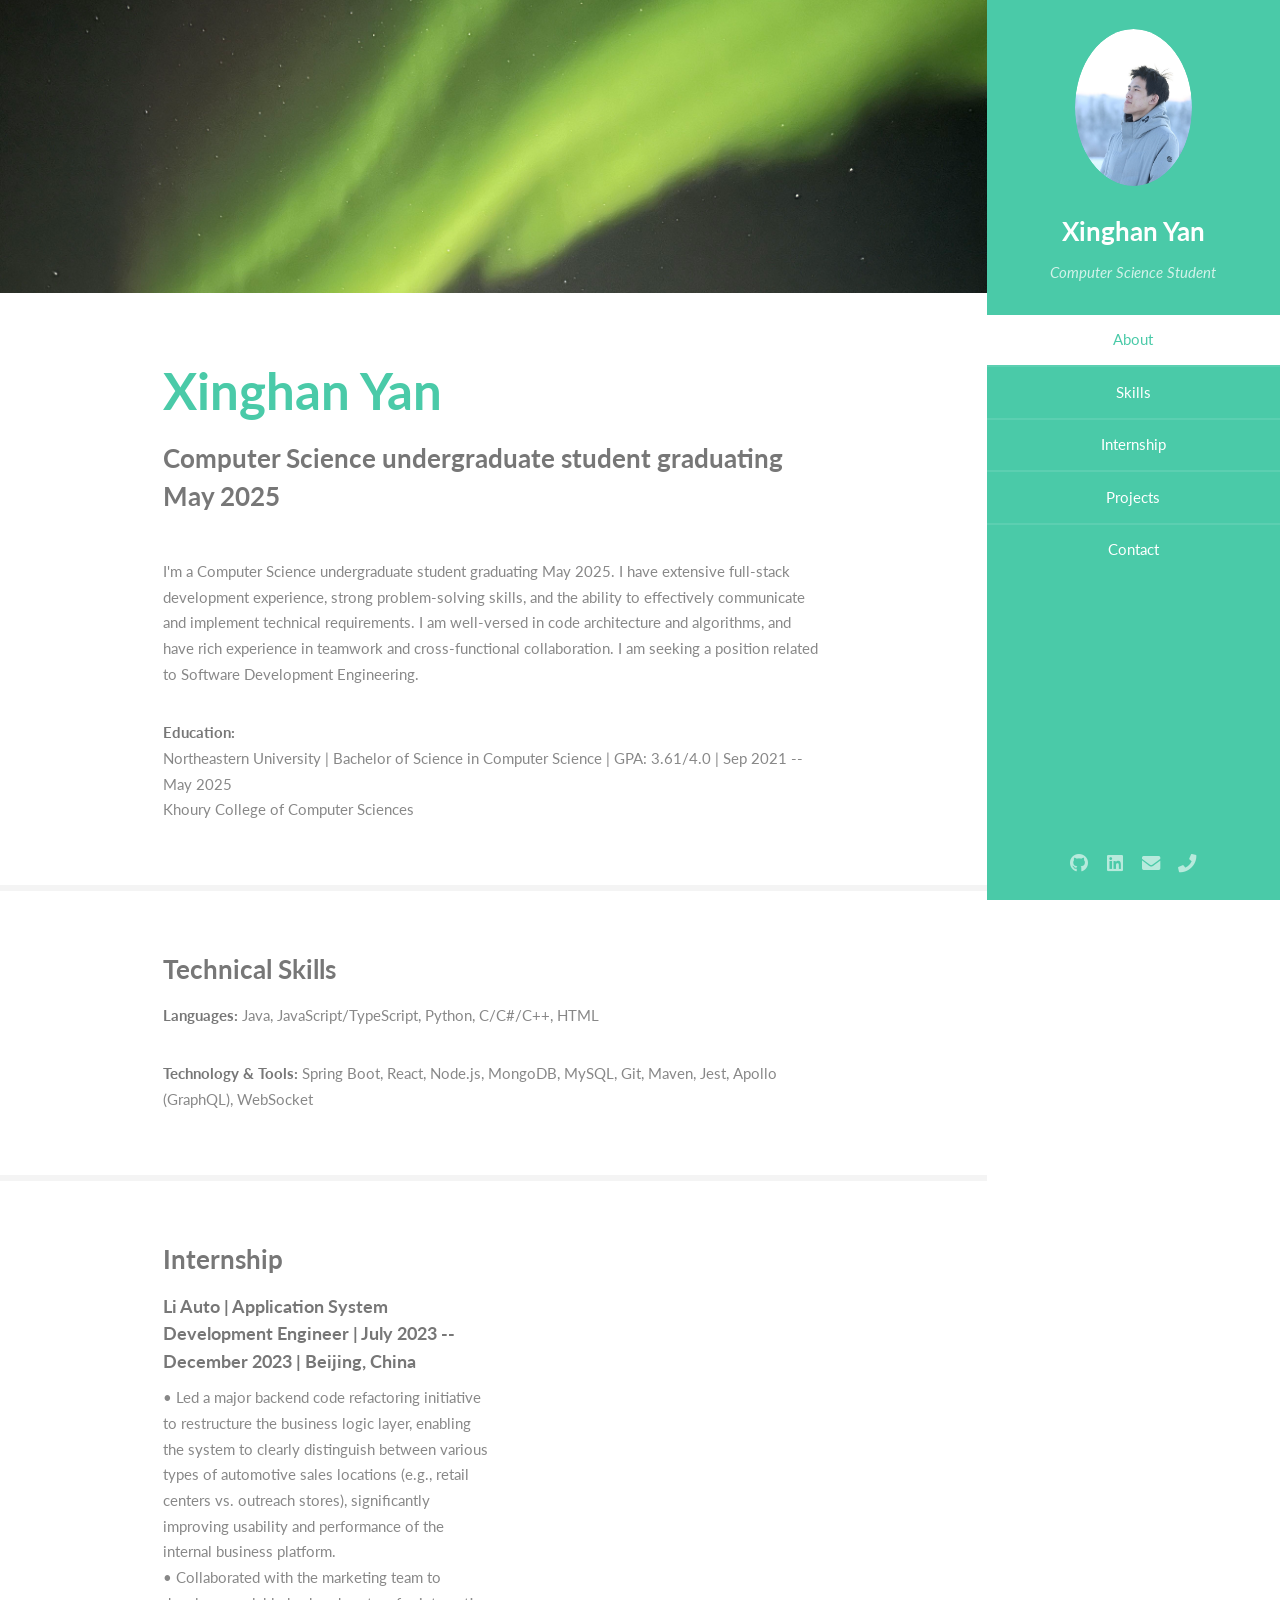
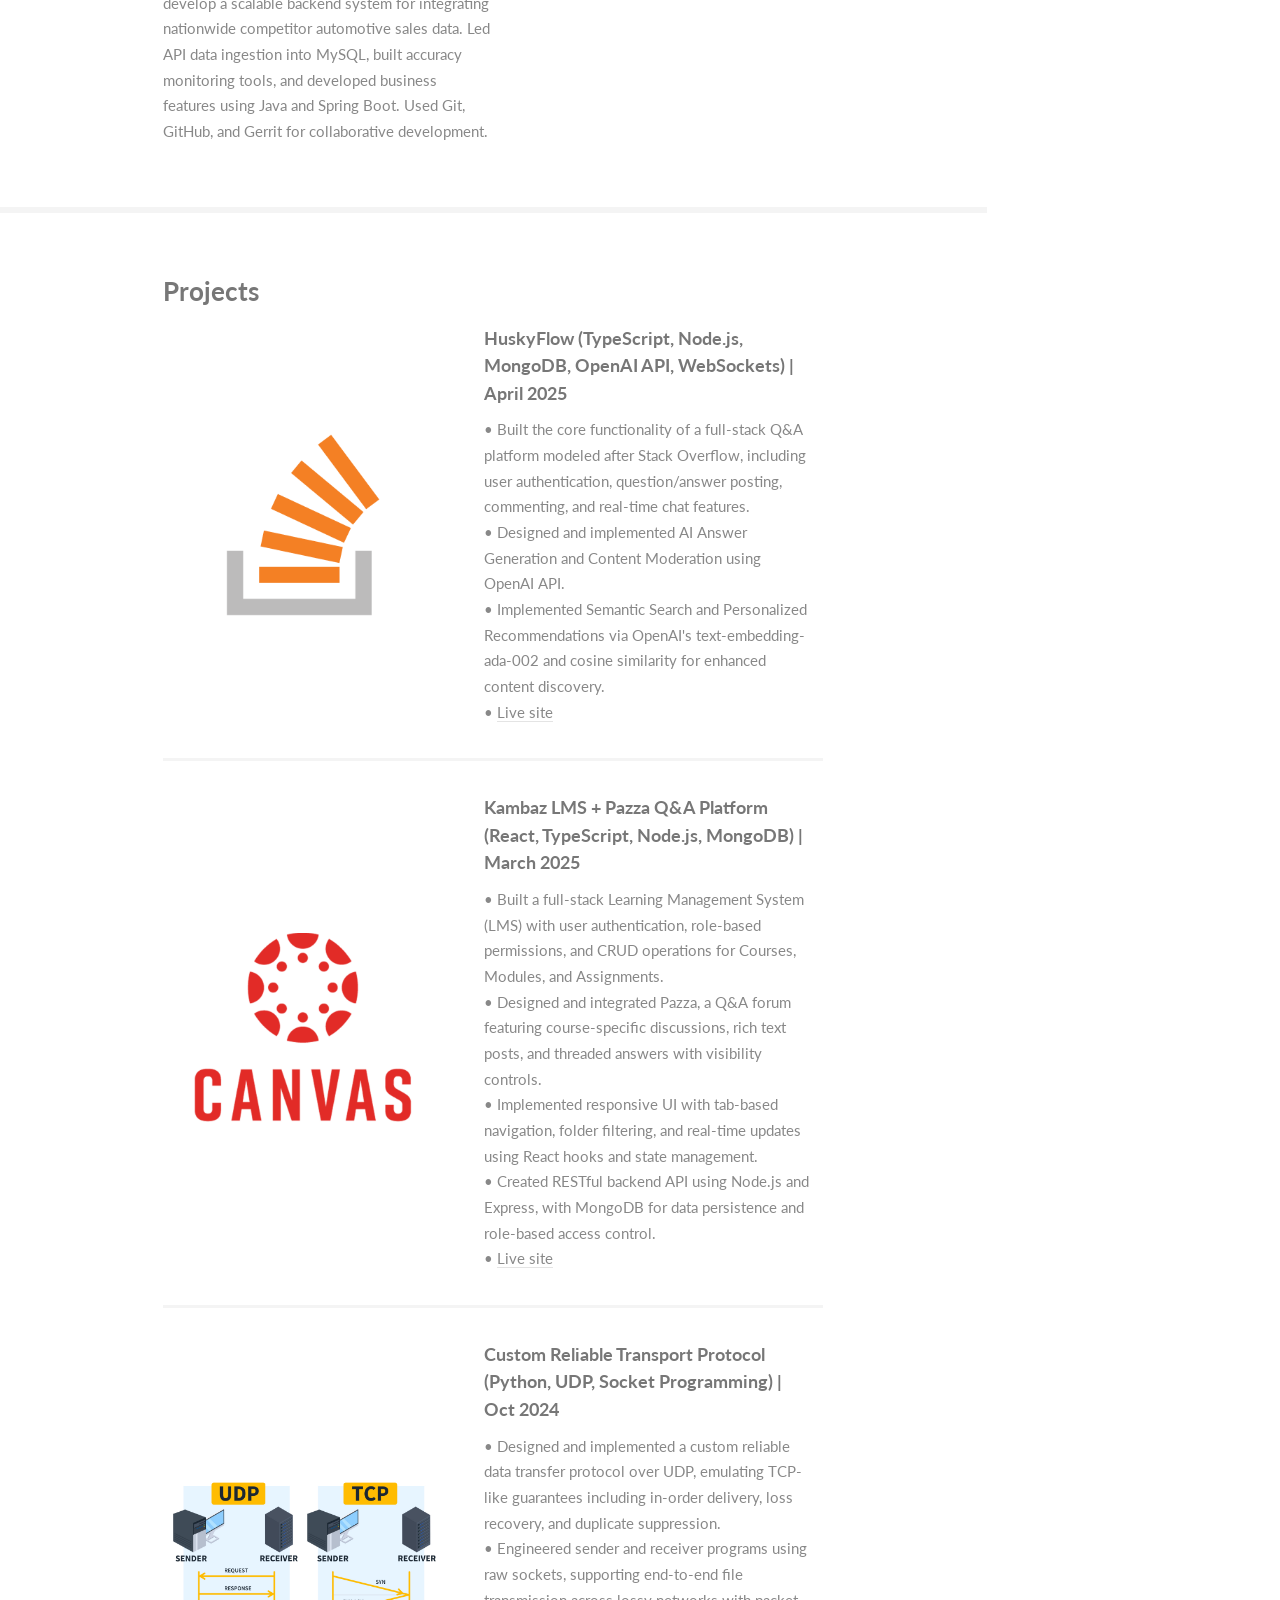
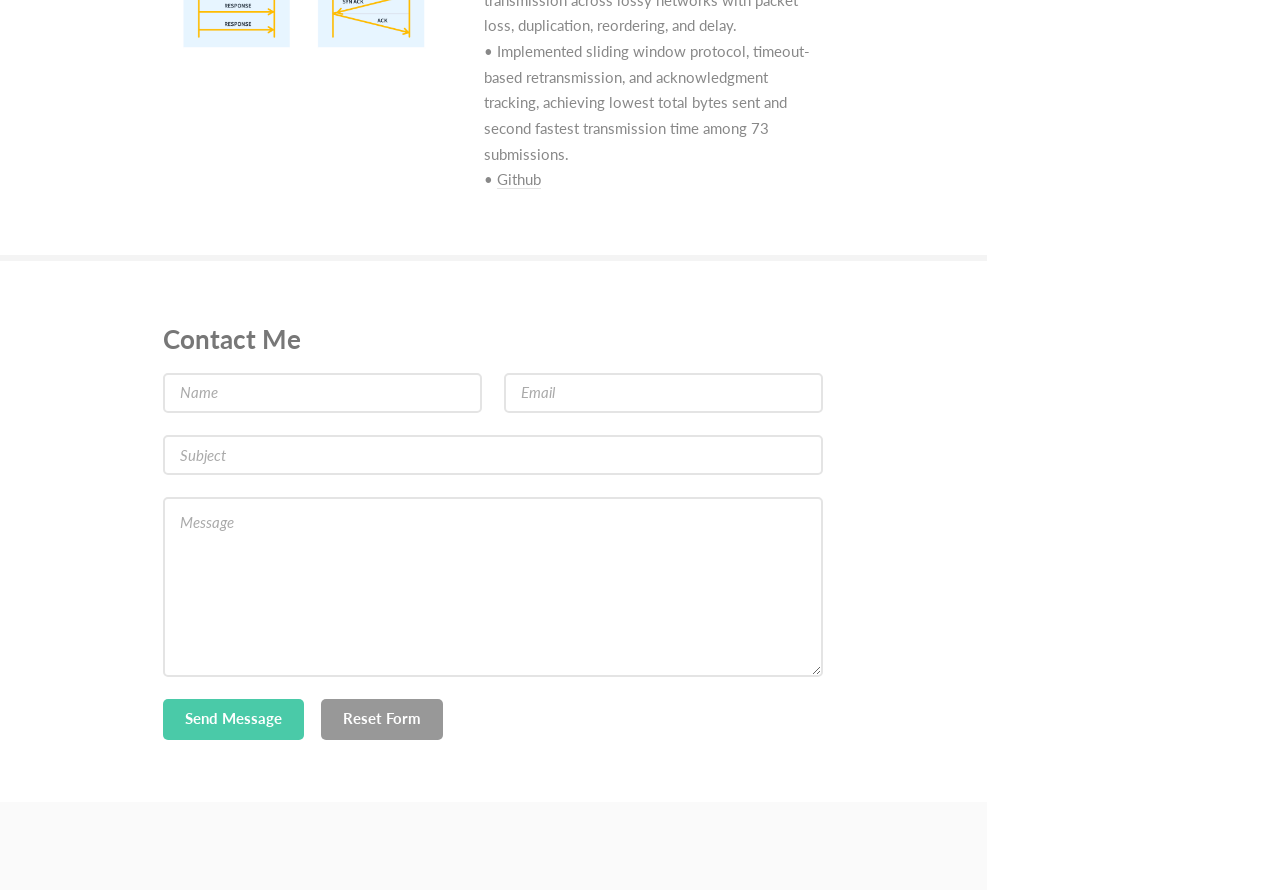
==== commit 736d7b10: "9/19" ====
--- a/index.html
+++ b/index.html
@@ -18,14 +18,15 @@
 				<header>
 					<span class="image avatar"><img src="images/yxh1.jpg" alt="" /></span>
 					<h1 id="logo"><a href="https://github.com/killua-y">Xinghan Yan</a></h1>
-					<p>Software Development Engineer</p>
+					<p>Computer Science Student</p>
 				</header>
 				<nav id="nav">
 					<ul>
 						<li><a href="#one" class="active">About</a></li>
 						<li><a href="#two">Skills</a></li>
-						<li><a href="#three">Projects</a></li>
-						<li><a href="#four">Contact</a></li>
+						<li><a href="#three">Internship</a></li>
+						<li><a href="#four">Projects</a></li>
+						<li><a href="#five">Contact</a></li>
 					</ul>
 				</nav>
 				<footer>
@@ -52,62 +53,49 @@
 								<div class="container">
 									<header class="major">
 										<h2>Xinghan Yan</h2>
-										<p>Software Development Engineer with full-stack experience</p>
+										<p>Computer Science undergraduate student graduating May 2025</p>
 									</header>
-									<p>Northeastern University | Bachelor of Science in Computer Science | GPA: 3.61/4.0 <br>
-									Related coursework: Programming Language | Theory of Computation | Algorithms and Data | 
-									Object-Oriented design | Computer Systems | Foundations of Data Science | Logic and Computation | 
-									Software Engineering | Database Management Systems </p>
+									<p>I'm a Computer Science undergraduate student graduating May 2025. I have extensive full-stack development experience, strong problem-solving skills, and the ability to effectively communicate and implement technical requirements. I am well-versed in code architecture and algorithms, and have rich experience in teamwork and cross-functional collaboration. I am seeking a position related to Software Development Engineering.</p>
+									<p><strong>Education:</strong><br>
+									Northeastern University | Bachelor of Science in Computer Science | GPA: 3.61/4.0 | Sep 2021 -- May 2025<br>
+									Khoury College of Computer Sciences</p>
 								</div>
 							</section>
 
 						<!-- Two -->
 							<section id="two">
 								<div class="container">
-									<h3>Skills</h3>
-									<h4>Languages:</h4>
-									<ul class="feature-icons">
-										<li class="icon solid fa-code">Java</li>
-										<li class="icon solid fa-code">Python</li>
-										<li class="icon solid fa-code">JavaScript/TypeScript</li>
-										<li class="icon solid fa-code">C/C++</li>
-										<li class="icon solid fa-code">SQL</li>
-										<li class="icon solid fa-code">HTML/CSS</li>
-									</ul>
-									<h4>Frameworks & Libraries:</h4>
-									<ul class="feature-icons">
-										<li class="icon solid fa-lightbulb">Spring Boot</li>
-										<li class="icon solid fa-lightbulb">React</li>
-										<li class="icon solid fa-lightbulb">Node.js</li>
-										<li class="icon solid fa-wrench">Express.js</li>
-										<li class="icon solid fa-wrench">Jest</li>
-										<li class="icon solid fa-wrench">Maven</li>
-									</ul>
-									<h4>Tools & Technologies:</h4>
-									<ul class="feature-icons">
-										<li class="icon solid fa-database">MongoDB</li>
-										<li class="icon solid fa-database">MySQL</li>
-										<li class="icon solid fa-database">Redis</li>
-										<li class="icon solid fa-cloud">AWS</li>
-										<li class="icon solid fa-code-branch">Git</li>
-										<li class="icon solid fa-code-branch">GitHub</li>
-										<li class="icon solid fa-code-branch">Gerrit</li>
-										<li class="icon solid fa-network-wired">RESTful APIs</li>
-										<li class="icon solid fa-network-wired">GraphQL</li>
-										<li class="icon solid fa-network-wired">WebSocket</li>
-									</ul>
+									<h3>Technical Skills</h3>
+									<p><strong>Languages:</strong> Java, JavaScript/TypeScript, Python, C/C#/C++, HTML</p>
+									<p><strong>Technology & Tools:</strong> Spring Boot, React, Node.js, MongoDB, MySQL, Git, Maven, Jest, Apollo (GraphQL), WebSocket</p>
 								</div>
 							</section>
 
 						<!-- Three -->
 							<section id="three">
 								<div class="container">
+									<h3>Internship</h3>
+									<div class="features">
+										<article>
+											<div class="inner">
+												<h4>Li Auto | Application System Development Engineer | July 2023 -- December 2023 | Beijing, China</h4>
+												<p> &bull; Led a major backend code refactoring initiative to restructure the business logic layer, enabling the system to clearly distinguish between various types of automotive sales locations (e.g., retail centers vs. outreach stores), significantly improving usability and performance of the internal business platform.<br />
+													&bull; Collaborated with the marketing team to develop a scalable backend system for integrating nationwide competitor automotive sales data. Led API data ingestion into MySQL, built accuracy monitoring tools, and developed business features using Java and Spring Boot. Used Git, GitHub, and Gerrit for collaborative development.</p>
+											</div>
+										</article>
+									</div>
+								</div>
+							</section>
+
+						<!-- Four -->
+							<section id="four">
+								<div class="container">
 									<h3>Projects </h3>
 									<div class="features">
 										<article>
 											<a href="https://cs4530-s25-512.onrender.com/" class="image"><img src="images/huskyflow.png" alt="" /></a>
 											<div class="inner">
-												<h4>HuskyFlow (TypeScript, Node.js, MongoDB, OpenAI API, WebSockets)</h4>
+												<h4>HuskyFlow (TypeScript, Node.js, MongoDB, OpenAI API, WebSockets) | April 2025</h4>
 												<p> &bull; Built the core functionality of a full-stack Q&A platform modeled after Stack Overflow, including user authentication, question/answer posting, commenting, and real-time chat features.<br />
 													&bull; Designed and implemented AI Answer Generation and Content Moderation using OpenAI API.<br />
 													&bull; Implemented Semantic Search and Personalized Recommendations via OpenAI's text-embedding-ada-002 and cosine similarity for enhanced content discovery.<br />
@@ -117,7 +105,7 @@
 										<article>
 											<a href="https://tangerine-chebakia-20c8bc.netlify.app/#/Kambaz" class="image"><img src="images/kambaz.png" alt="" /></a>
 											<div class="inner">
-												<h4>Kambaz LMS + Pazza Q&A Platform (React, TypeScript, Node.js, MongoDB)</h4>
+												<h4>Kambaz LMS + Pazza Q&A Platform (React, TypeScript, Node.js, MongoDB) | March 2025</h4>
 												<p> &bull; Built a full-stack Learning Management System (LMS) with user authentication, role-based permissions, and CRUD operations for Courses, Modules, and Assignments.<br />
 													&bull; Designed and integrated Pazza, a Q&A forum featuring course-specific discussions, rich text posts, and threaded answers with visibility controls.<br />
 													&bull; Implemented responsive UI with tab-based navigation, folder filtering, and real-time updates using React hooks and state management.<br />
@@ -128,50 +116,19 @@
 										<article>
 											<a href="https://github.com/killua-y/reliable-transport" class="image"><img src="images/transport.jpg" alt="" /></a>
 											<div class="inner">
-												<h4>Custom Reliable Transport Protocol (Python, UDP, Socket Programming)</h4>
+												<h4>Custom Reliable Transport Protocol (Python, UDP, Socket Programming) | Oct 2024</h4>
 												<p> &bull; Designed and implemented a custom reliable data transfer protocol over UDP, emulating TCP-like guarantees including in-order delivery, loss recovery, and duplicate suppression.<br />
 													&bull; Engineered sender and receiver programs using raw sockets, supporting end-to-end file transmission across lossy networks with packet loss, duplication, reordering, and delay.<br />
 													&bull; Implemented sliding window protocol, timeout-based retransmission, and acknowledgment tracking, achieving lowest total bytes sent and second fastest transmission time among 73 submissions.<br />
 													&bull; <a href="https://github.com/killua-y/reliable-transport" target="_blank">Github</a></p>
 												</div>
 										</article>
-										<article>
-											<a href="https://github.com/killua-y/Image-processor" class="image"><img src="images/imageProcessor.png" alt="" /></a>
-											<div class="inner">
-												<h4>Image Processor (Java, Swing)</h4>
-												<p> &bull; Developed a user-friendly image processing tool with a graphical user interface (GUI) built using Java Swing.<br />
-													&bull; Enabled users to load and save conventional file formats such as BMP, JPG, PPM, and PNG.<br />
-													&bull; Provided various image modification features such as flipping, blurring, sharpening, greyscale conversion, sepia, and mosaicking.<br />
-													&bull; Implemented using Model-View-Controller (MVC) architecture for better code organization and maintainability.<br />
-													&bull; <a href="https://github.com/killua-y/Image-processor" target="_blank">Github</a></p>
-												</div>
-										</article>
-										<article>
-											<a href="https://github.com/killua-y/mymalloc" class="image"><img src="images/file.jpg" alt="" /></a>
-											<div class="inner">
-												<h4>Custom Memory Allocator (C)</h4>
-												<p>&bull; Implemented custom memory allocation functions (malloc, calloc, and free) using the mmap system call.<br />
-													&bull; Designed a linked block list structure to manage memory requests to efficiently allocate and deallocate memory.<br />
-													&bull; Implemented memory block splitting and merging for optimal memory utilization.<br />
-													&bull; <a href="https://github.com/killua-y/mymalloc" target="_blank">Github</a></p>
-												</div>
-										</article>
-										<article>
-											<a href="https://github.com/killua-y/shell-system" class="image"><img src="images/shell.jpg" alt="" /></a>
-											<div class="inner">
-												<h4>Shell System (C)</h4>
-												<p>&bull; Developed a custom shell system using the C programming language.<br />
-												&bull; Implemented support for executing external programs, built-in commands, and various operators.<br />
-												&bull; Added advanced shell features including piping, input/output redirection, and background process execution.<br />
-												&bull; <a href="https://github.com/killua-y/shell-system" target="_blank">Github</a></p>
-											</div>
-										</article>
 									</div>
 								</div>
 							</section>
 
-						<!-- Four -->
-							<section id="four">
+						<!-- Five -->
+							<section id="five">
 								<div class="container">
 									<h3>Contact Me</h3>
 									<form 
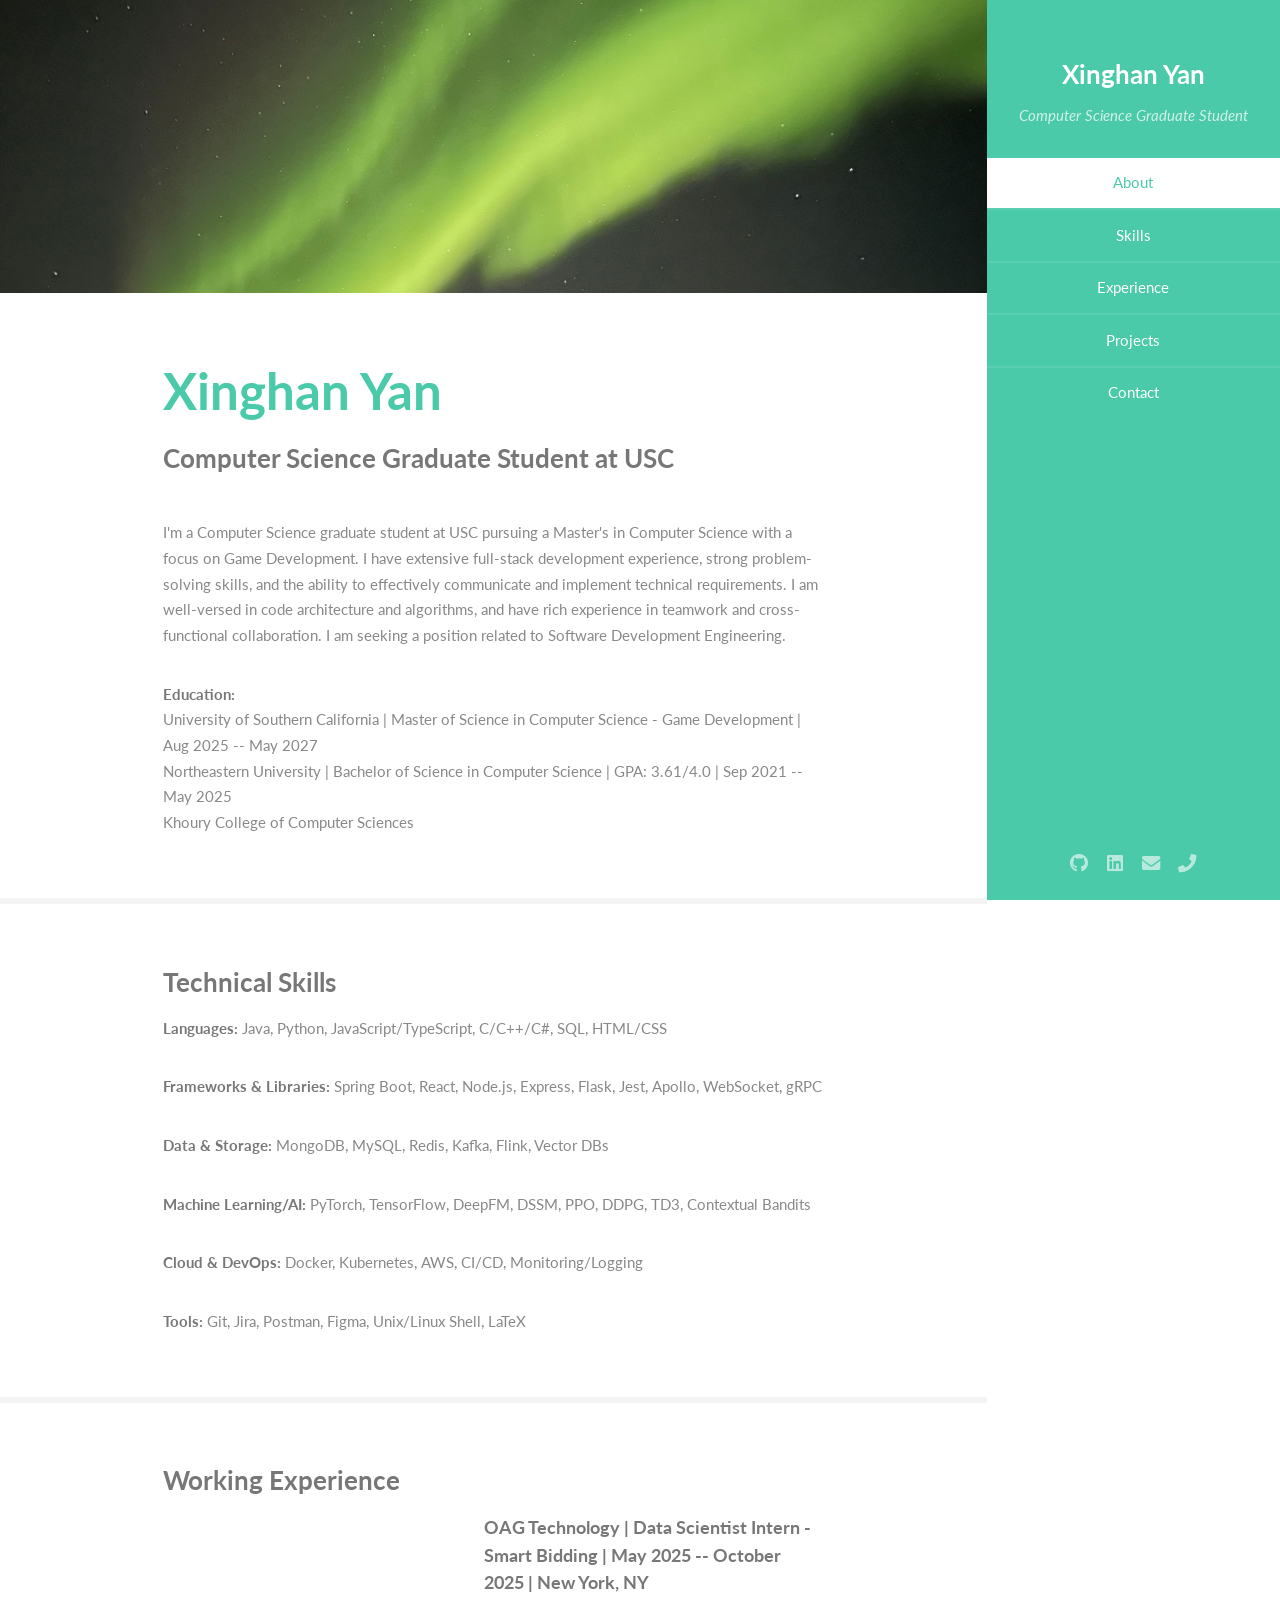
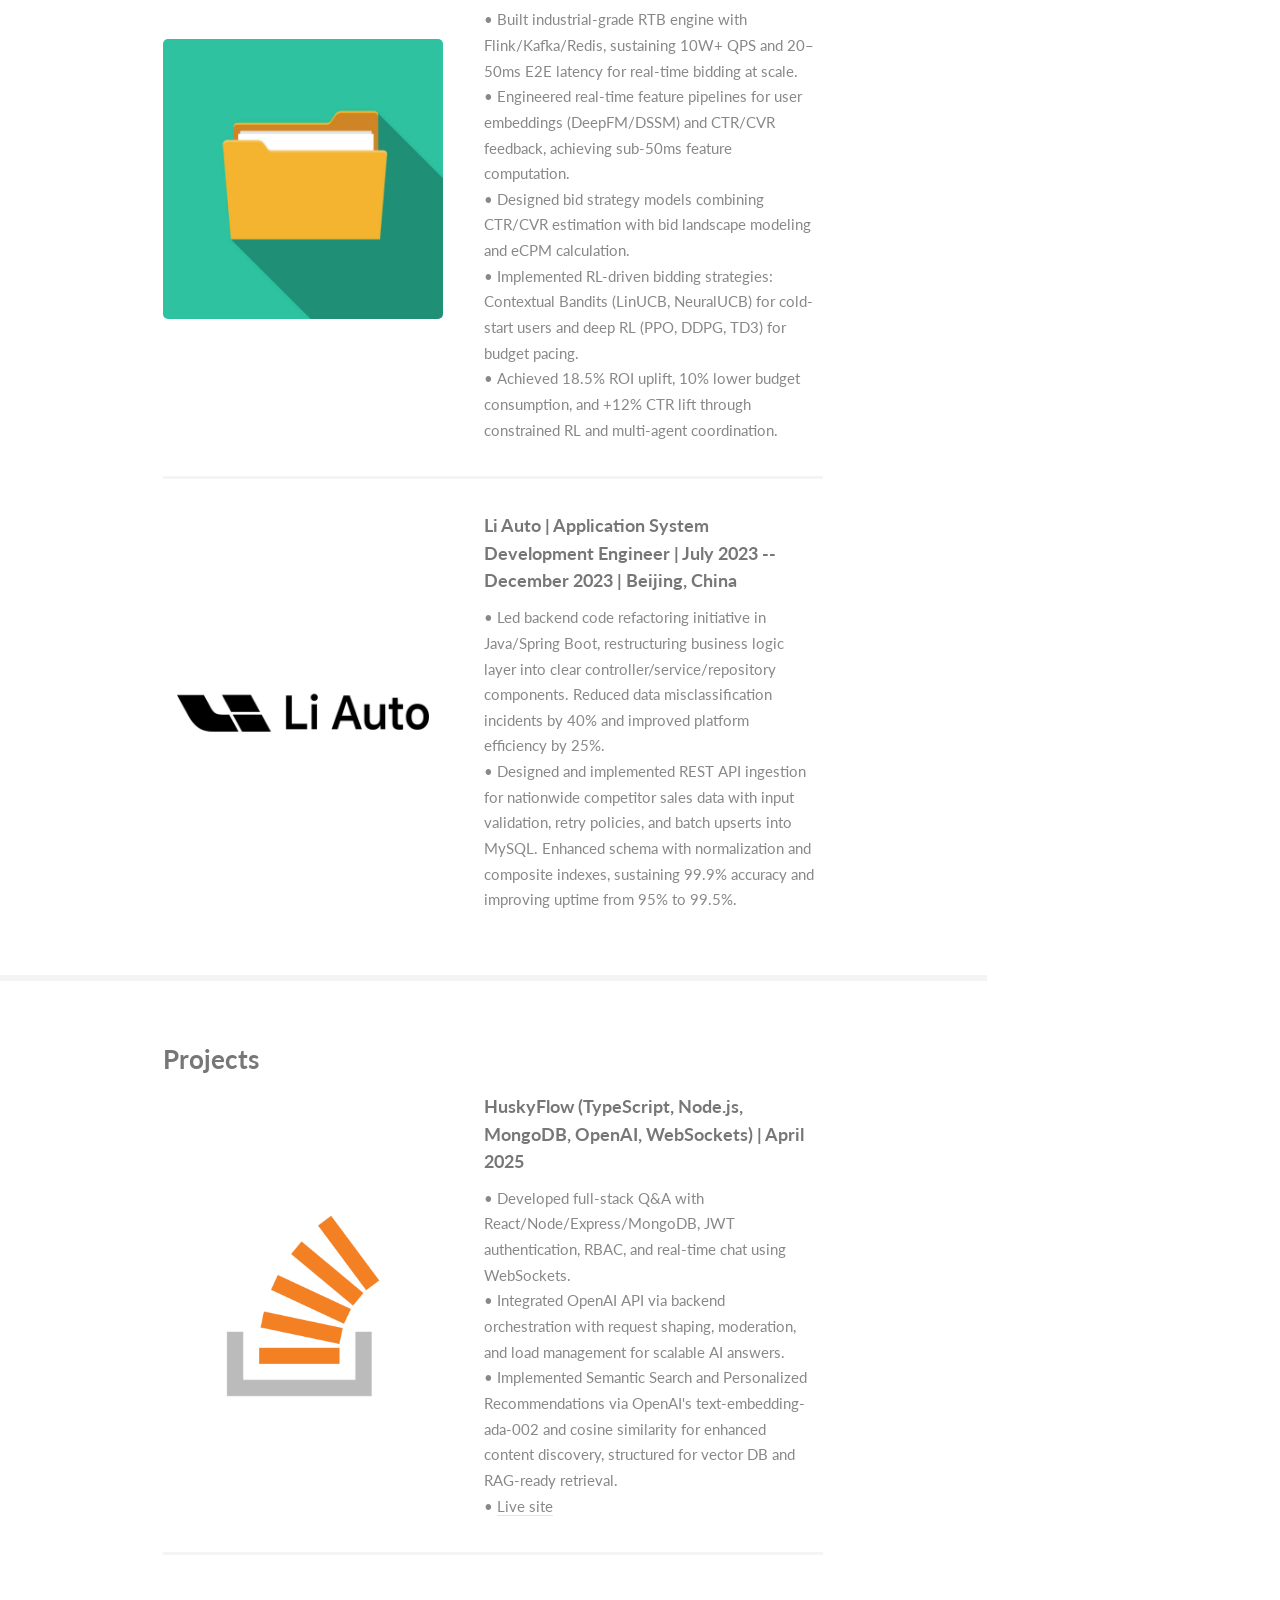
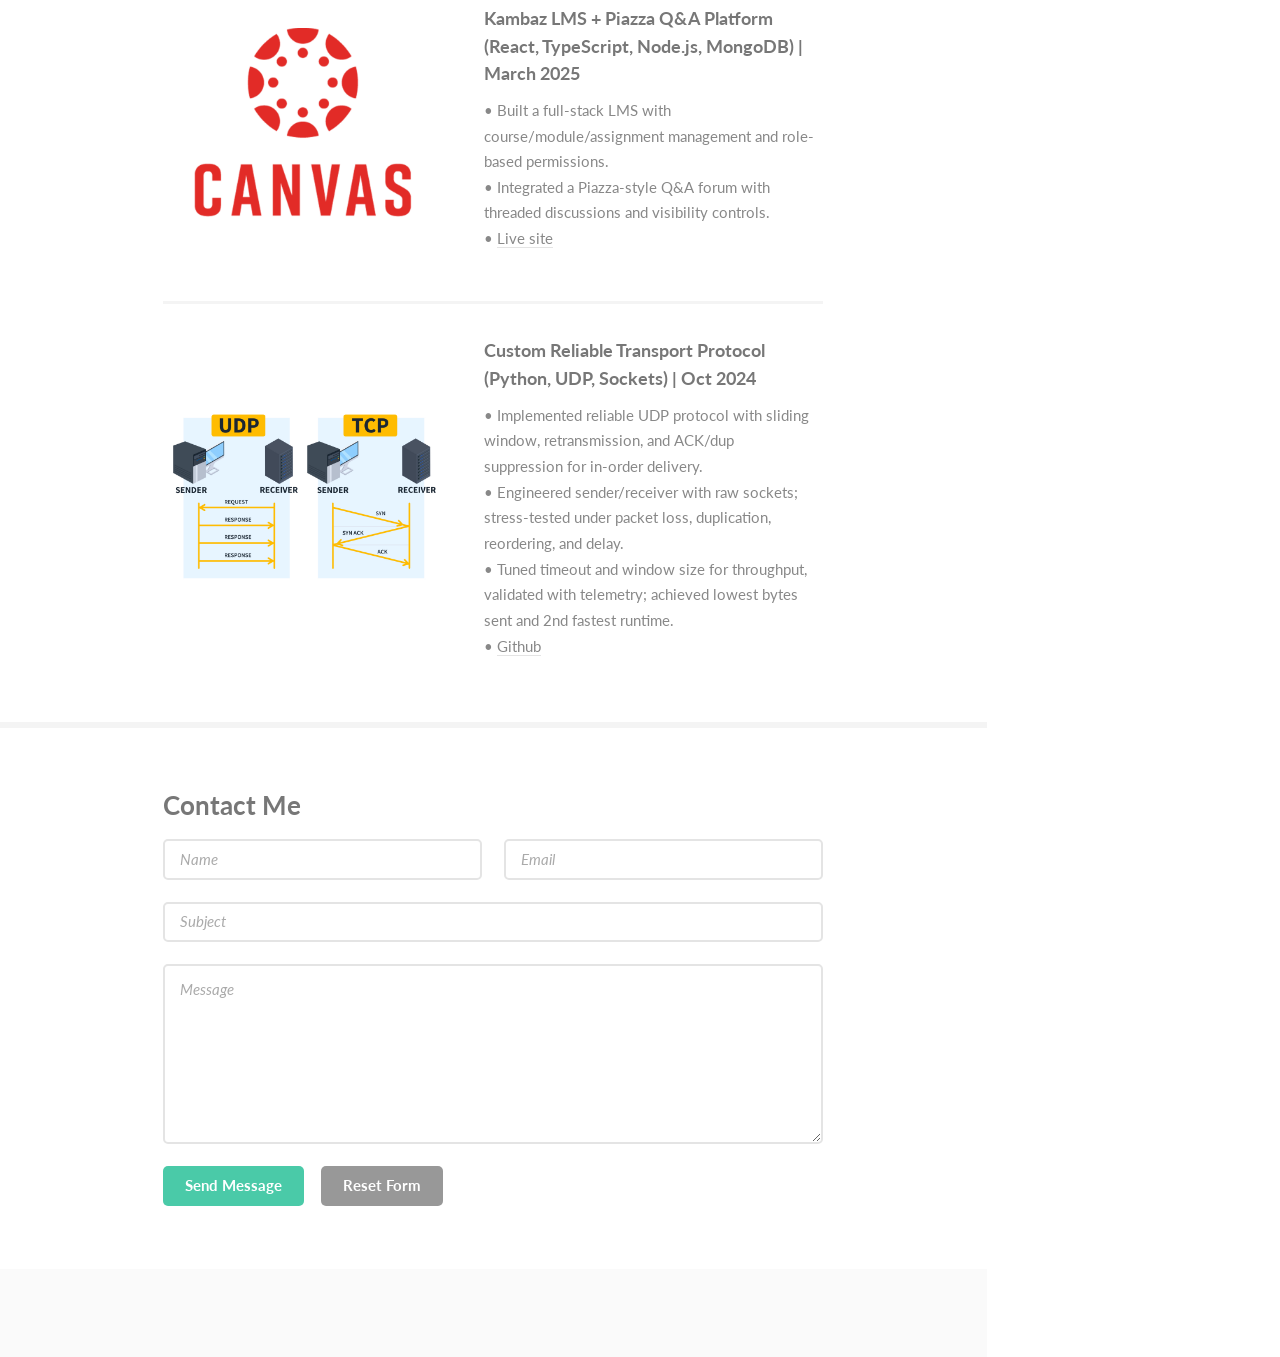
==== commit 8c415cf2: "9/19" ====
--- a/index.html
+++ b/index.html
@@ -16,15 +16,15 @@
 		<!-- Header -->
 			<section id="header">
 				<header>
-					<span class="image avatar"><img src="images/yxh1.jpg" alt="" /></span>
+					<span class="image avatar"><img src="images/yxh.JPG" alt="" /></span>
 					<h1 id="logo"><a href="https://github.com/killua-y">Xinghan Yan</a></h1>
-					<p>Computer Science Student</p>
+					<p>Computer Science Graduate Student</p>
 				</header>
 				<nav id="nav">
 					<ul>
 						<li><a href="#one" class="active">About</a></li>
 						<li><a href="#two">Skills</a></li>
-						<li><a href="#three">Internship</a></li>
+						<li><a href="#three">Experience</a></li>
 						<li><a href="#four">Projects</a></li>
 						<li><a href="#five">Contact</a></li>
 					</ul>
@@ -33,7 +33,7 @@
 					<ul class="icons">
 						<li><a href="https://github.com/killua-y" class="icon brands fa-github"><span class="label">Github</span></a></li>
 						<li><a href="https://linkedin.com/in/xinghan-yan" class="icon brands fa-linkedin"><span class="label">LinkedIn</span></a></li>
-						<li><a href="mailto:xinghan152@gmail.com" class="icon solid fa-envelope"><span class="label">Email</span></a></li>
+						<li><a href="mailto:yanxinghan1@gmail.com" class="icon solid fa-envelope"><span class="label">Email</span></a></li>
 						<li><a href="tel:+8574249878" class="icon solid fa-phone"><span class="label">Phone</span></a></li>
 					</ul>
 				</footer>
@@ -53,10 +53,11 @@
 								<div class="container">
 									<header class="major">
 										<h2>Xinghan Yan</h2>
-										<p>Computer Science undergraduate student graduating May 2025</p>
+										<p>Computer Science Graduate Student at USC</p>
 									</header>
-									<p>I'm a Computer Science undergraduate student graduating May 2025. I have extensive full-stack development experience, strong problem-solving skills, and the ability to effectively communicate and implement technical requirements. I am well-versed in code architecture and algorithms, and have rich experience in teamwork and cross-functional collaboration. I am seeking a position related to Software Development Engineering.</p>
+									<p>I'm a Computer Science graduate student at USC pursuing a Master's in Computer Science with a focus on Game Development. I have extensive full-stack development experience, strong problem-solving skills, and the ability to effectively communicate and implement technical requirements. I am well-versed in code architecture and algorithms, and have rich experience in teamwork and cross-functional collaboration. I am seeking a position related to Software Development Engineering.</p>
 									<p><strong>Education:</strong><br>
+									University of Southern California | Master of Science in Computer Science - Game Development | Aug 2025 -- May 2027<br>
 									Northeastern University | Bachelor of Science in Computer Science | GPA: 3.61/4.0 | Sep 2021 -- May 2025<br>
 									Khoury College of Computer Sciences</p>
 								</div>
@@ -66,21 +67,37 @@
 							<section id="two">
 								<div class="container">
 									<h3>Technical Skills</h3>
-									<p><strong>Languages:</strong> Java, JavaScript/TypeScript, Python, C/C#/C++, HTML</p>
-									<p><strong>Technology & Tools:</strong> Spring Boot, React, Node.js, MongoDB, MySQL, Git, Maven, Jest, Apollo (GraphQL), WebSocket</p>
+									<p><strong>Languages:</strong> Java, Python, JavaScript/TypeScript, C/C++/C#, SQL, HTML/CSS</p>
+									<p><strong>Frameworks & Libraries:</strong> Spring Boot, React, Node.js, Express, Flask, Jest, Apollo, WebSocket, gRPC</p>
+									<p><strong>Data & Storage:</strong> MongoDB, MySQL, Redis, Kafka, Flink, Vector DBs</p>
+									<p><strong>Machine Learning/AI:</strong> PyTorch, TensorFlow, DeepFM, DSSM, PPO, DDPG, TD3, Contextual Bandits</p>
+									<p><strong>Cloud & DevOps:</strong> Docker, Kubernetes, AWS, CI/CD, Monitoring/Logging</p>
+									<p><strong>Tools:</strong> Git, Jira, Postman, Figma, Unix/Linux Shell, LaTeX</p>
 								</div>
 							</section>
 
 						<!-- Three -->
 							<section id="three">
 								<div class="container">
-									<h3>Internship</h3>
+									<h3>Working Experience</h3>
 									<div class="features">
 										<article>
+											<a href="#" class="image"><img src="images/file.jpg" alt="OAG Technology" /></a>
+											<div class="inner">
+												<h4>OAG Technology | Data Scientist Intern - Smart Bidding | May 2025 -- October 2025 | New York, NY</h4>
+												<p> &bull; Built industrial-grade RTB engine with Flink/Kafka/Redis, sustaining 10W+ QPS and 20–50ms E2E latency for real-time bidding at scale.<br />
+													&bull; Engineered real-time feature pipelines for user embeddings (DeepFM/DSSM) and CTR/CVR feedback, achieving sub-50ms feature computation.<br />
+													&bull; Designed bid strategy models combining CTR/CVR estimation with bid landscape modeling and eCPM calculation.<br />
+													&bull; Implemented RL-driven bidding strategies: Contextual Bandits (LinUCB, NeuralUCB) for cold-start users and deep RL (PPO, DDPG, TD3) for budget pacing.<br />
+													&bull; Achieved 18.5% ROI uplift, 10% lower budget consumption, and +12% CTR lift through constrained RL and multi-agent coordination.</p>
+											</div>
+										</article>
+										<article>
+											<a href="#" class="image"><img src="images/LiAuto.png" alt="Li Auto" /></a>
 											<div class="inner">
 												<h4>Li Auto | Application System Development Engineer | July 2023 -- December 2023 | Beijing, China</h4>
-												<p> &bull; Led a major backend code refactoring initiative to restructure the business logic layer, enabling the system to clearly distinguish between various types of automotive sales locations (e.g., retail centers vs. outreach stores), significantly improving usability and performance of the internal business platform.<br />
-													&bull; Collaborated with the marketing team to develop a scalable backend system for integrating nationwide competitor automotive sales data. Led API data ingestion into MySQL, built accuracy monitoring tools, and developed business features using Java and Spring Boot. Used Git, GitHub, and Gerrit for collaborative development.</p>
+												<p> &bull; Led backend code refactoring initiative in Java/Spring Boot, restructuring business logic layer into clear controller/service/repository components. Reduced data misclassification incidents by 40% and improved platform efficiency by 25%.<br />
+													&bull; Designed and implemented REST API ingestion for nationwide competitor sales data with input validation, retry policies, and batch upserts into MySQL. Enhanced schema with normalization and composite indexes, sustaining 99.9% accuracy and improving uptime from 95% to 99.5%.</p>
 											</div>
 										</article>
 									</div>
@@ -95,31 +112,29 @@
 										<article>
 											<a href="https://cs4530-s25-512.onrender.com/" class="image"><img src="images/huskyflow.png" alt="" /></a>
 											<div class="inner">
-												<h4>HuskyFlow (TypeScript, Node.js, MongoDB, OpenAI API, WebSockets) | April 2025</h4>
-												<p> &bull; Built the core functionality of a full-stack Q&A platform modeled after Stack Overflow, including user authentication, question/answer posting, commenting, and real-time chat features.<br />
-													&bull; Designed and implemented AI Answer Generation and Content Moderation using OpenAI API.<br />
-													&bull; Implemented Semantic Search and Personalized Recommendations via OpenAI's text-embedding-ada-002 and cosine similarity for enhanced content discovery.<br />
+												<h4>HuskyFlow (TypeScript, Node.js, MongoDB, OpenAI, WebSockets) | April 2025</h4>
+												<p> &bull; Developed full-stack Q&A with React/Node/Express/MongoDB, JWT authentication, RBAC, and real-time chat using WebSockets.<br />
+													&bull; Integrated OpenAI API via backend orchestration with request shaping, moderation, and load management for scalable AI answers.<br />
+													&bull; Implemented Semantic Search and Personalized Recommendations via OpenAI's text-embedding-ada-002 and cosine similarity for enhanced content discovery, structured for vector DB and RAG-ready retrieval.<br />
 													&bull; <a href="https://cs4530-s25-512.onrender.com/" target="_blank">Live site</a></p>
 												</div>
 										</article>
 										<article>
 											<a href="https://tangerine-chebakia-20c8bc.netlify.app/#/Kambaz" class="image"><img src="images/kambaz.png" alt="" /></a>
 											<div class="inner">
-												<h4>Kambaz LMS + Pazza Q&A Platform (React, TypeScript, Node.js, MongoDB) | March 2025</h4>
-												<p> &bull; Built a full-stack Learning Management System (LMS) with user authentication, role-based permissions, and CRUD operations for Courses, Modules, and Assignments.<br />
-													&bull; Designed and integrated Pazza, a Q&A forum featuring course-specific discussions, rich text posts, and threaded answers with visibility controls.<br />
-													&bull; Implemented responsive UI with tab-based navigation, folder filtering, and real-time updates using React hooks and state management.<br />
-													&bull; Created RESTful backend API using Node.js and Express, with MongoDB for data persistence and role-based access control.<br />
+												<h4>Kambaz LMS + Piazza Q&A Platform (React, TypeScript, Node.js, MongoDB) | March 2025</h4>
+												<p> &bull; Built a full-stack LMS with course/module/assignment management and role-based permissions.<br />
+													&bull; Integrated a Piazza-style Q&A forum with threaded discussions and visibility controls.<br />
 													&bull; <a href="https://tangerine-chebakia-20c8bc.netlify.app/#/Kambaz" target="_blank">Live site</a></p>
 												</div>
 										</article>
 										<article>
 											<a href="https://github.com/killua-y/reliable-transport" class="image"><img src="images/transport.jpg" alt="" /></a>
 											<div class="inner">
-												<h4>Custom Reliable Transport Protocol (Python, UDP, Socket Programming) | Oct 2024</h4>
-												<p> &bull; Designed and implemented a custom reliable data transfer protocol over UDP, emulating TCP-like guarantees including in-order delivery, loss recovery, and duplicate suppression.<br />
-													&bull; Engineered sender and receiver programs using raw sockets, supporting end-to-end file transmission across lossy networks with packet loss, duplication, reordering, and delay.<br />
-													&bull; Implemented sliding window protocol, timeout-based retransmission, and acknowledgment tracking, achieving lowest total bytes sent and second fastest transmission time among 73 submissions.<br />
+												<h4>Custom Reliable Transport Protocol (Python, UDP, Sockets) | Oct 2024</h4>
+												<p> &bull; Implemented reliable UDP protocol with sliding window, retransmission, and ACK/dup suppression for in-order delivery.<br />
+													&bull; Engineered sender/receiver with raw sockets; stress-tested under packet loss, duplication, reordering, and delay.<br />
+													&bull; Tuned timeout and window size for throughput, validated with telemetry; achieved lowest bytes sent and 2nd fastest runtime.<br />
 													&bull; <a href="https://github.com/killua-y/reliable-transport" target="_blank">Github</a></p>
 												</div>
 										</article>
